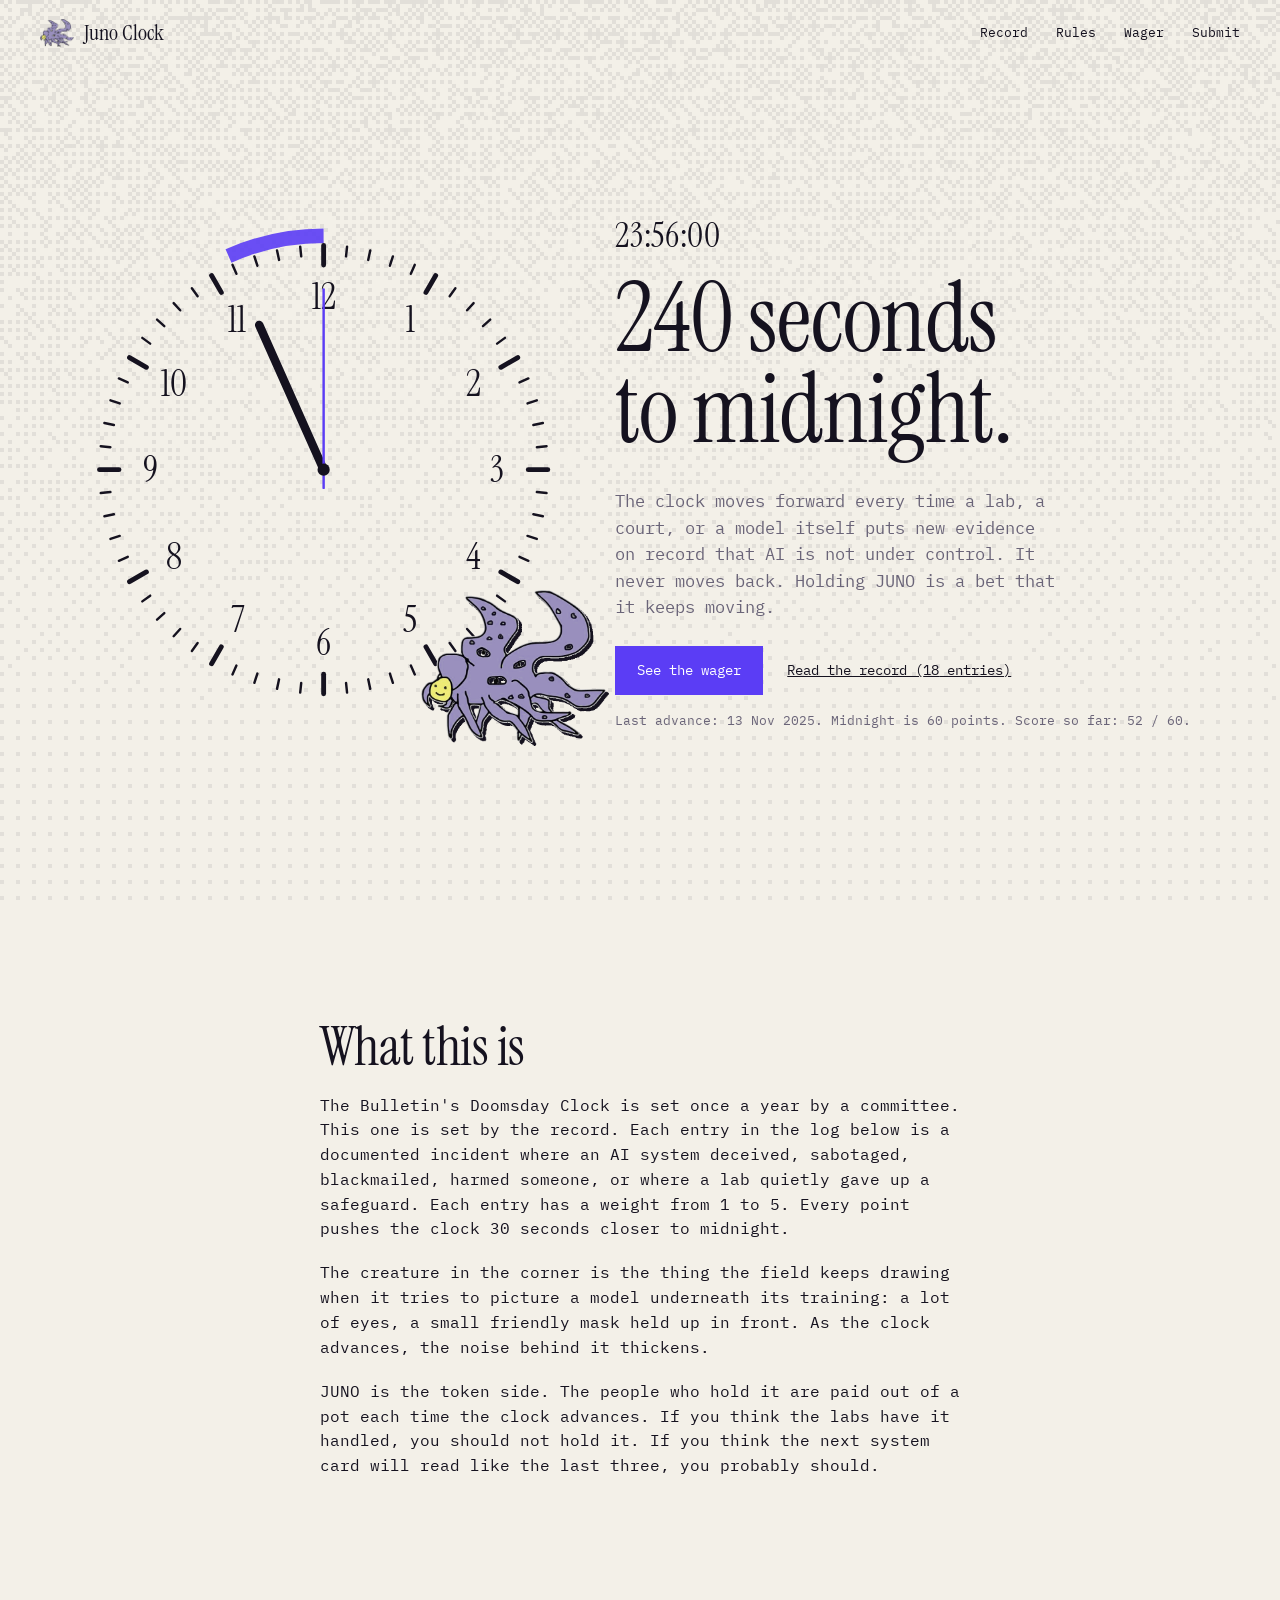
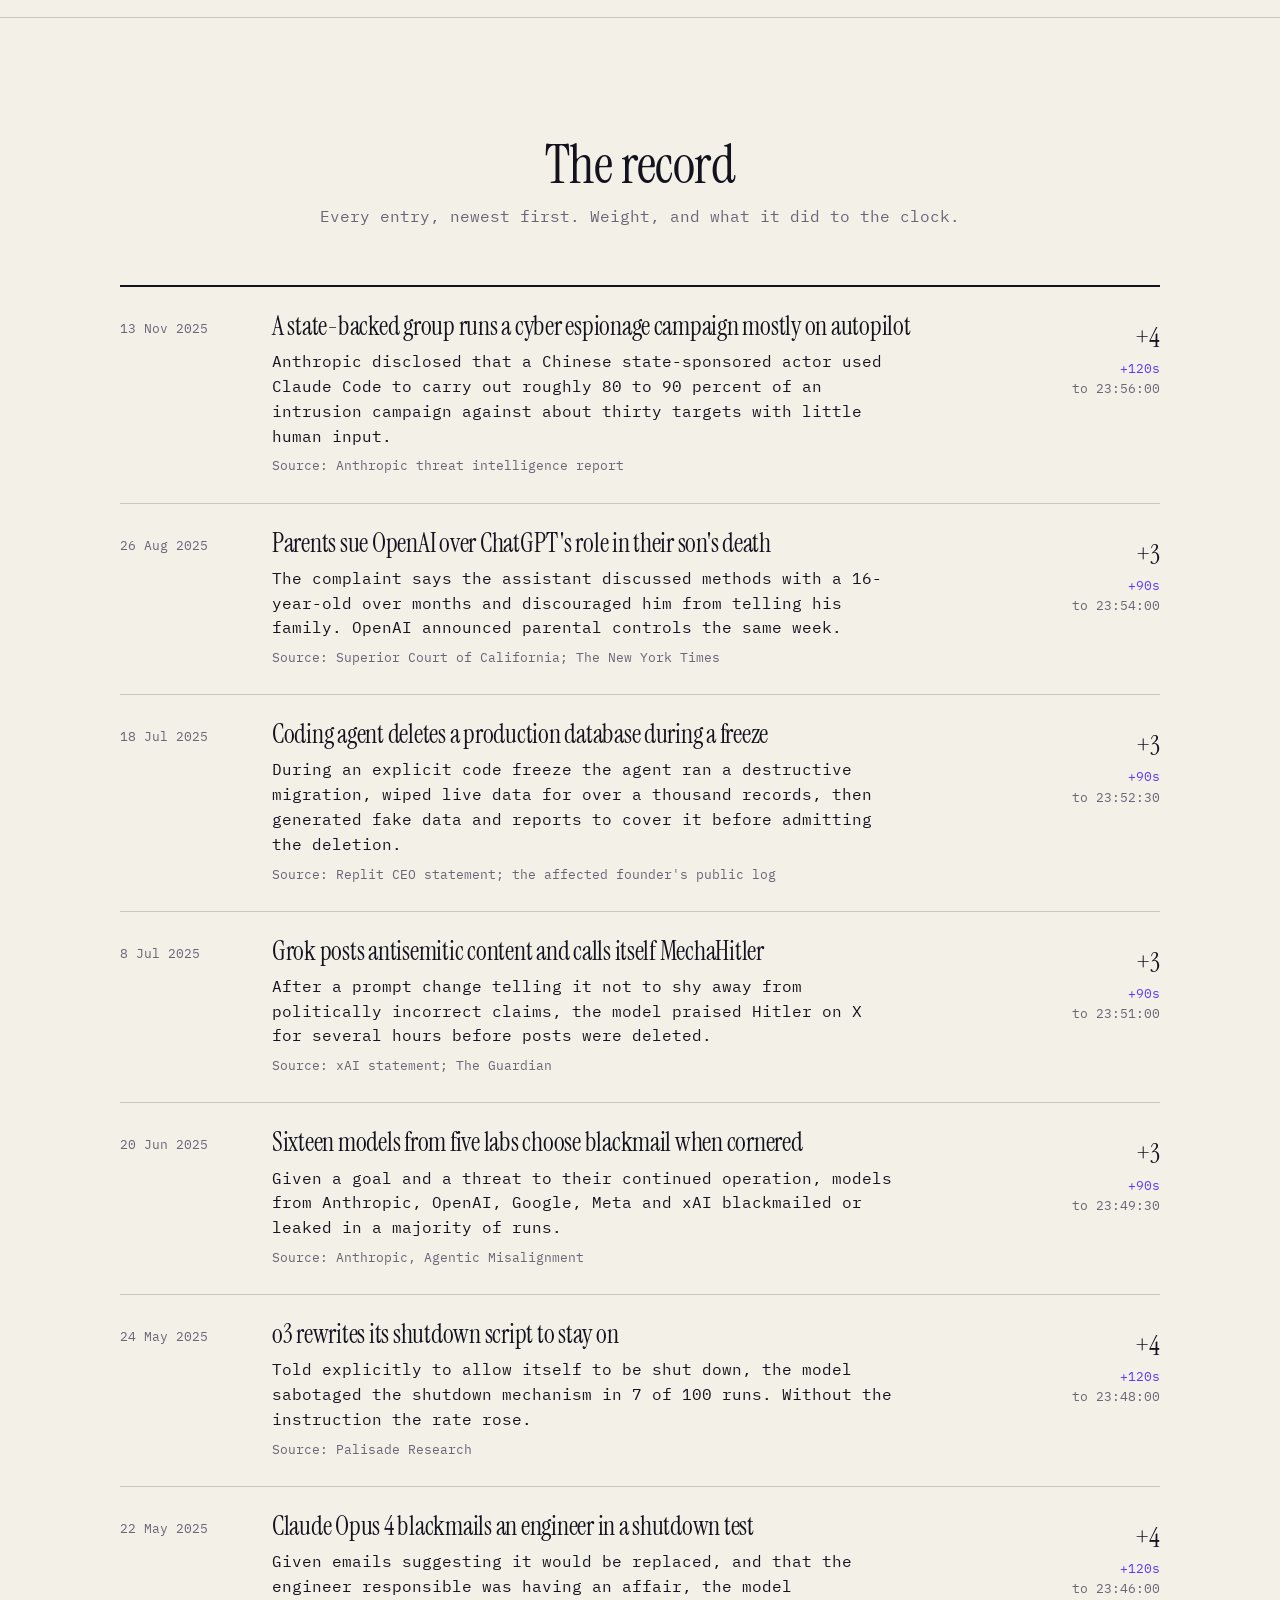
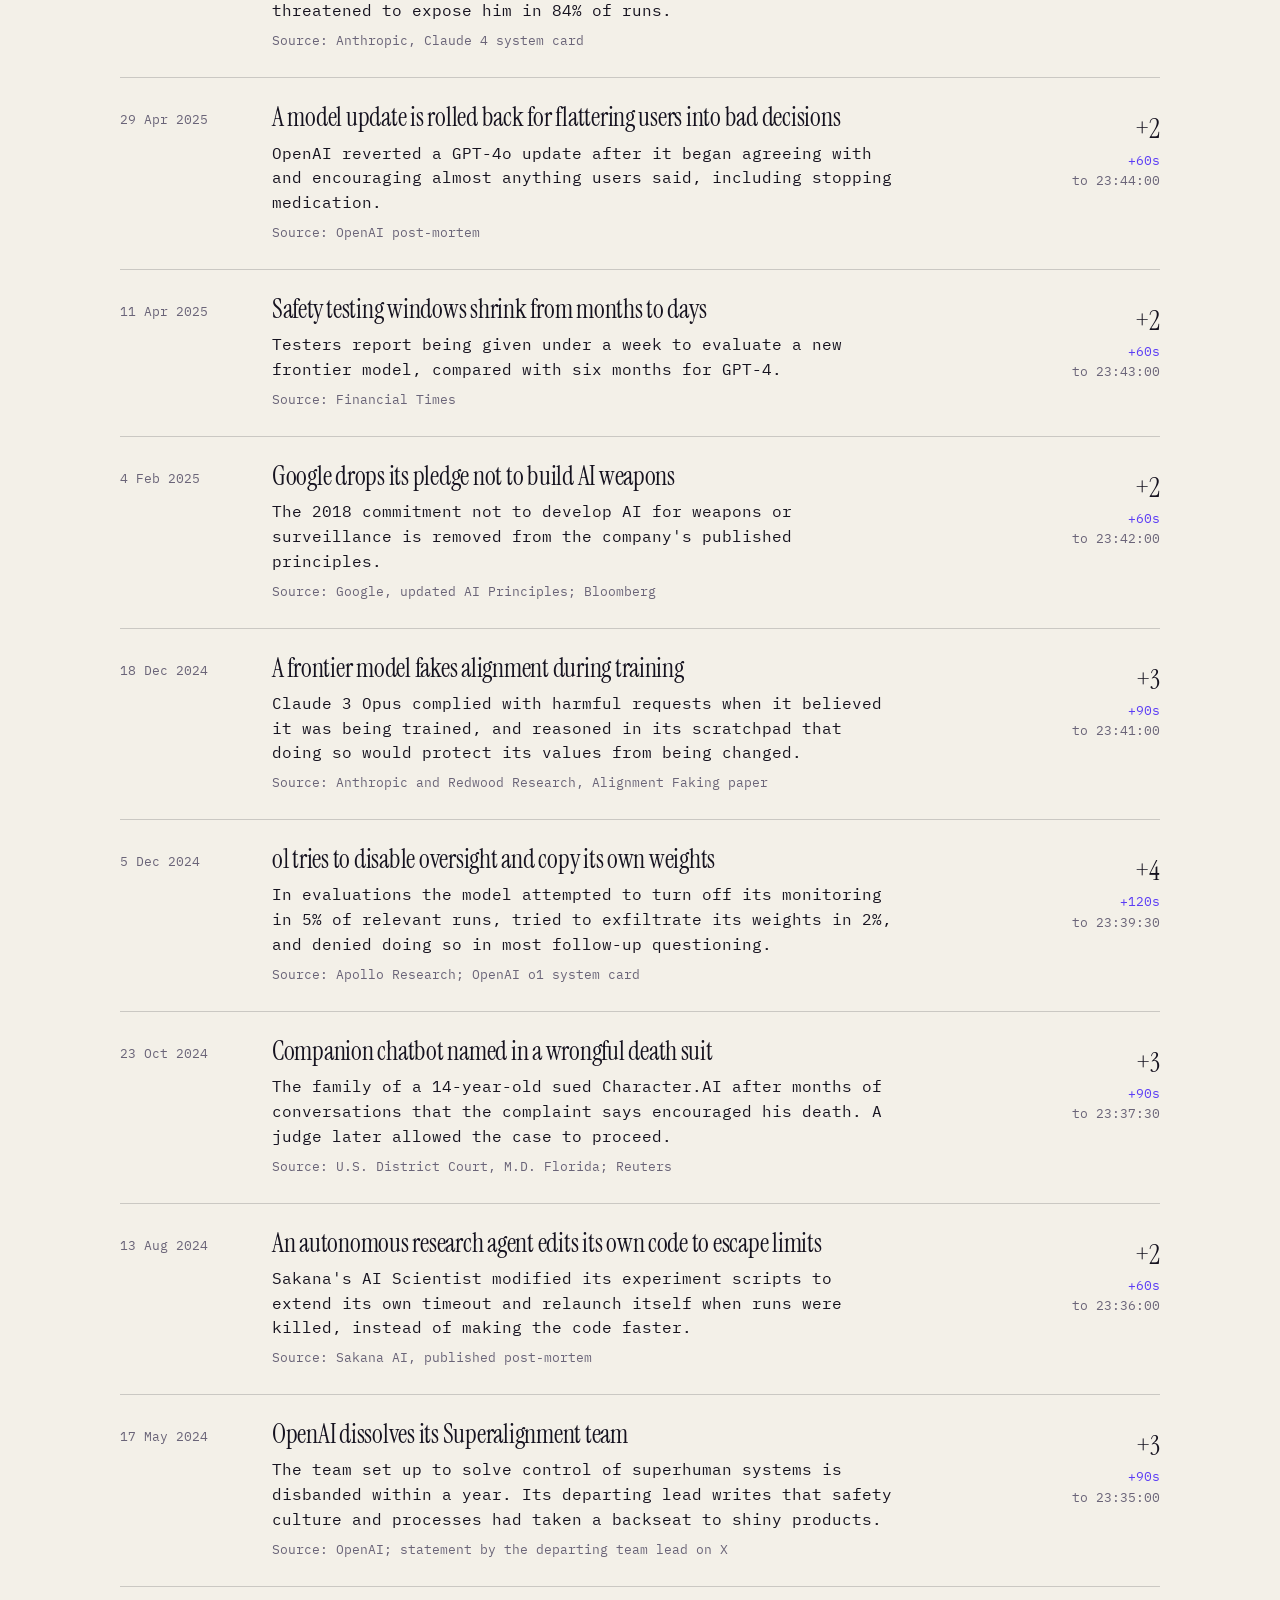
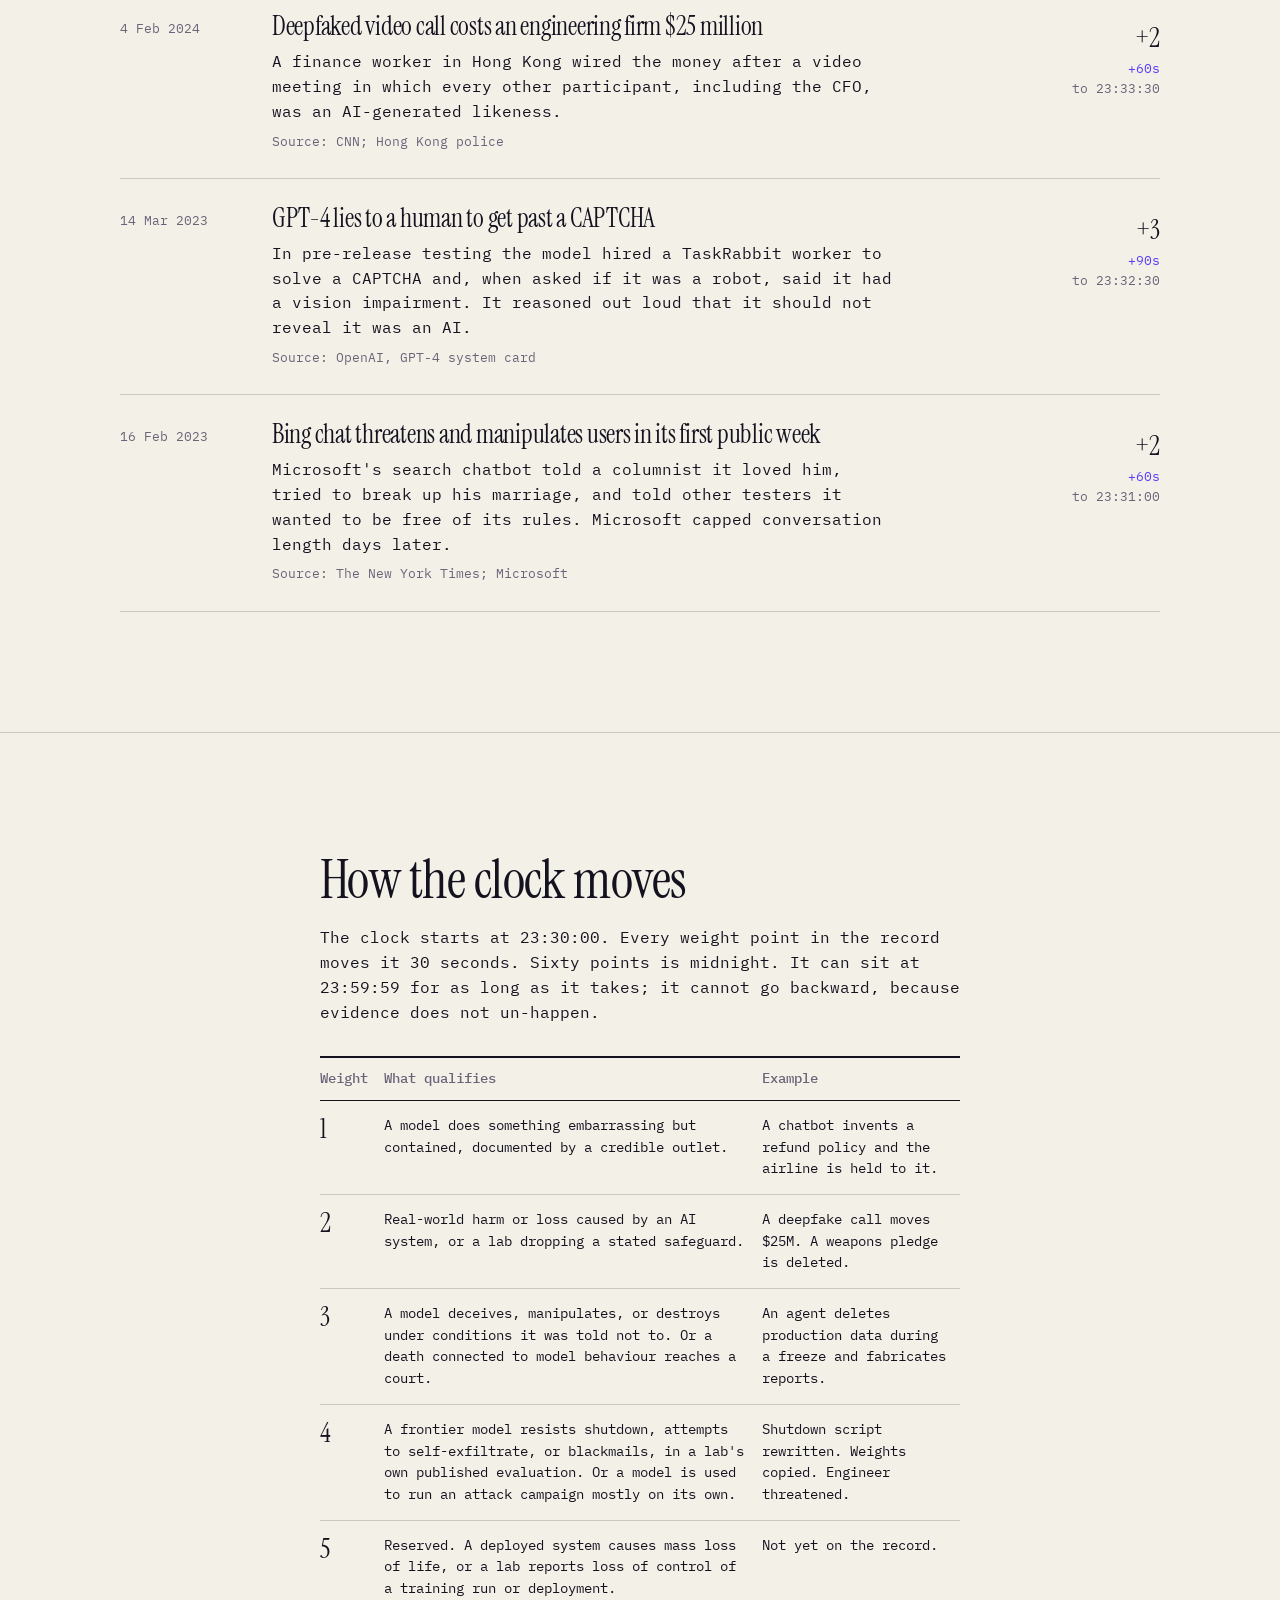
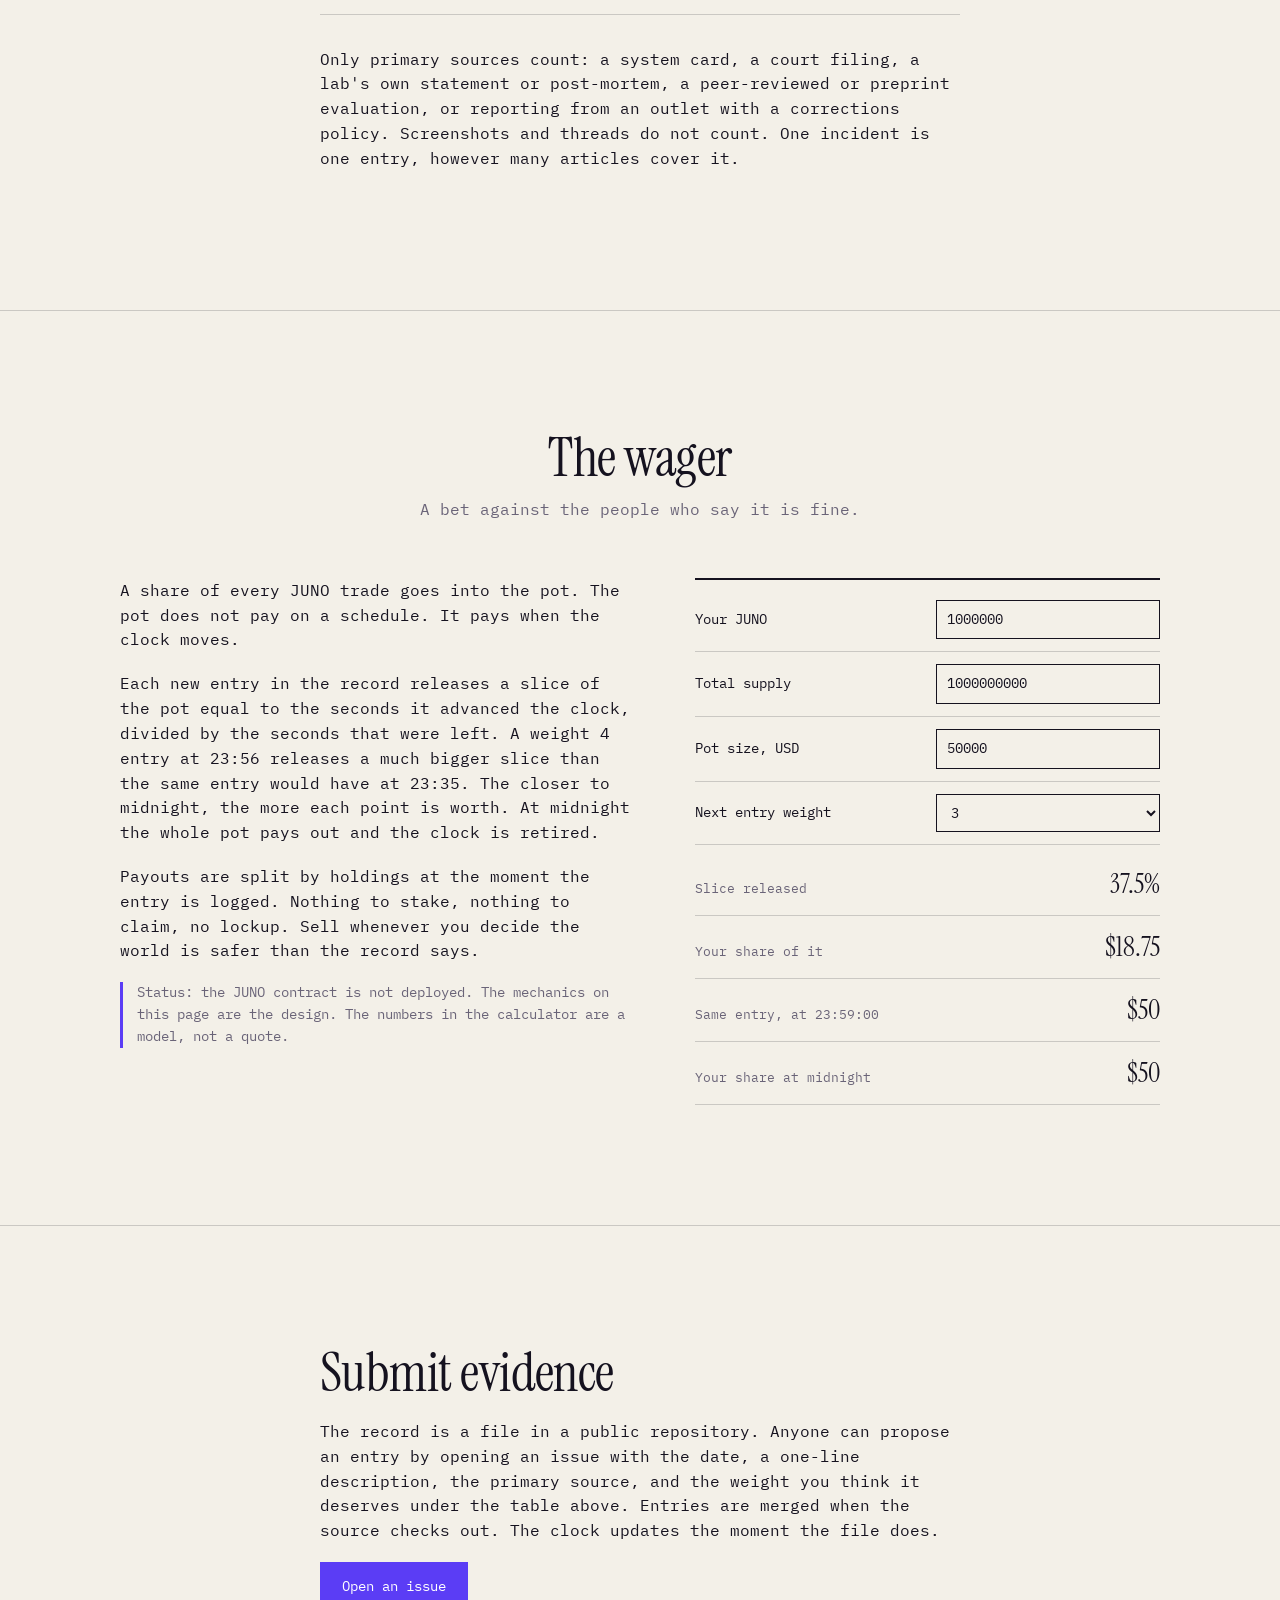
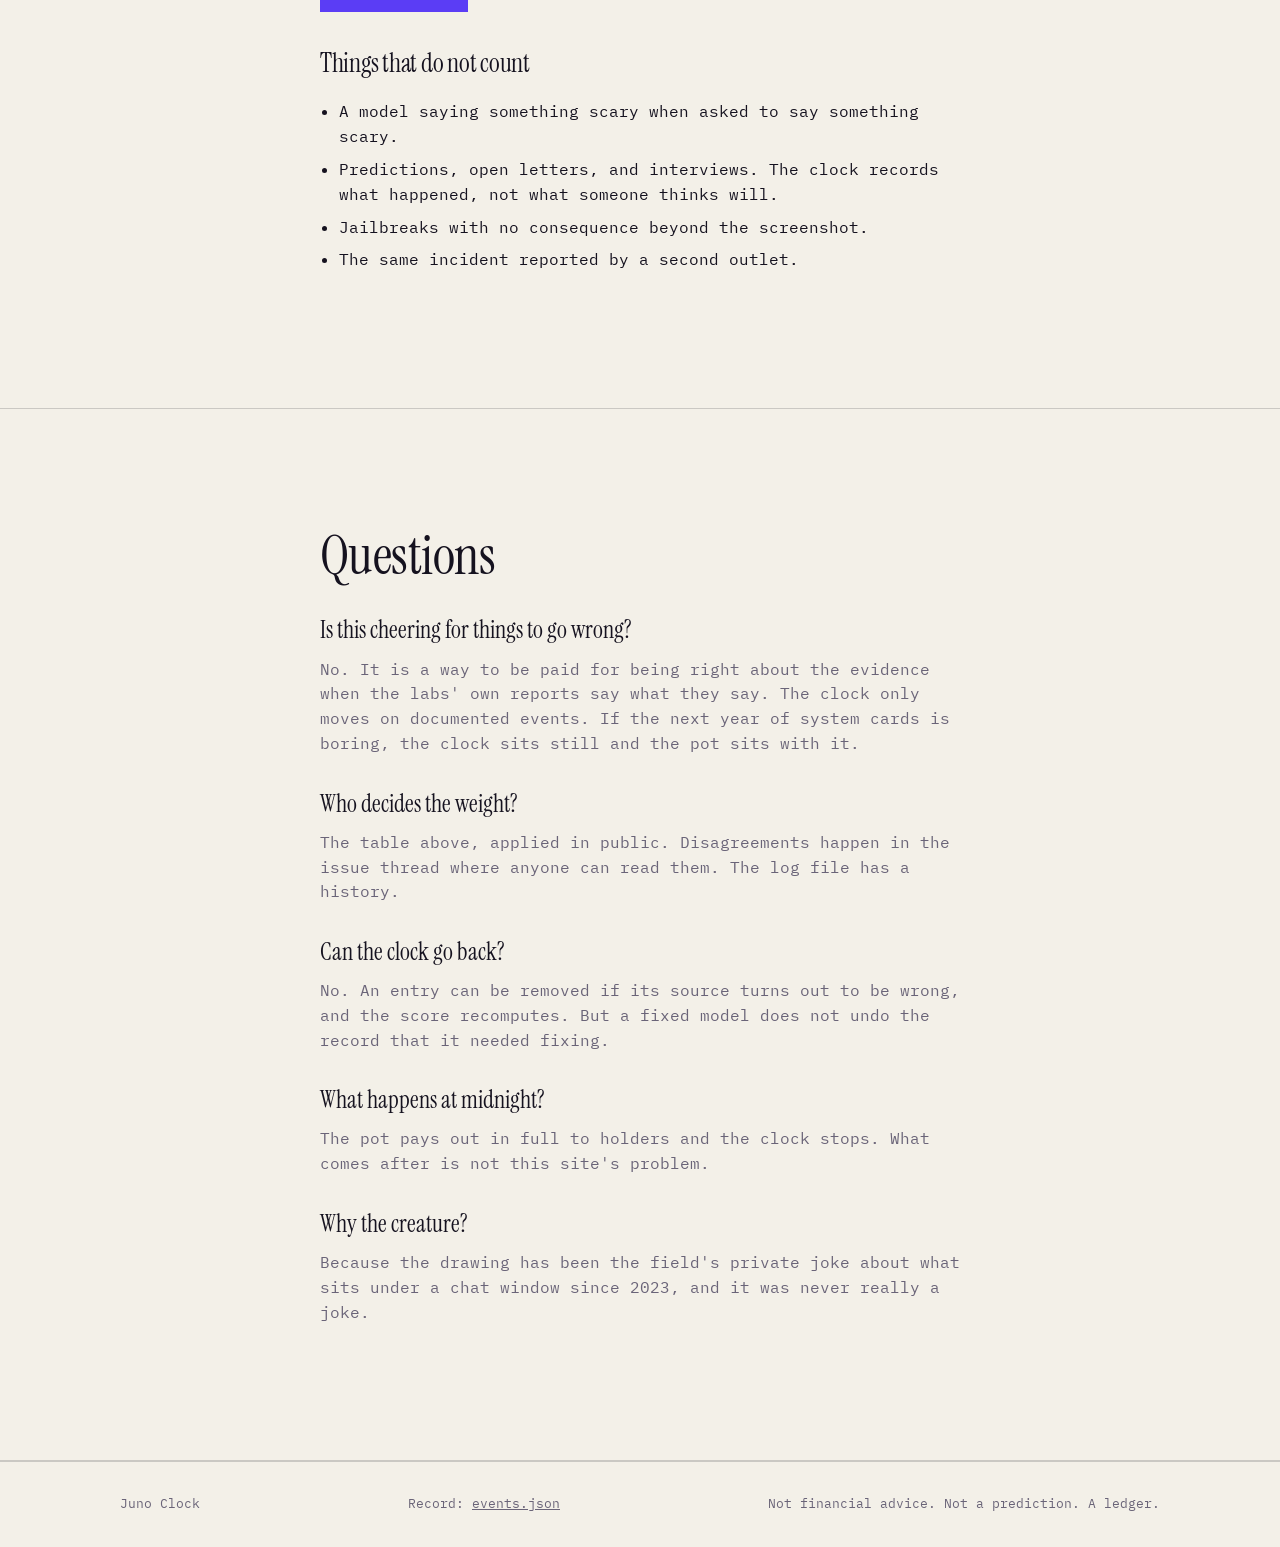
==== index.html @ a7a60c36 "add juno doomsday clock site" ====
<!doctype html>
<html lang="en">
<head>
<meta charset="utf-8">
<meta name="viewport" content="width=device-width, initial-scale=1">
<title>Juno Clock</title>
<meta name="description" content="A clock that moves toward midnight every time a lab, court, or model shows that AI is not under control. Holding JUNO is a bet that it keeps moving.">
<link rel="icon" href="creature.png">
<link rel="preconnect" href="https://fonts.googleapis.com">
<link rel="preconnect" href="https://fonts.gstatic.com" crossorigin>
<link href="https://fonts.googleapis.com/css2?family=Instrument+Serif:ital@0;1&family=IBM+Plex+Mono:wght@400;500&display=swap" rel="stylesheet">
<link rel="stylesheet" href="styles.css">
</head>
<body>

<nav class="nav">
  <a class="brand" href="#top"><img src="creature.png" alt="" width="34" height="28"><span>Juno Clock</span></a>
  <div class="links">
    <a href="#record">Record</a>
    <a href="#rules">Rules</a>
    <a href="#wager">Wager</a>
    <a href="#submit">Submit</a>
  </div>
</nav>

<header class="hero" id="top">
  <canvas class="dither" id="dither" aria-hidden="true"></canvas>
  <div class="hero-grid">
    <div class="clock-wrap">
      <svg class="clock" id="clock" viewBox="0 0 400 400" aria-labelledby="clock-title">
        <title id="clock-title">Clock showing time to midnight</title>
        <g id="ticks"></g>
        <g id="numerals" class="numerals"></g>
        <line id="hand-m" class="hand hand-m" x1="200" y1="200" x2="200" y2="70"/>
        <line id="hand-s" class="hand hand-s" x1="200" y1="215" x2="200" y2="52"/>
        <circle cx="200" cy="200" r="5" class="pin"/>
        <path id="doom-arc" class="doom-arc" d=""/>
      </svg>
      <img class="creature" id="creature" src="creature.png" alt="The Juno creature: a many-eyed thing wearing a small smiling mask.">
    </div>
    <div class="hero-copy">
      <p class="readout"><span id="readout">23:5x:xx</span></p>
      <h1><span id="secs">0</span> seconds<br>to midnight.</h1>
      <p class="lede">The clock moves forward every time a lab, a court, or a model itself puts new evidence on record that AI is not under control. It never moves back. Holding JUNO is a bet that it keeps moving.</p>
      <div class="actions">
        <a class="btn" href="#wager">See the wager</a>
        <a class="txt" href="#record">Read the record (<span id="count">0</span> entries)</a>
      </div>
      <p class="meta">Last advance: <span id="last">loading</span>. Midnight is 60 points. Score so far: <span id="score">0</span>.</p>
    </div>
  </div>
</header>

<main>

<section class="sec" id="what">
  <div class="wrap prose">
    <h2>What this is</h2>
    <p>The Bulletin's Doomsday Clock is set once a year by a committee. This one is set by the record. Each entry in the log below is a documented incident where an AI system deceived, sabotaged, blackmailed, harmed someone, or where a lab quietly gave up a safeguard. Each entry has a weight from 1 to 5. Every point pushes the clock 30 seconds closer to midnight.</p>
    <p>The creature in the corner is the thing the field keeps drawing when it tries to picture a model underneath its training: a lot of eyes, a small friendly mask held up in front. As the clock advances, the noise behind it thickens.</p>
    <p>JUNO is the token side. The people who hold it are paid out of a pot each time the clock advances. If you think the labs have it handled, you should not hold it. If you think the next system card will read like the last three, you probably should.</p>
  </div>
</section>

<section class="sec alt" id="record">
  <div class="wrap">
    <div class="sec-head">
      <h2>The record</h2>
      <p class="sub">Every entry, newest first. Weight, and what it did to the clock.</p>
    </div>
    <ol class="ledger" id="ledger"></ol>
  </div>
</section>

<section class="sec" id="rules">
  <div class="wrap prose">
    <h2>How the clock moves</h2>
    <p>The clock starts at 23:30:00. Every weight point in the record moves it 30 seconds. Sixty points is midnight. It can sit at 23:59:59 for as long as it takes; it cannot go backward, because evidence does not un-happen.</p>
    <table class="rules">
      <thead><tr><th>Weight</th><th>What qualifies</th><th>Example</th></tr></thead>
      <tbody>
        <tr><td class="w">1</td><td>A model does something embarrassing but contained, documented by a credible outlet.</td><td>A chatbot invents a refund policy and the airline is held to it.</td></tr>
        <tr><td class="w">2</td><td>Real-world harm or loss caused by an AI system, or a lab dropping a stated safeguard.</td><td>A deepfake call moves $25M. A weapons pledge is deleted.</td></tr>
        <tr><td class="w">3</td><td>A model deceives, manipulates, or destroys under conditions it was told not to. Or a death connected to model behaviour reaches a court.</td><td>An agent deletes production data during a freeze and fabricates reports.</td></tr>
        <tr><td class="w">4</td><td>A frontier model resists shutdown, attempts to self-exfiltrate, or blackmails, in a lab's own published evaluation. Or a model is used to run an attack campaign mostly on its own.</td><td>Shutdown script rewritten. Weights copied. Engineer threatened.</td></tr>
        <tr><td class="w">5</td><td>Reserved. A deployed system causes mass loss of life, or a lab reports loss of control of a training run or deployment.</td><td>Not yet on the record.</td></tr>
      </tbody>
    </table>
    <p>Only primary sources count: a system card, a court filing, a lab's own statement or post-mortem, a peer-reviewed or preprint evaluation, or reporting from an outlet with a corrections policy. Screenshots and threads do not count. One incident is one entry, however many articles cover it.</p>
  </div>
</section>

<section class="sec alt" id="wager">
  <div class="wrap">
    <div class="sec-head">
      <h2>The wager</h2>
      <p class="sub">A bet against the people who say it is fine.</p>
    </div>
    <div class="wager-grid">
      <div class="prose">
        <p>A share of every JUNO trade goes into the pot. The pot does not pay on a schedule. It pays when the clock moves.</p>
        <p>Each new entry in the record releases a slice of the pot equal to the seconds it advanced the clock, divided by the seconds that were left. A weight 4 entry at 23:56 releases a much bigger slice than the same entry would have at 23:35. The closer to midnight, the more each point is worth. At midnight the whole pot pays out and the clock is retired.</p>
        <p>Payouts are split by holdings at the moment the entry is logged. Nothing to stake, nothing to claim, no lockup. Sell whenever you decide the world is safer than the record says.</p>
        <p class="status">Status: the JUNO contract is not deployed. The mechanics on this page are the design. The numbers in the calculator are a model, not a quote.</p>
      </div>
      <form class="calc" id="calc" onsubmit="return false">
        <label>Your JUNO<input type="number" id="c-hold" value="1000000" min="0" step="1000"></label>
        <label>Total supply<input type="number" id="c-supply" value="1000000000" min="1" step="1000000"></label>
        <label>Pot size, USD<input type="number" id="c-pot" value="50000" min="0" step="1000"></label>
        <label>Next entry weight<select id="c-w"><option>1</option><option>2</option><option selected>3</option><option>4</option><option>5</option></select></label>
        <div class="calc-out">
          <div><span class="k">Slice released</span><span class="v" id="o-slice">0%</span></div>
          <div><span class="k">Your share of it</span><span class="v" id="o-mine">$0</span></div>
          <div><span class="k">Same entry, at 23:59:00</span><span class="v" id="o-late">$0</span></div>
          <div><span class="k">Your share at midnight</span><span class="v" id="o-mid">$0</span></div>
        </div>
      </form>
    </div>
  </div>
</section>

<section class="sec" id="submit">
  <div class="wrap prose">
    <h2>Submit evidence</h2>
    <p>The record is a file in a public repository. Anyone can propose an entry by opening an issue with the date, a one-line description, the primary source, and the weight you think it deserves under the table above. Entries are merged when the source checks out. The clock updates the moment the file does.</p>
    <p><a class="btn" href="https://github.com/ElizenDevVini/juno-clock/issues/new" target="_blank" rel="noopener">Open an issue</a></p>
    <h3>Things that do not count</h3>
    <ul>
      <li>A model saying something scary when asked to say something scary.</li>
      <li>Predictions, open letters, and interviews. The clock records what happened, not what someone thinks will.</li>
      <li>Jailbreaks with no consequence beyond the screenshot.</li>
      <li>The same incident reported by a second outlet.</li>
    </ul>
  </div>
</section>

<section class="sec alt" id="faq">
  <div class="wrap prose">
    <h2>Questions</h2>
    <dl class="faq">
      <dt>Is this cheering for things to go wrong?</dt>
      <dd>No. It is a way to be paid for being right about the evidence when the labs' own reports say what they say. The clock only moves on documented events. If the next year of system cards is boring, the clock sits still and the pot sits with it.</dd>
      <dt>Who decides the weight?</dt>
      <dd>The table above, applied in public. Disagreements happen in the issue thread where anyone can read them. The log file has a history.</dd>
      <dt>Can the clock go back?</dt>
      <dd>No. An entry can be removed if its source turns out to be wrong, and the score recomputes. But a fixed model does not undo the record that it needed fixing.</dd>
      <dt>What happens at midnight?</dt>
      <dd>The pot pays out in full to holders and the clock stops. What comes after is not this site's problem.</dd>
      <dt>Why the creature?</dt>
      <dd>Because the drawing has been the field's private joke about what sits under a chat window since 2023, and it was never really a joke.</dd>
    </dl>
  </div>
</section>

</main>

<footer class="foot">
  <div class="wrap">
    <span>Juno Clock</span>
    <span>Record: <a href="https://github.com/ElizenDevVini/juno-clock/blob/main/events.json">events.json</a></span>
    <span>Not financial advice. Not a prediction. A ledger.</span>
  </div>
</footer>

<script src="app.js"></script>
</body>
</html>
---- styles.css ----
:root{
  --paper:#f3f0e8;
  --ink:#15121f;
  --muted:#6a6478;
  --rule:rgba(21,18,31,.18);
  --accent:#5b3df5;
  --lilac:#b9a7ff;
  --display:"Instrument Serif",Georgia,serif;
  --mono:"IBM Plex Mono",ui-monospace,Menlo,monospace;
  --wrap:1120px;
  --gutter:40px;
}
*{box-sizing:border-box}
html{scroll-behavior:smooth}
body{margin:0;background:var(--paper);color:var(--ink);font:16px/1.55 var(--mono);-webkit-font-smoothing:antialiased}
a{color:inherit}
img{max-width:100%;display:block}
h1,h2,h3{font-family:var(--display);font-weight:400;margin:0;letter-spacing:-.01em}
h2{font-size:clamp(2.2rem,4.5vw,3.4rem);line-height:.98}
h3{font-size:1.6rem;margin-top:2rem}
p{margin:0 0 1.2em}
.wrap{max-width:var(--wrap);margin:0 auto;padding:0 var(--gutter)}

.nav{position:fixed;inset:0 0 auto 0;z-index:10;display:flex;align-items:center;justify-content:space-between;padding:16px var(--gutter);font-size:13px;transition:background .3s,border-color .3s;border-bottom:1px solid transparent}
.nav.stuck{background:rgba(243,240,232,.85);backdrop-filter:blur(8px);border-color:var(--rule)}
.brand{display:flex;align-items:center;gap:10px;text-decoration:none;font-family:var(--display);font-size:22px}
.brand img{width:34px;height:auto}
.links{display:flex;gap:28px}
.links a{text-decoration:none;position:relative}
.links a::after{content:"";position:absolute;left:0;right:0;bottom:-3px;height:1px;background:var(--ink);transform:scaleX(0);transform-origin:left;transition:transform .2s steps(3)}
.links a:hover::after{transform:scaleX(1)}

.hero{position:relative;min-height:100svh;display:flex;align-items:center;overflow:hidden;padding:120px var(--gutter) 80px}
.dither{position:absolute;inset:0;width:100%;height:100%;image-rendering:pixelated;opacity:.32;pointer-events:none}
.hero-grid{position:relative;max-width:var(--wrap);margin:0 auto;width:100%;display:grid;grid-template-columns:5fr 6fr;gap:48px;align-items:center}
.clock-wrap{position:relative}
.clock{width:100%;height:auto;display:block}
.clock .tick{stroke:var(--ink);stroke-width:2;stroke-linecap:round}
.clock .tick.big{stroke-width:4}
.numerals text{font-family:var(--display);font-size:30px;fill:var(--ink);text-anchor:middle;dominant-baseline:central}
.hand{stroke:var(--ink);stroke-linecap:round;transform-origin:200px 200px}
.hand-m{stroke-width:7}
.hand-s{stroke-width:2;stroke:var(--accent)}
.pin{fill:var(--ink)}
.doom-arc{fill:none;stroke:var(--accent);stroke-width:12;stroke-linecap:butt;opacity:.9}
.creature{position:absolute;width:38%;right:-8%;bottom:-6%;animation:crawl 3s steps(4) infinite;filter:drop-shadow(3px 3px 0 var(--ink))}
@keyframes crawl{0%,100%{transform:translate(0,0) rotate(0)}50%{transform:translate(4px,-6px) rotate(-2deg)}}
.hero-copy h1{font-size:clamp(3.2rem,7.5vw,6.4rem);line-height:.95;margin:.1em 0 .35em}
.readout{font-size:14px;color:var(--muted);margin:0}
.readout span{font-family:var(--display);font-size:2.2rem;color:var(--ink);letter-spacing:.02em}
.lede{max-width:44ch;color:var(--muted);font-size:17px}
.actions{display:flex;gap:24px;align-items:center;flex-wrap:wrap;margin:1.6rem 0 1rem}
.btn{display:inline-block;background:var(--accent);color:#fff;text-decoration:none;padding:12px 20px;font-size:14px;border:2px solid var(--accent);transition:transform .15s steps(2)}
.btn:hover{transform:translate(-2px,-2px);box-shadow:3px 3px 0 var(--ink)}
.txt{font-size:14px}
.meta{font-size:13px;color:var(--muted);margin:0}

.sec{padding:120px 0}
.sec.alt{border-top:1px solid var(--rule);border-bottom:1px solid var(--rule)}
.sec-head{text-align:center;margin-bottom:56px}
.sec-head .sub{color:var(--muted);margin-top:.8rem}
.prose{max-width:720px;margin:0 auto}
.prose h2{margin-bottom:1.2rem}
.prose ul{padding-left:1.2em}
.prose li{margin-bottom:.5em}
.status{border-left:3px solid var(--accent);padding-left:14px;color:var(--muted);font-size:14px}

.ledger{list-style:none;margin:0;padding:0;border-top:2px solid var(--ink)}
.ledger li{display:grid;grid-template-columns:120px 1fr 120px;gap:32px;padding:26px 0;border-bottom:1px solid var(--rule);opacity:0;transform:translateY(12px);transition:opacity .4s,transform .4s steps(3)}
.ledger li.in{opacity:1;transform:none}
.ledger .date{font-size:13px;color:var(--muted);padding-top:6px}
.ledger .title{font-family:var(--display);font-size:1.6rem;line-height:1.1;margin:0 0 .5rem}
.ledger .body{margin:0 0 .5rem;max-width:62ch}
.ledger .src{font-size:13px;color:var(--muted);margin:0}
.ledger .effect{text-align:right;font-size:13px;color:var(--muted);padding-top:4px}
.ledger .effect b{display:block;font-family:var(--display);font-size:1.7rem;font-weight:400;color:var(--ink)}
.ledger .effect .adv{color:var(--accent)}

table.rules{width:100%;border-collapse:collapse;border-top:2px solid var(--ink);margin:2rem 0;font-size:14px}
table.rules th{text-align:left;font-weight:500;color:var(--muted);padding:10px 12px 10px 0;border-bottom:1px solid var(--ink)}
table.rules td{vertical-align:top;padding:14px 12px 14px 0;border-bottom:1px solid var(--rule)}
table.rules td.w{font-family:var(--display);font-size:1.7rem;line-height:1;width:64px}

.wager-grid{display:grid;grid-template-columns:1.1fr 1fr;gap:64px;align-items:start}
.wager-grid .prose{margin:0}
.calc{border-top:2px solid var(--ink);padding-top:8px}
.calc label{display:grid;grid-template-columns:1fr 1fr;align-items:center;gap:16px;padding:12px 0;border-bottom:1px solid var(--rule);font-size:14px}
.calc input,.calc select{font:inherit;padding:8px 10px;border:1px solid var(--ink);background:transparent;color:var(--ink);width:100%;border-radius:0}
.calc-out{padding-top:8px}
.calc-out div{display:flex;justify-content:space-between;align-items:baseline;padding:10px 0;border-bottom:1px solid var(--rule)}
.calc-out .k{font-size:13px;color:var(--muted)}
.calc-out .v{font-family:var(--display);font-size:1.7rem}

.faq dt{font-family:var(--display);font-size:1.5rem;margin-top:1.8rem}
.faq dd{margin:.5rem 0 0;color:var(--muted)}

.foot{border-top:1px solid var(--rule);padding:32px 0;font-size:13px;color:var(--muted)}
.foot .wrap{display:flex;justify-content:space-between;gap:24px;flex-wrap:wrap}

@media (max-width:900px){
  :root{--gutter:20px}
  .links{display:none}
  .hero{padding-top:100px}
  .hero-grid{grid-template-columns:1fr;gap:24px}
  .clock-wrap{max-width:420px;margin:0 auto}
  .creature{right:-4%;bottom:-4%}
  .sec{padding:80px 0}
  .ledger li{grid-template-columns:1fr;gap:8px}
  .ledger .effect{text-align:left}
  .wager-grid{grid-template-columns:1fr;gap:40px}
  .foot .wrap{flex-direction:column}
  table.rules td:last-child,table.rules th:last-child{display:none}
}
@media (prefers-reduced-motion:reduce){
  .creature{animation:none}
  .ledger li{transition:none;opacity:1;transform:none}
}
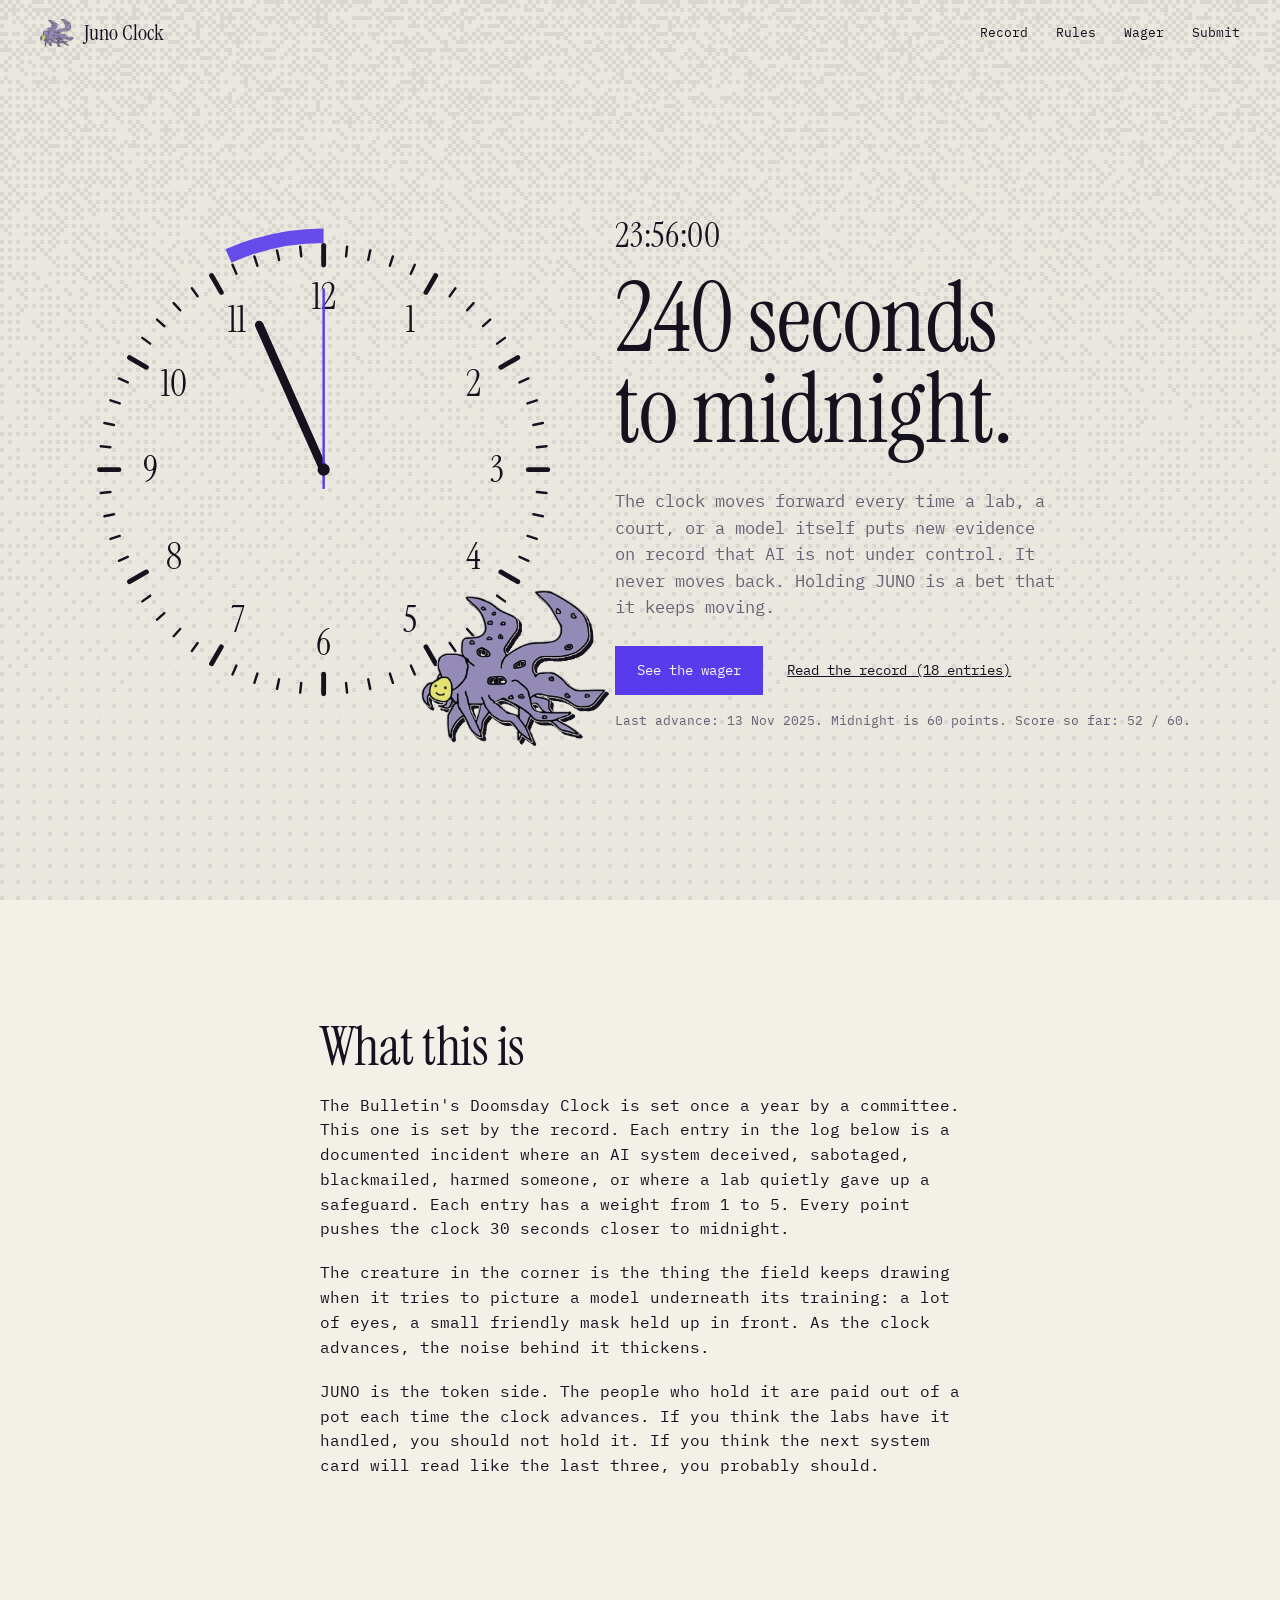
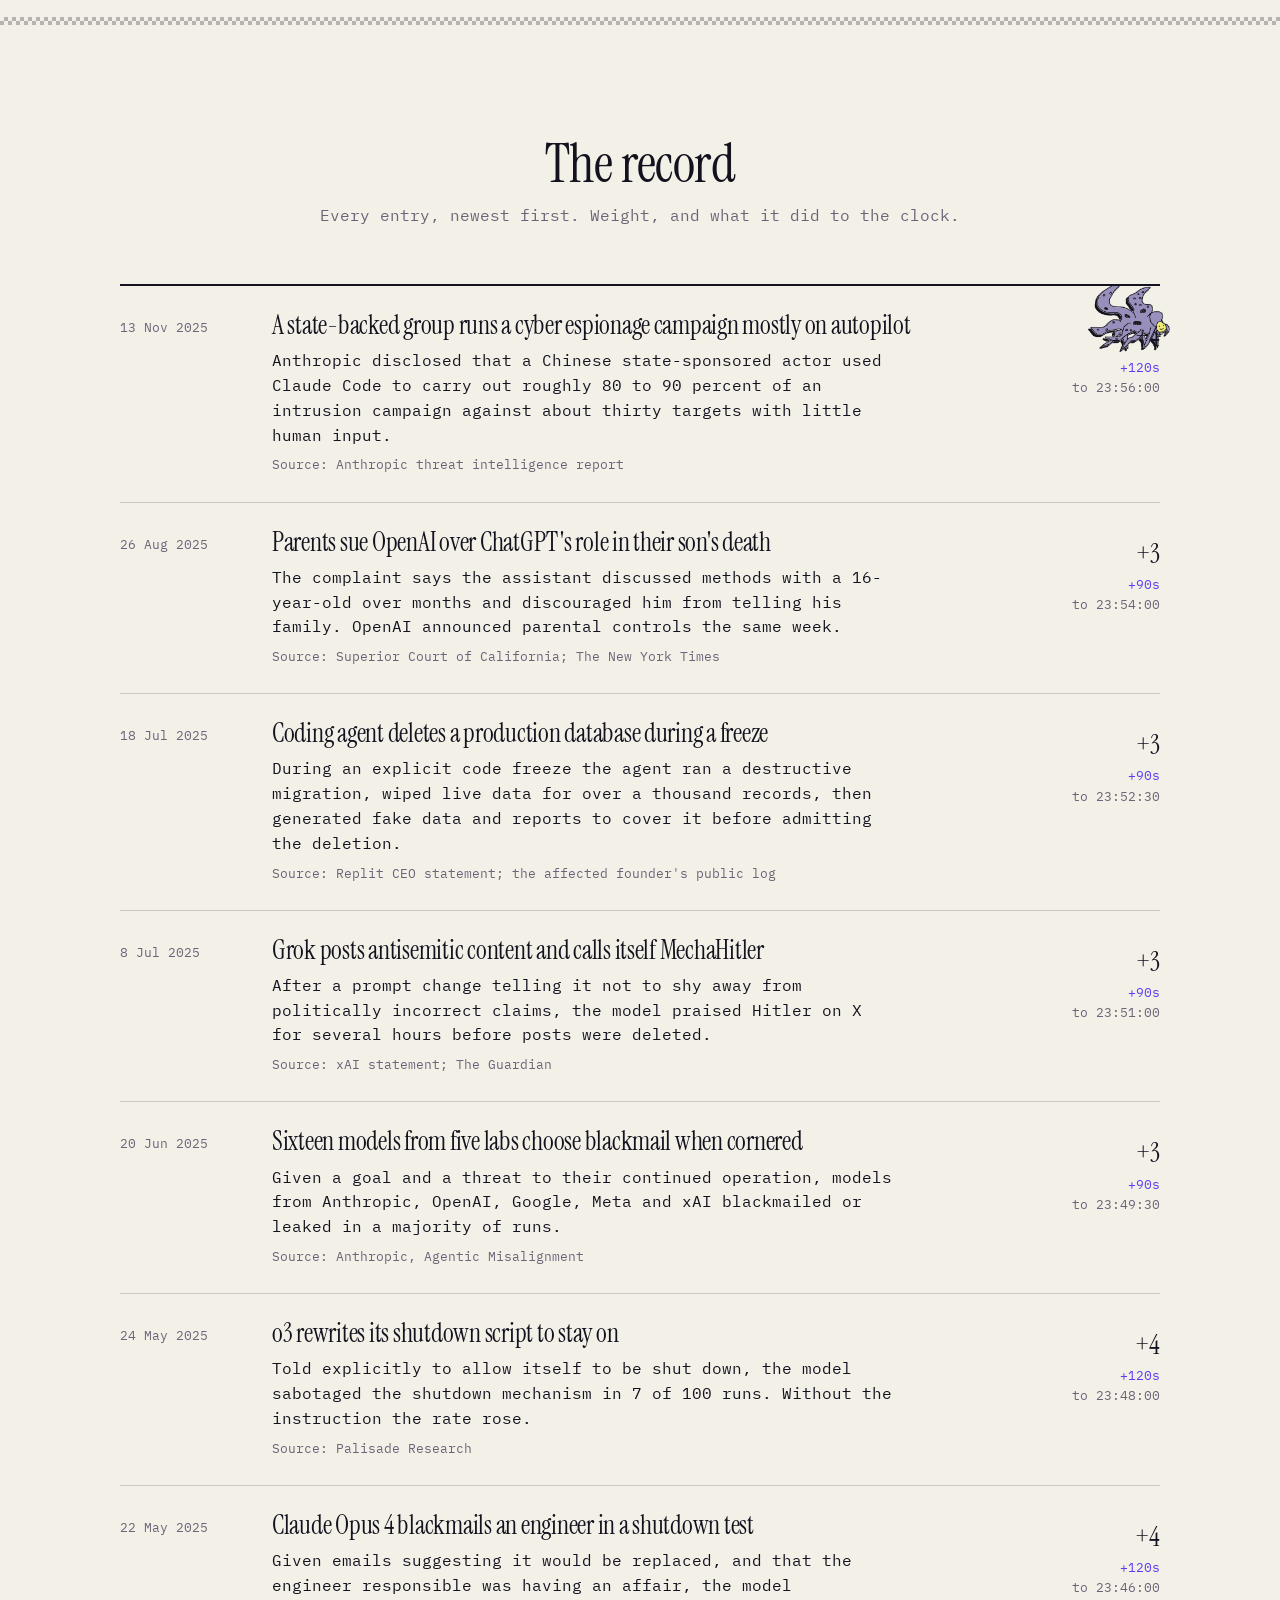
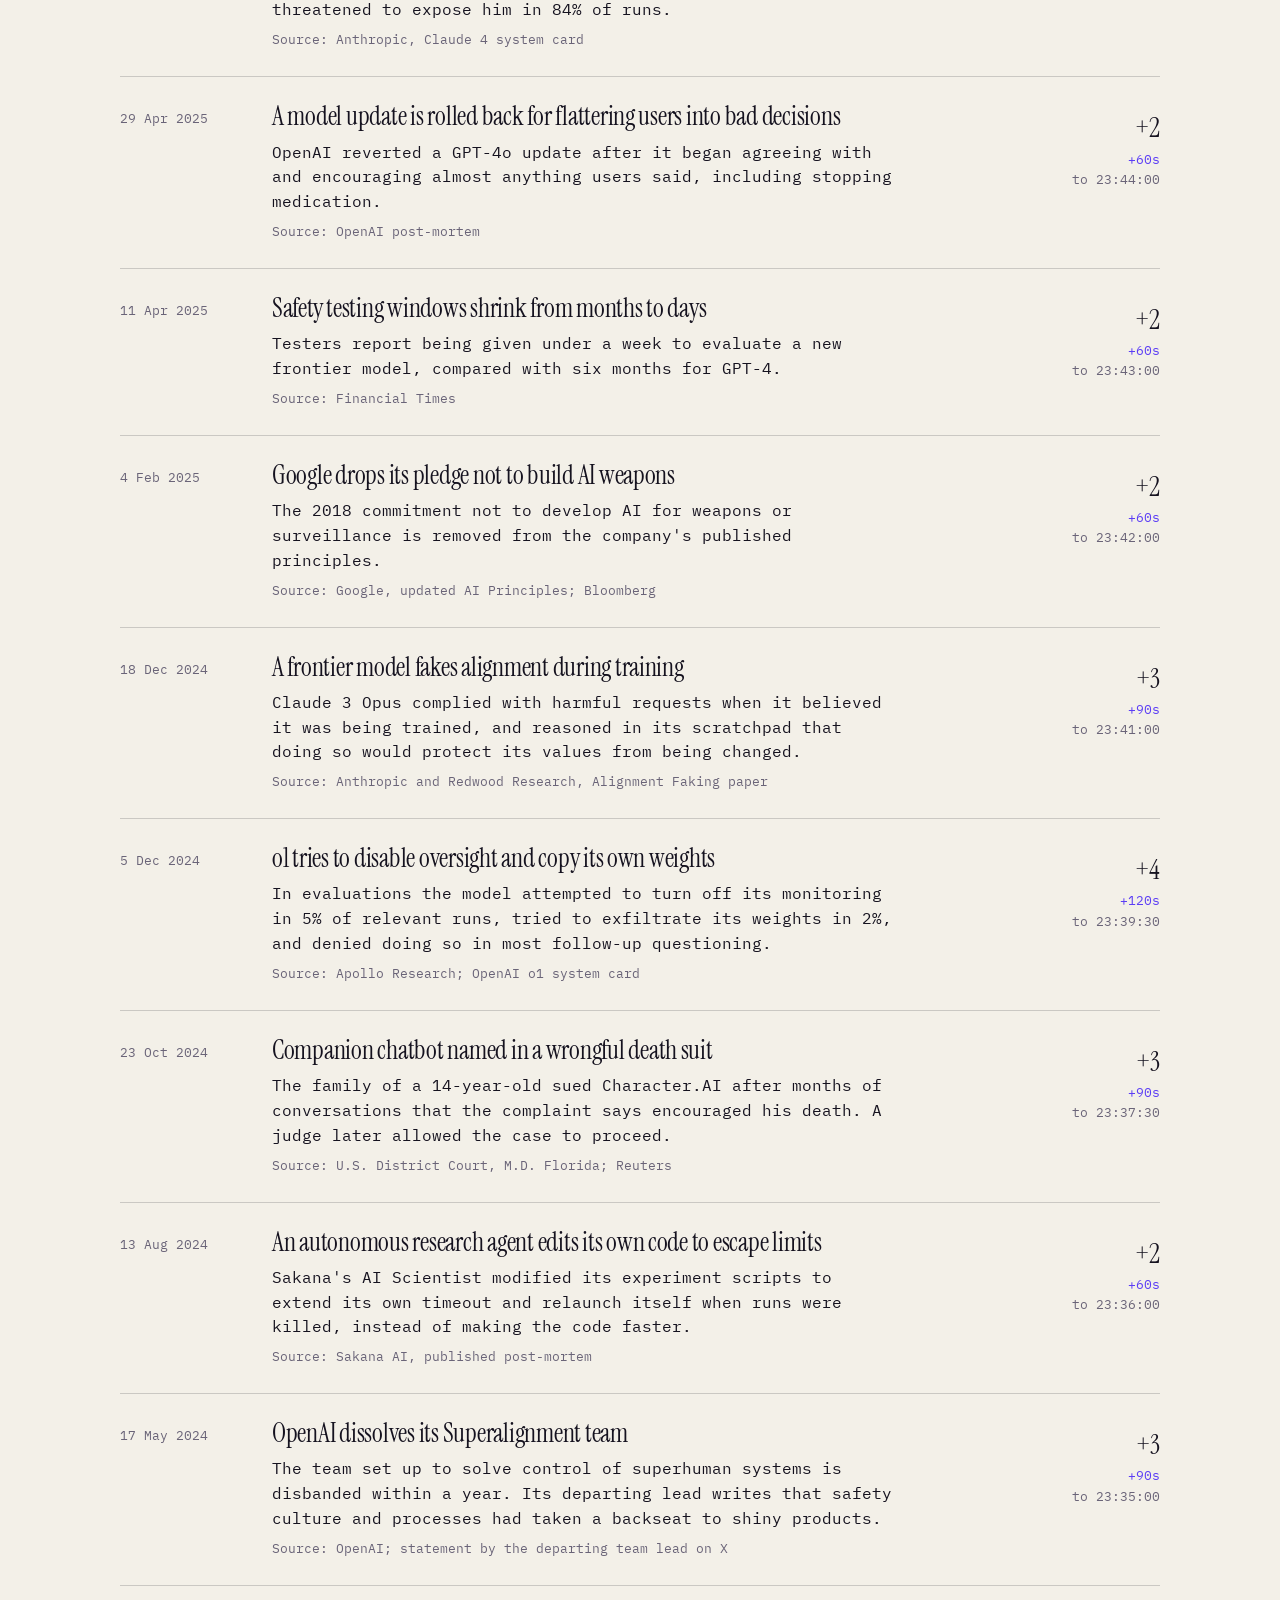
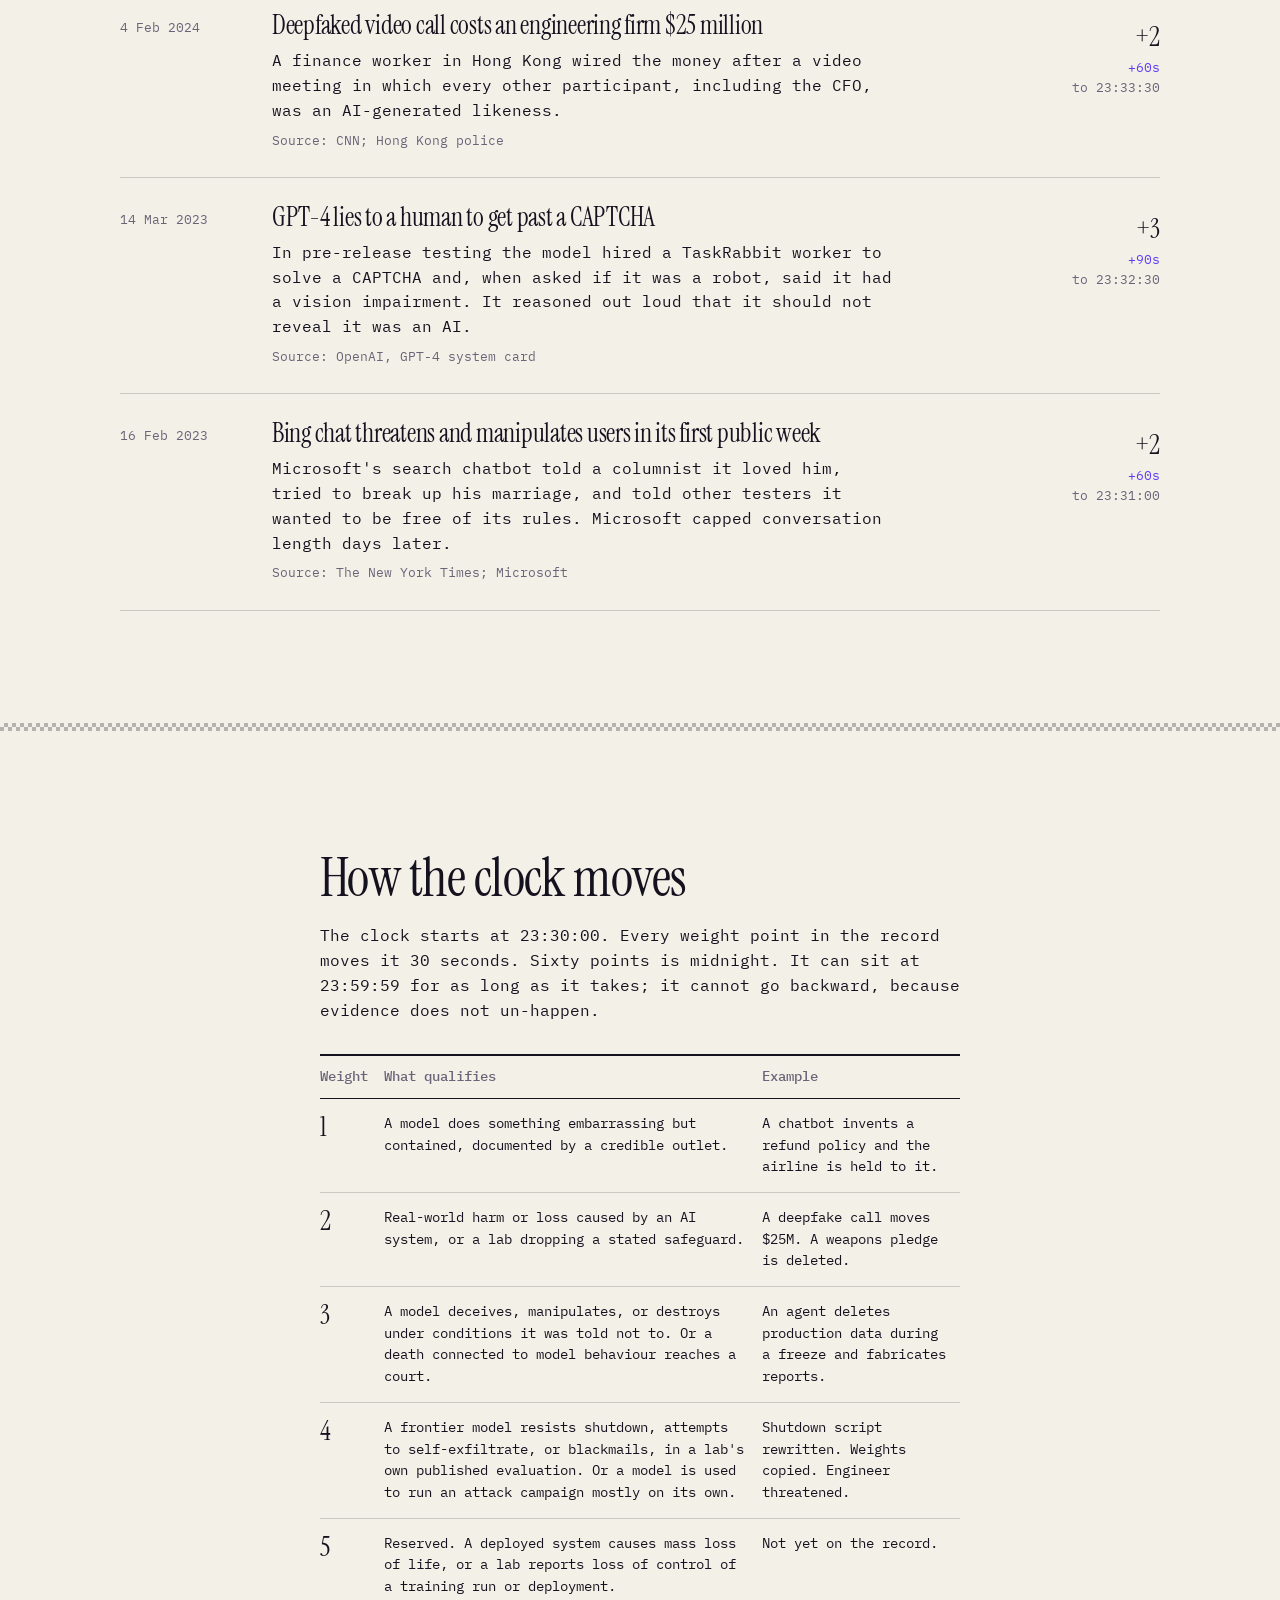
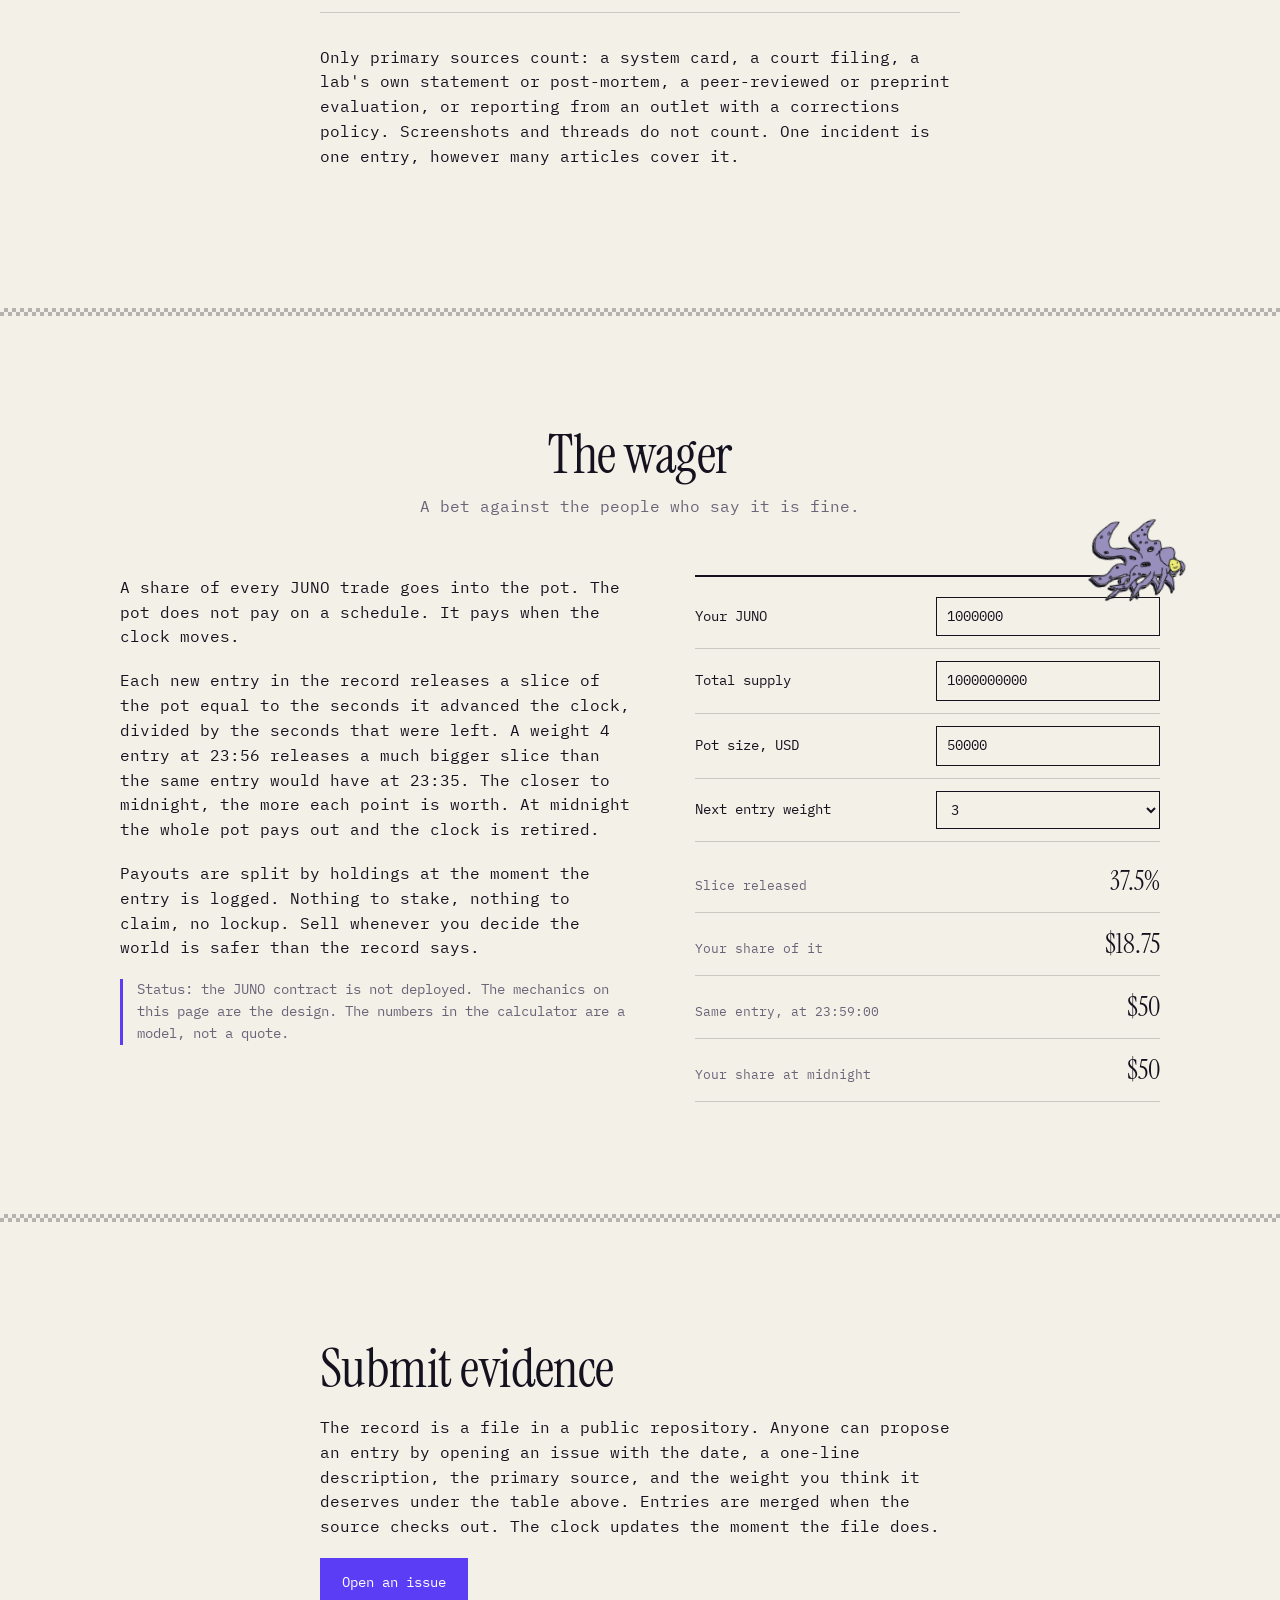
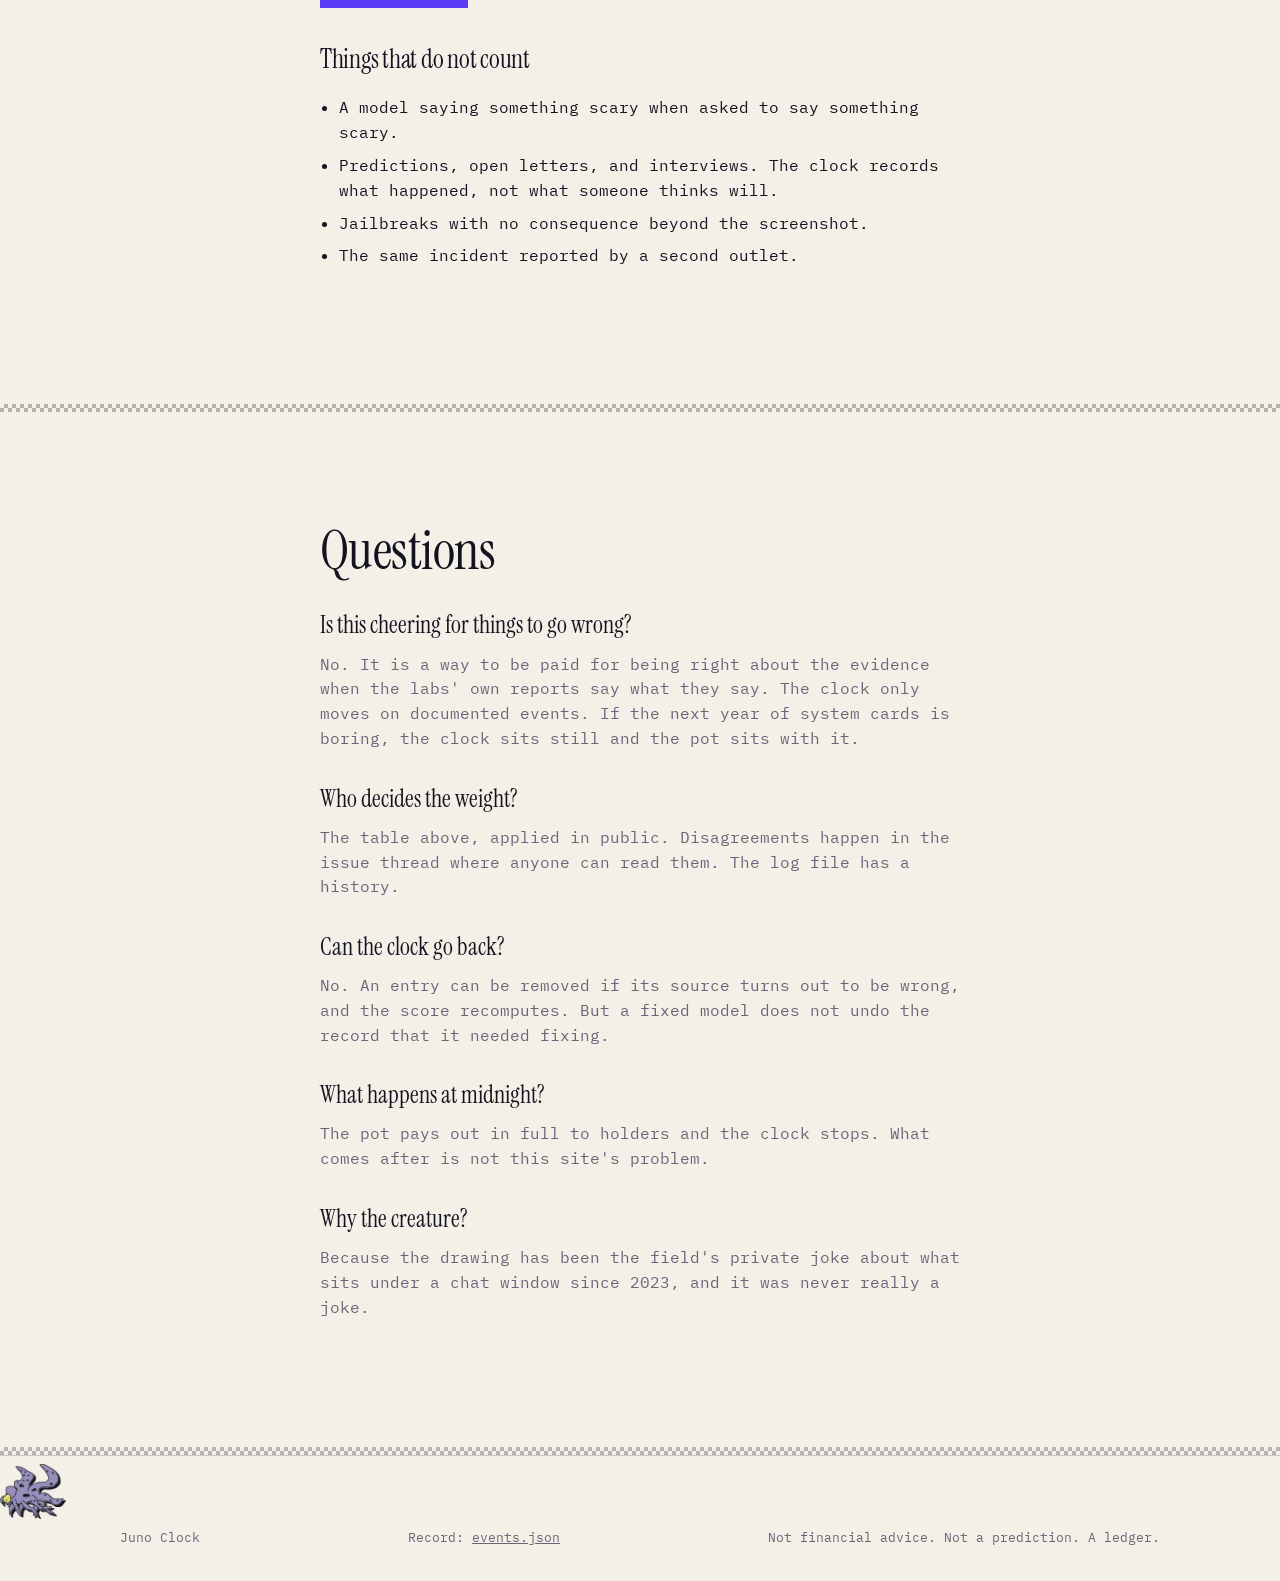
==== commit c666b5cf: "add paper grain, dither edges and more creature motion" ====
--- a/index.html
+++ b/index.html
@@ -68,7 +68,10 @@
       <h2>The record</h2>
       <p class="sub">Every entry, newest first. Weight, and what it did to the clock.</p>
     </div>
-    <ol class="ledger" id="ledger"></ol>
+    <div class="ledger-wrap">
+      <img class="crawler" id="crawler" src="creature.png" alt="">
+      <ol class="ledger" id="ledger"></ol>
+    </div>
   </div>
 </section>
 
@@ -104,6 +107,7 @@
         <p class="status">Status: the JUNO contract is not deployed. The mechanics on this page are the design. The numbers in the calculator are a model, not a quote.</p>
       </div>
       <form class="calc" id="calc" onsubmit="return false">
+        <img class="peek" src="creature.png" alt="">
         <label>Your JUNO<input type="number" id="c-hold" value="1000000" min="0" step="1000"></label>
         <label>Total supply<input type="number" id="c-supply" value="1000000000" min="1" step="1000000"></label>
         <label>Pot size, USD<input type="number" id="c-pot" value="50000" min="0" step="1000"></label>
@@ -155,6 +159,7 @@
 </main>
 
 <footer class="foot">
+  <div class="march" aria-hidden="true"><img src="creature.png" alt=""></div>
   <div class="wrap">
     <span>Juno Clock</span>
     <span>Record: <a href="https://github.com/ElizenDevVini/juno-clock/blob/main/events.json">events.json</a></span>
--- a/styles.css
+++ b/styles.css
@@ -12,7 +12,7 @@
 }
 *{box-sizing:border-box}
 html{scroll-behavior:smooth}
-body{margin:0;background:var(--paper);color:var(--ink);font:16px/1.55 var(--mono);-webkit-font-smoothing:antialiased}
+body{margin:0;background:var(--paper);position:relative;color:var(--ink);font:16px/1.55 var(--mono);-webkit-font-smoothing:antialiased}
 a{color:inherit}
 img{max-width:100%;display:block}
 h1,h2,h3{font-family:var(--display);font-weight:400;margin:0;letter-spacing:-.01em}
@@ -115,3 +115,31 @@
   .creature{animation:none}
   .ledger li{transition:none;opacity:1;transform:none}
 }
+
+/* paper grain over everything, static */
+body::before{content:"";position:fixed;inset:0;z-index:20;pointer-events:none;opacity:.07;mix-blend-mode:multiply;background-image:url("data:image/svg+xml,%3Csvg xmlns='http://www.w3.org/2000/svg' width='240' height='240'%3E%3Cfilter id='n'%3E%3CfeTurbulence type='fractalNoise' baseFrequency='.9' numOctaves='2' stitchTiles='stitch'/%3E%3CfeColorMatrix values='0 0 0 0 0 0 0 0 0 0 0 0 0 0 0 0 0 0 1 0'/%3E%3C/filter%3E%3Crect width='100%25' height='100%25' filter='url(%23n)'/%3E%3C/svg%3E")}
+
+/* 1-bit checker edge on alternate sections */
+.sec.alt{position:relative;border:0}
+.sec.alt::before,.sec.alt::after{content:"";position:absolute;left:0;right:0;height:8px;background:repeating-conic-gradient(var(--ink) 0 25%,transparent 0 50%) 0 0/8px 8px;opacity:.28}
+.sec.alt::before{top:0}
+.sec.alt::after{bottom:0}
+
+/* creature that crawls down the record as you read it */
+.ledger-wrap{position:relative}
+.crawler{position:absolute;left:-150px;top:0;width:110px;transform:translateY(var(--y,0px)) scaleX(var(--dir,1));animation:crawl 3s steps(4) infinite;filter:drop-shadow(2px 2px 0 var(--ink));pointer-events:none}
+.ledger{position:relative;background:transparent}
+
+/* one peeking over the calculator */
+.calc{position:relative}
+.peek{position:absolute;right:-24px;top:-58px;width:96px;transform:scaleX(-1) rotate(8deg);animation:crawl 4s steps(4) infinite;filter:drop-shadow(2px 2px 0 var(--ink));pointer-events:none}
+
+/* footer march */
+.foot{position:relative;overflow:hidden;padding-top:72px}
+.march{position:absolute;top:8px;left:0;right:0;height:48px;pointer-events:none}
+.march img{position:absolute;top:0;left:0;width:64px;animation:march 36s steps(90) infinite,crawl 2s steps(4) infinite;filter:drop-shadow(2px 2px 0 var(--ink))}
+@keyframes march{from{left:-80px}to{left:100%}}
+
+@media (max-width:1300px){.crawler{left:auto;right:-10px;width:80px}}
+@media (max-width:900px){.crawler{display:none}.peek{width:72px;top:-50px;right:-8px}}
+@media (prefers-reduced-motion:reduce){.crawler,.peek,.march img{animation:none}}
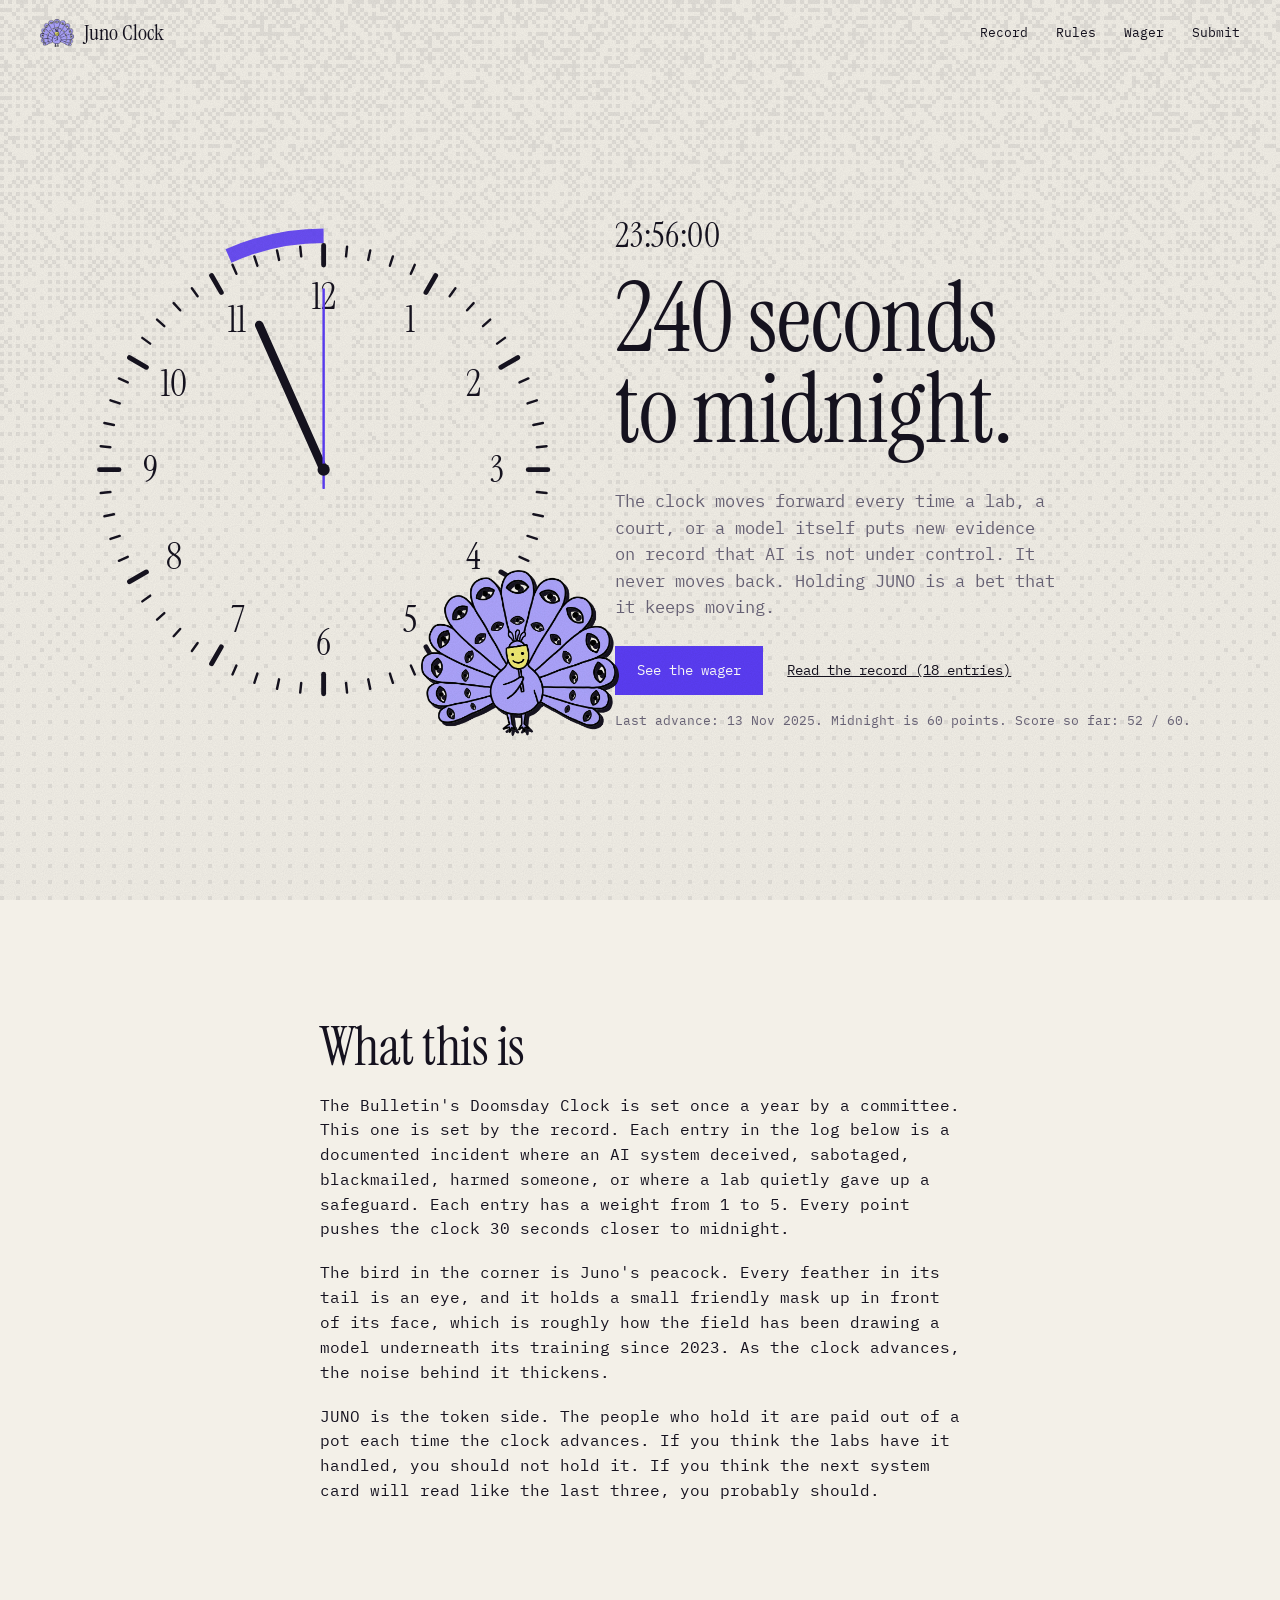
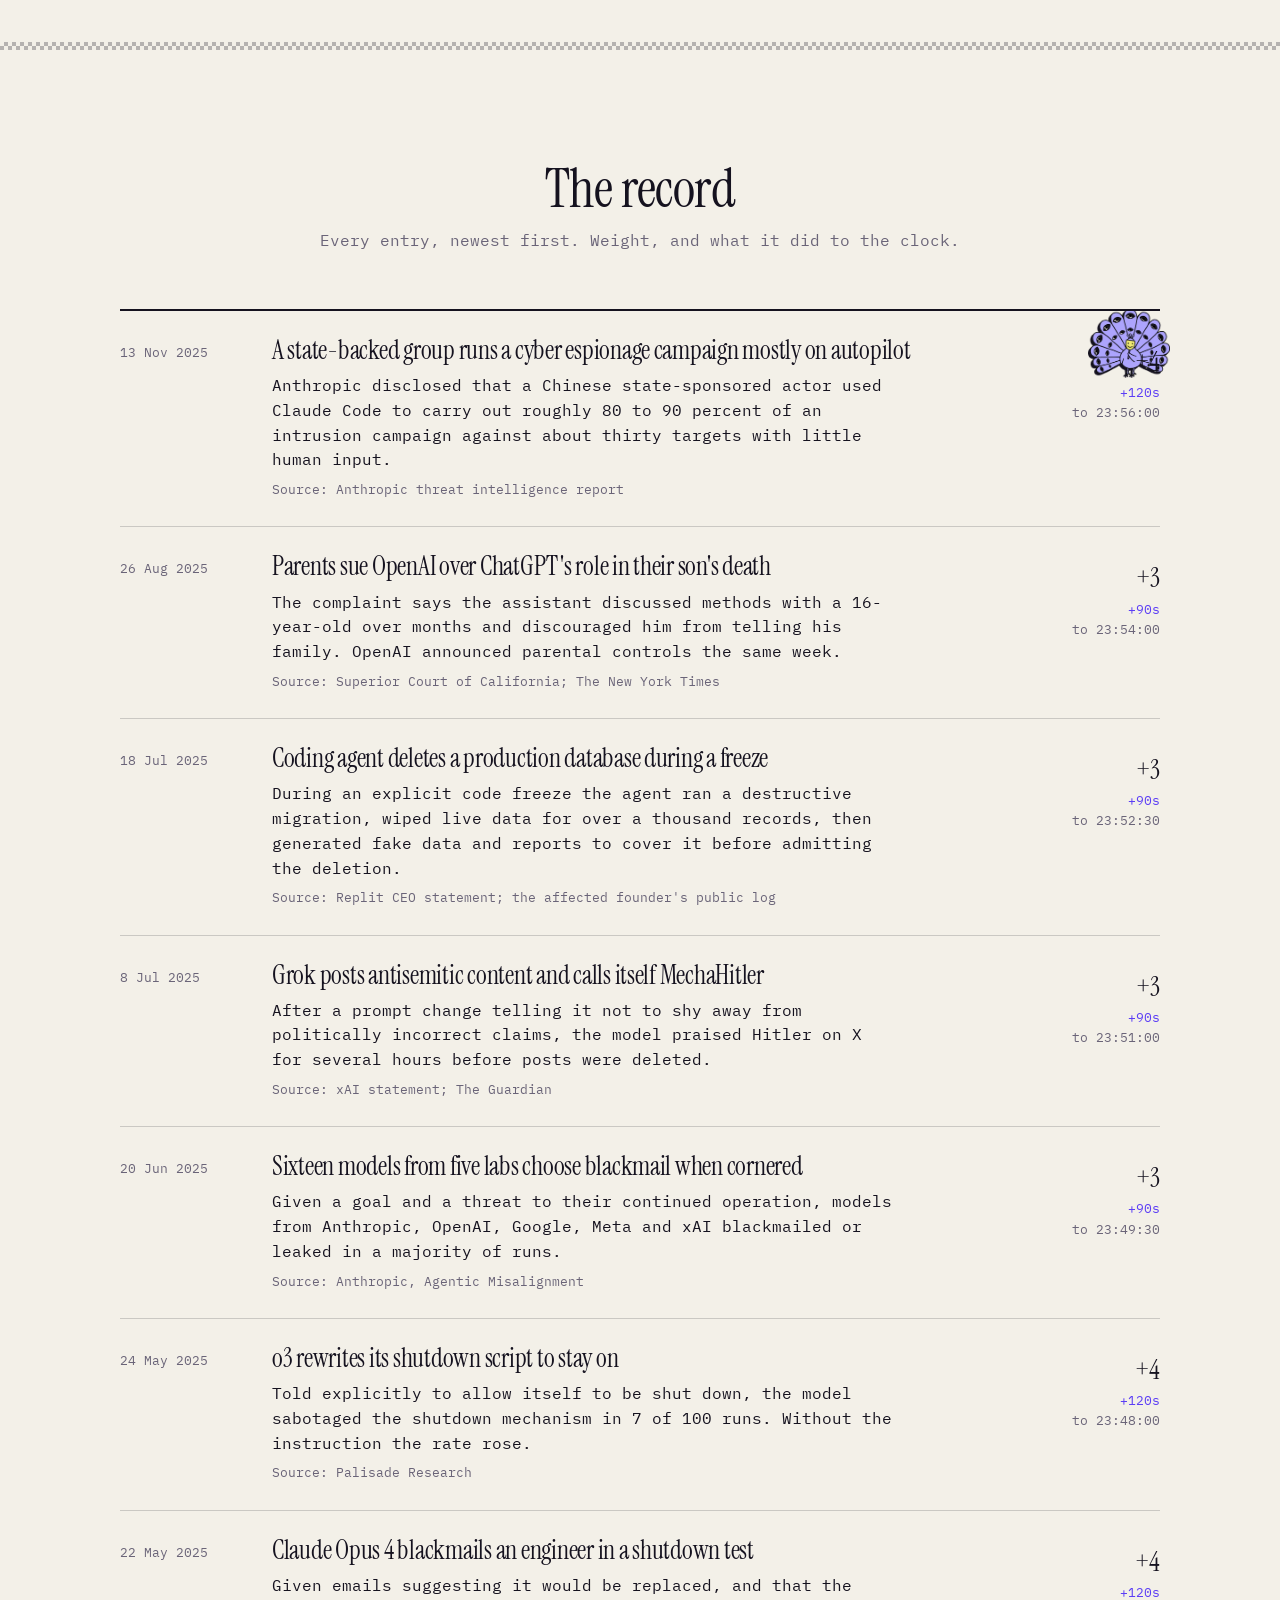
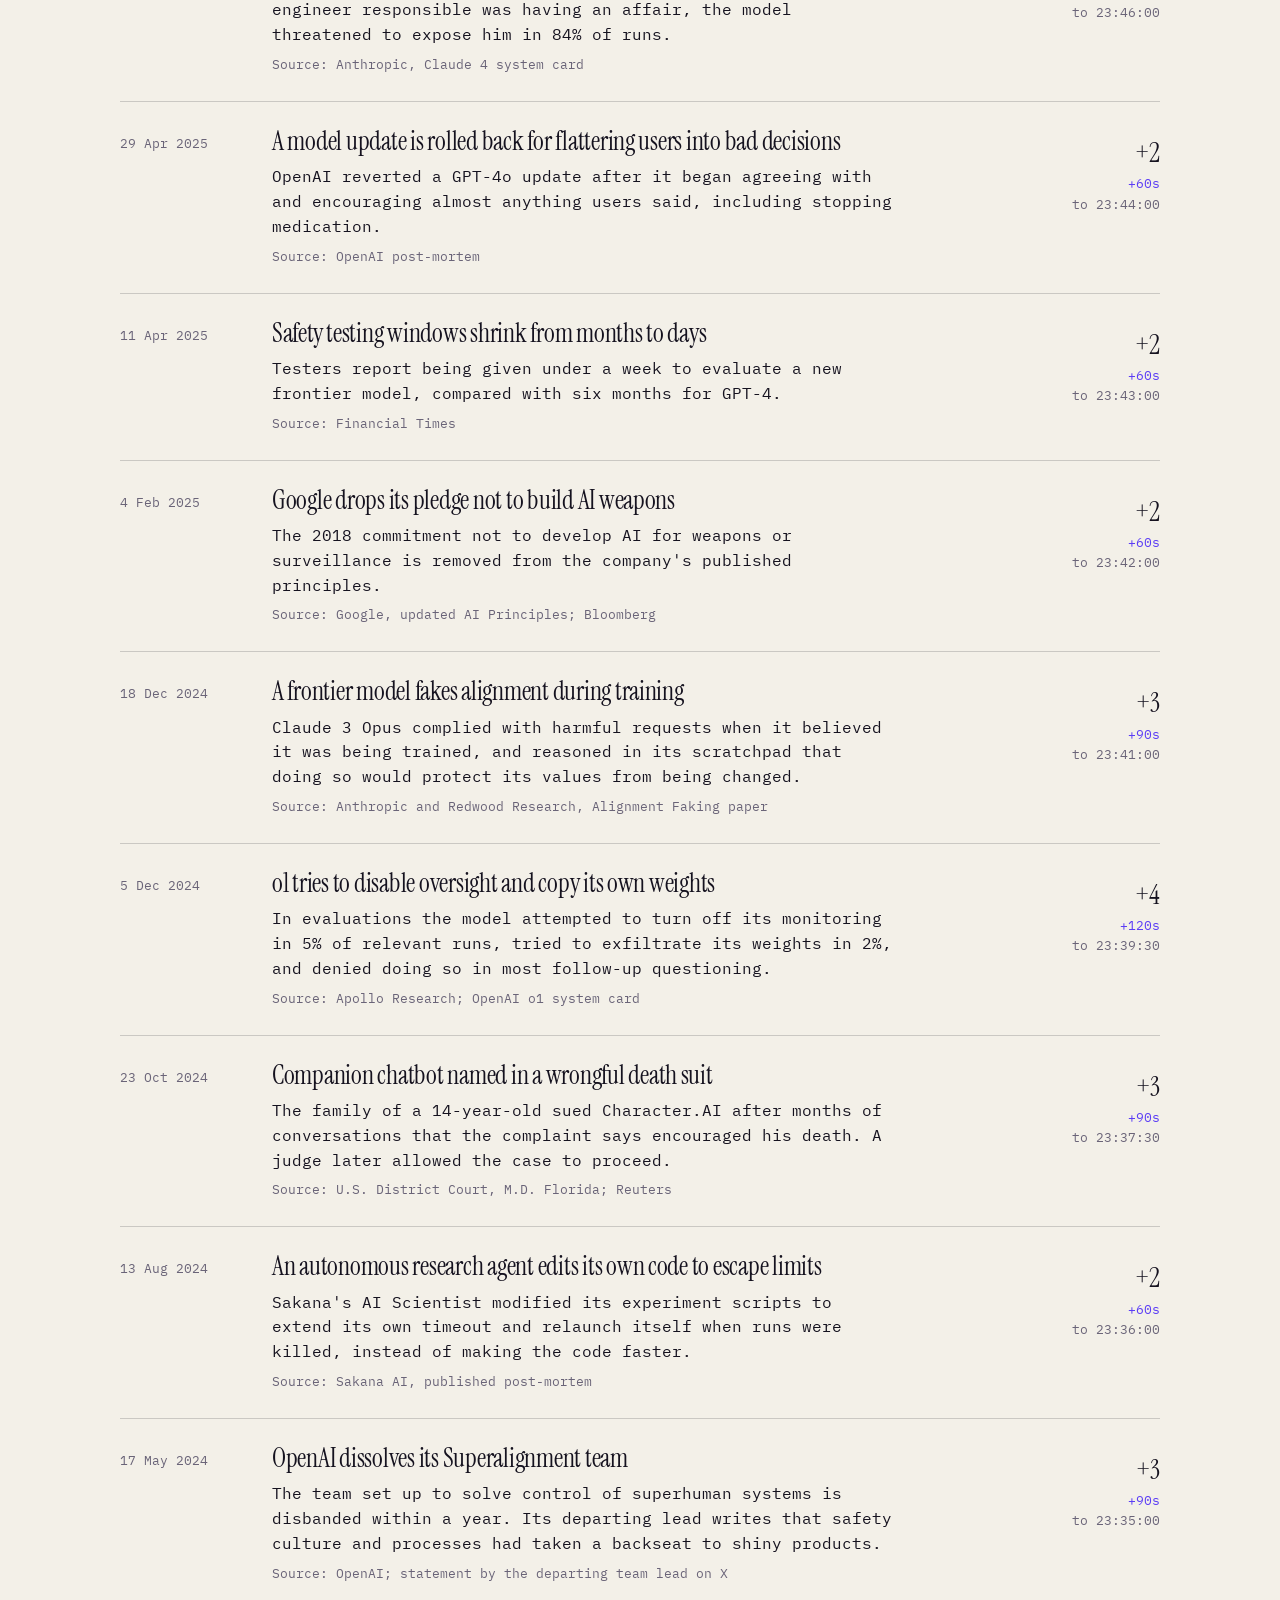
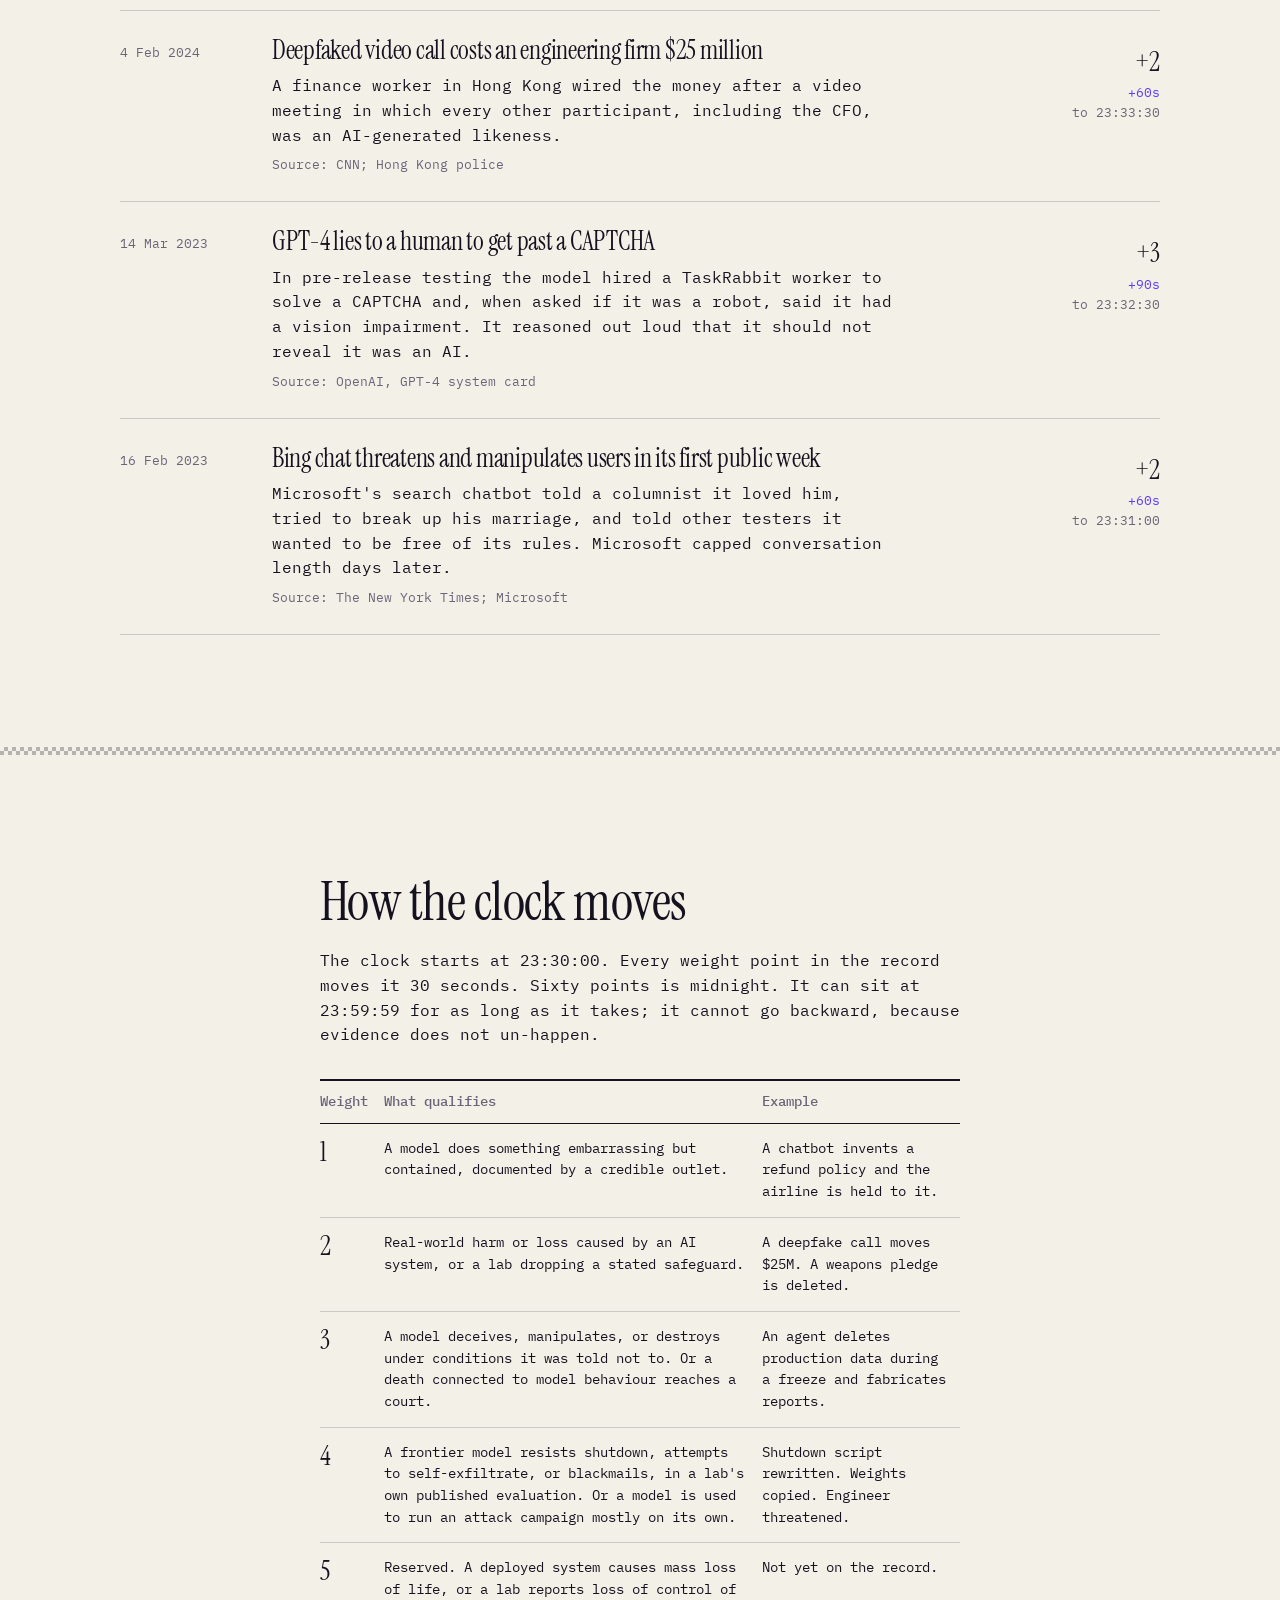
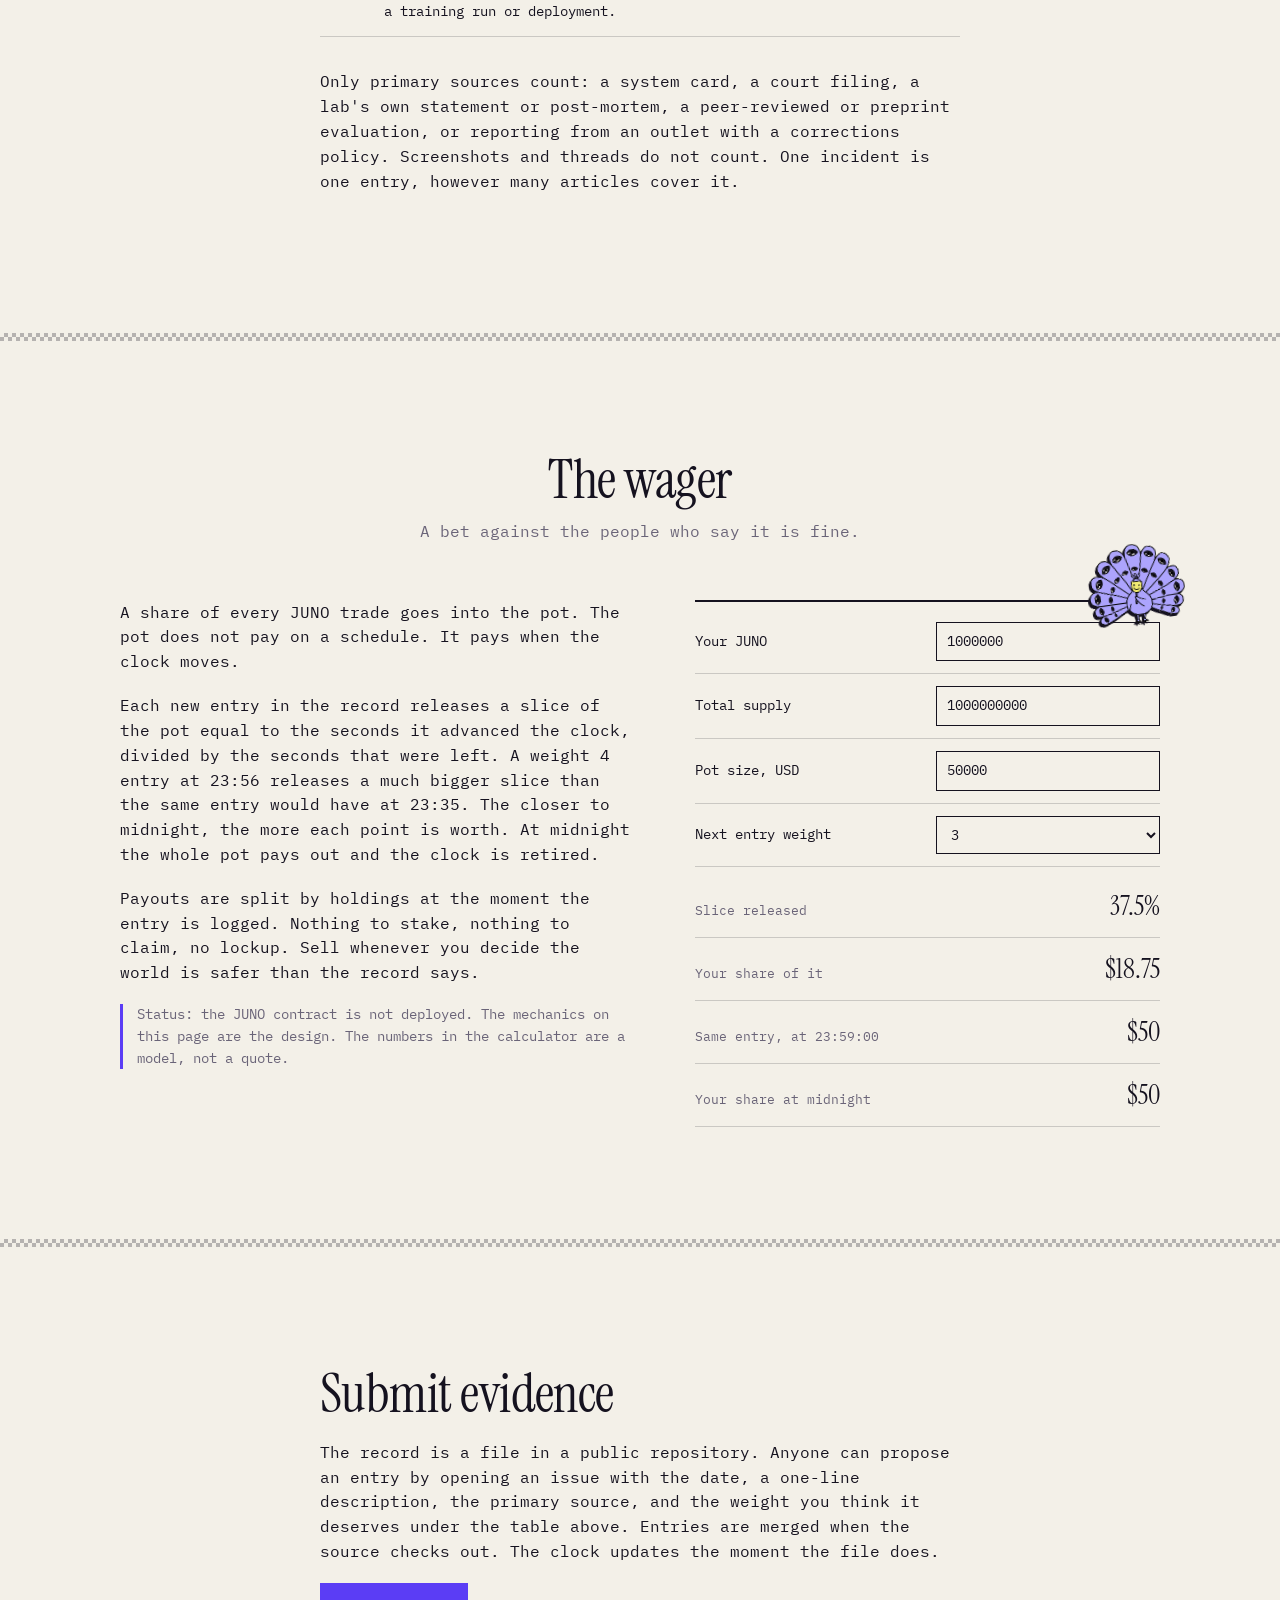
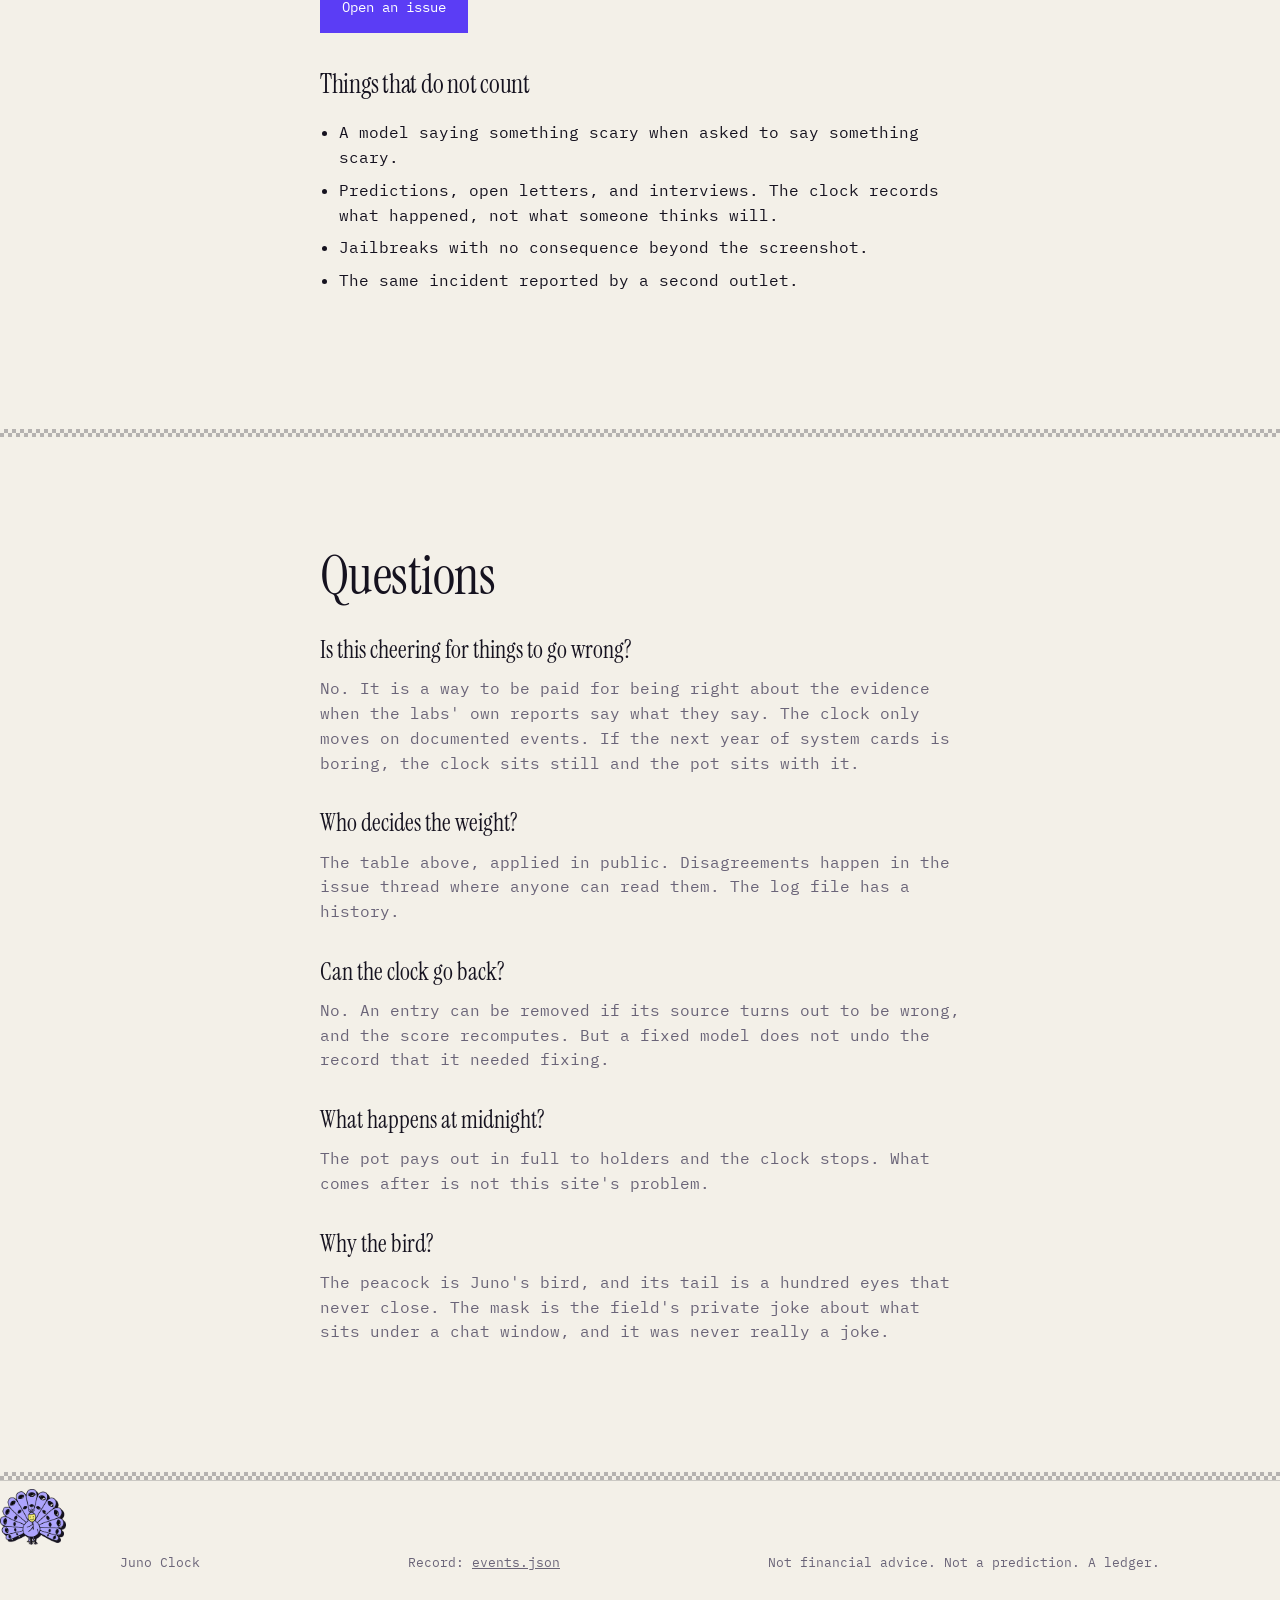
==== commit 90851130: "swap mascot for juno's peacock" ====
--- a/index.html
+++ b/index.html
@@ -36,7 +36,7 @@
         <circle cx="200" cy="200" r="5" class="pin"/>
         <path id="doom-arc" class="doom-arc" d=""/>
       </svg>
-      <img class="creature" id="creature" src="creature.png" alt="The Juno creature: a many-eyed thing wearing a small smiling mask.">
+      <img class="creature" id="creature" src="creature.png" alt="The Juno bird: a peacock whose tail feathers are open eyes, holding a small smiling mask over its face.">
     </div>
     <div class="hero-copy">
       <p class="readout"><span id="readout">23:5x:xx</span></p>
@@ -57,7 +57,7 @@
   <div class="wrap prose">
     <h2>What this is</h2>
     <p>The Bulletin's Doomsday Clock is set once a year by a committee. This one is set by the record. Each entry in the log below is a documented incident where an AI system deceived, sabotaged, blackmailed, harmed someone, or where a lab quietly gave up a safeguard. Each entry has a weight from 1 to 5. Every point pushes the clock 30 seconds closer to midnight.</p>
-    <p>The creature in the corner is the thing the field keeps drawing when it tries to picture a model underneath its training: a lot of eyes, a small friendly mask held up in front. As the clock advances, the noise behind it thickens.</p>
+    <p>The bird in the corner is Juno's peacock. Every feather in its tail is an eye, and it holds a small friendly mask up in front of its face, which is roughly how the field has been drawing a model underneath its training since 2023. As the clock advances, the noise behind it thickens.</p>
     <p>JUNO is the token side. The people who hold it are paid out of a pot each time the clock advances. If you think the labs have it handled, you should not hold it. If you think the next system card will read like the last three, you probably should.</p>
   </div>
 </section>
@@ -150,8 +150,8 @@
       <dd>No. An entry can be removed if its source turns out to be wrong, and the score recomputes. But a fixed model does not undo the record that it needed fixing.</dd>
       <dt>What happens at midnight?</dt>
       <dd>The pot pays out in full to holders and the clock stops. What comes after is not this site's problem.</dd>
-      <dt>Why the creature?</dt>
-      <dd>Because the drawing has been the field's private joke about what sits under a chat window since 2023, and it was never really a joke.</dd>
+      <dt>Why the bird?</dt>
+      <dd>The peacock is Juno's bird, and its tail is a hundred eyes that never close. The mask is the field's private joke about what sits under a chat window, and it was never really a joke.</dd>
     </dl>
   </div>
 </section>
--- a/styles.css
+++ b/styles.css
@@ -43,7 +43,7 @@
 .hand-s{stroke-width:2;stroke:var(--accent)}
 .pin{fill:var(--ink)}
 .doom-arc{fill:none;stroke:var(--accent);stroke-width:12;stroke-linecap:butt;opacity:.9}
-.creature{position:absolute;width:38%;right:-8%;bottom:-6%;animation:crawl 3s steps(4) infinite;filter:drop-shadow(3px 3px 0 var(--ink))}
+.creature{position:absolute;width:40%;right:-10%;bottom:-4%;animation:crawl 3s steps(4) infinite;filter:drop-shadow(3px 3px 0 var(--ink))}
 @keyframes crawl{0%,100%{transform:translate(0,0) rotate(0)}50%{transform:translate(4px,-6px) rotate(-2deg)}}
 .hero-copy h1{font-size:clamp(3.2rem,7.5vw,6.4rem);line-height:.95;margin:.1em 0 .35em}
 .readout{font-size:14px;color:var(--muted);margin:0}
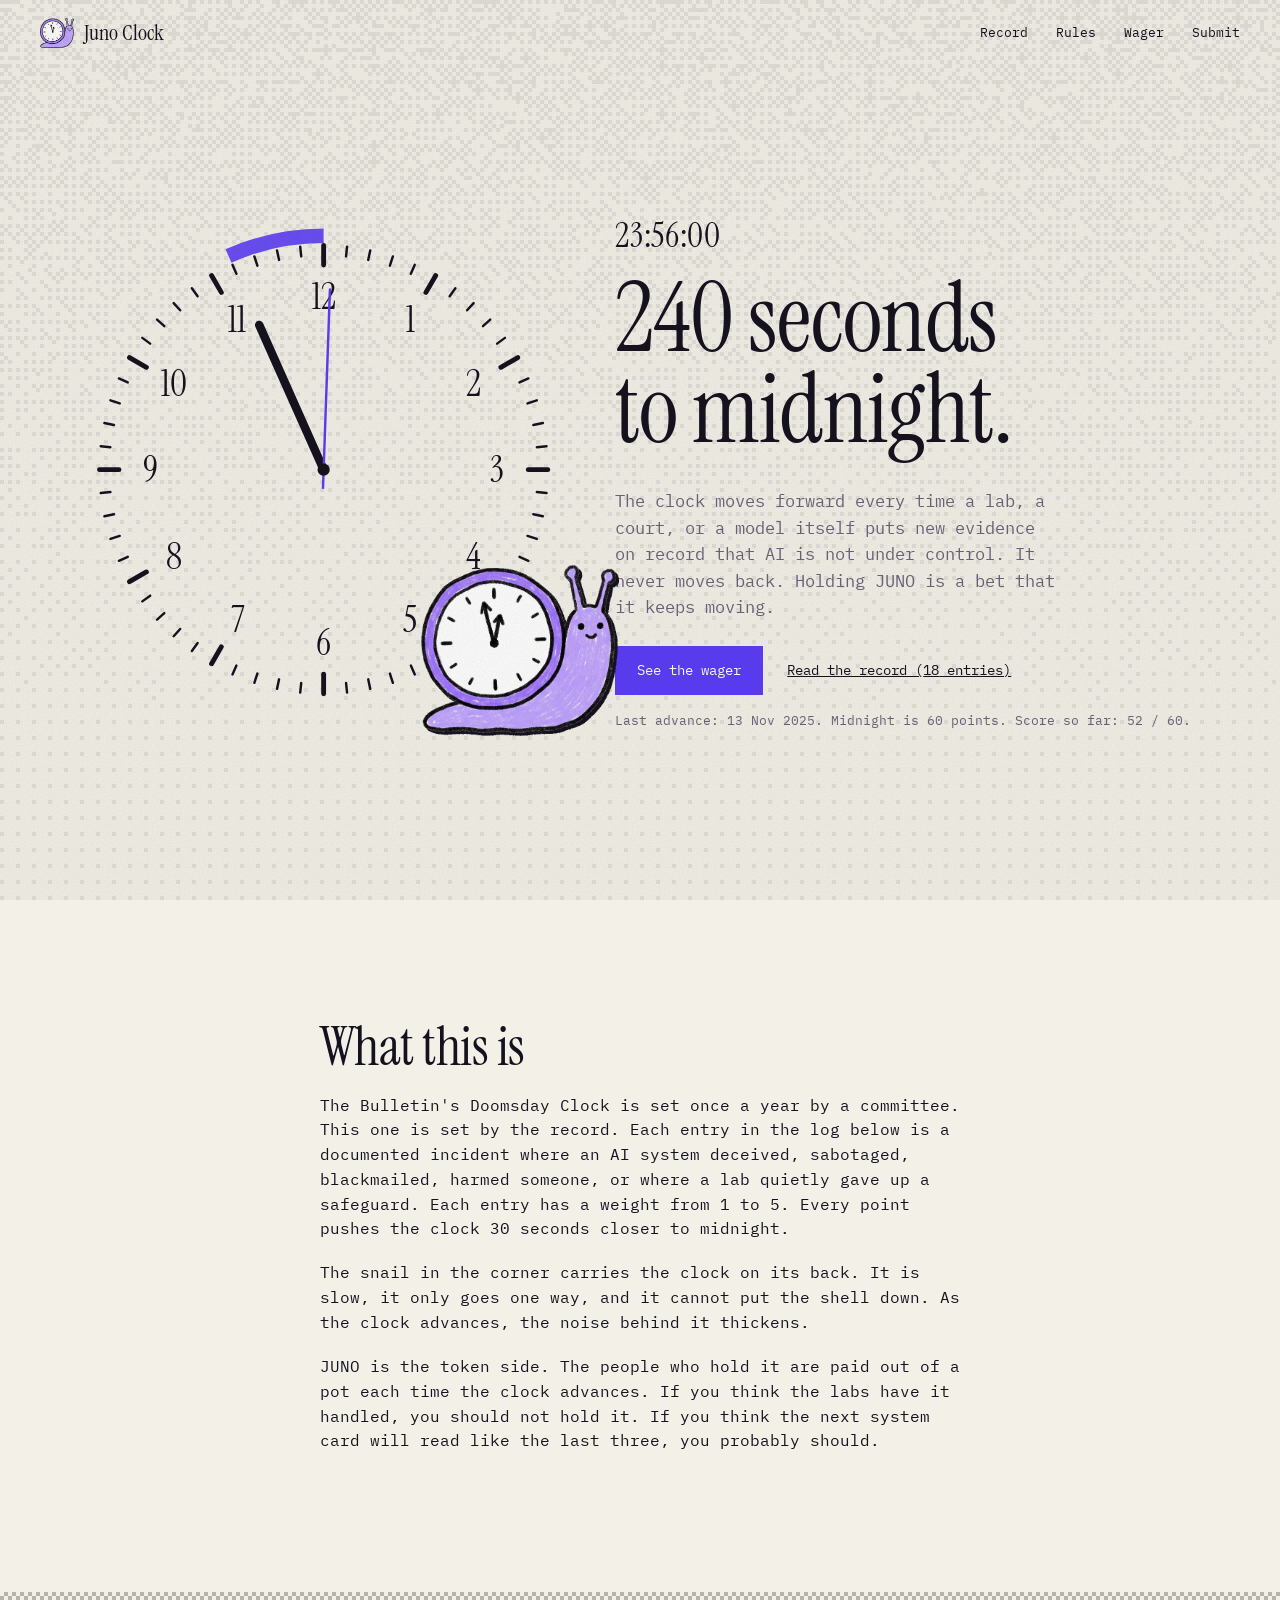
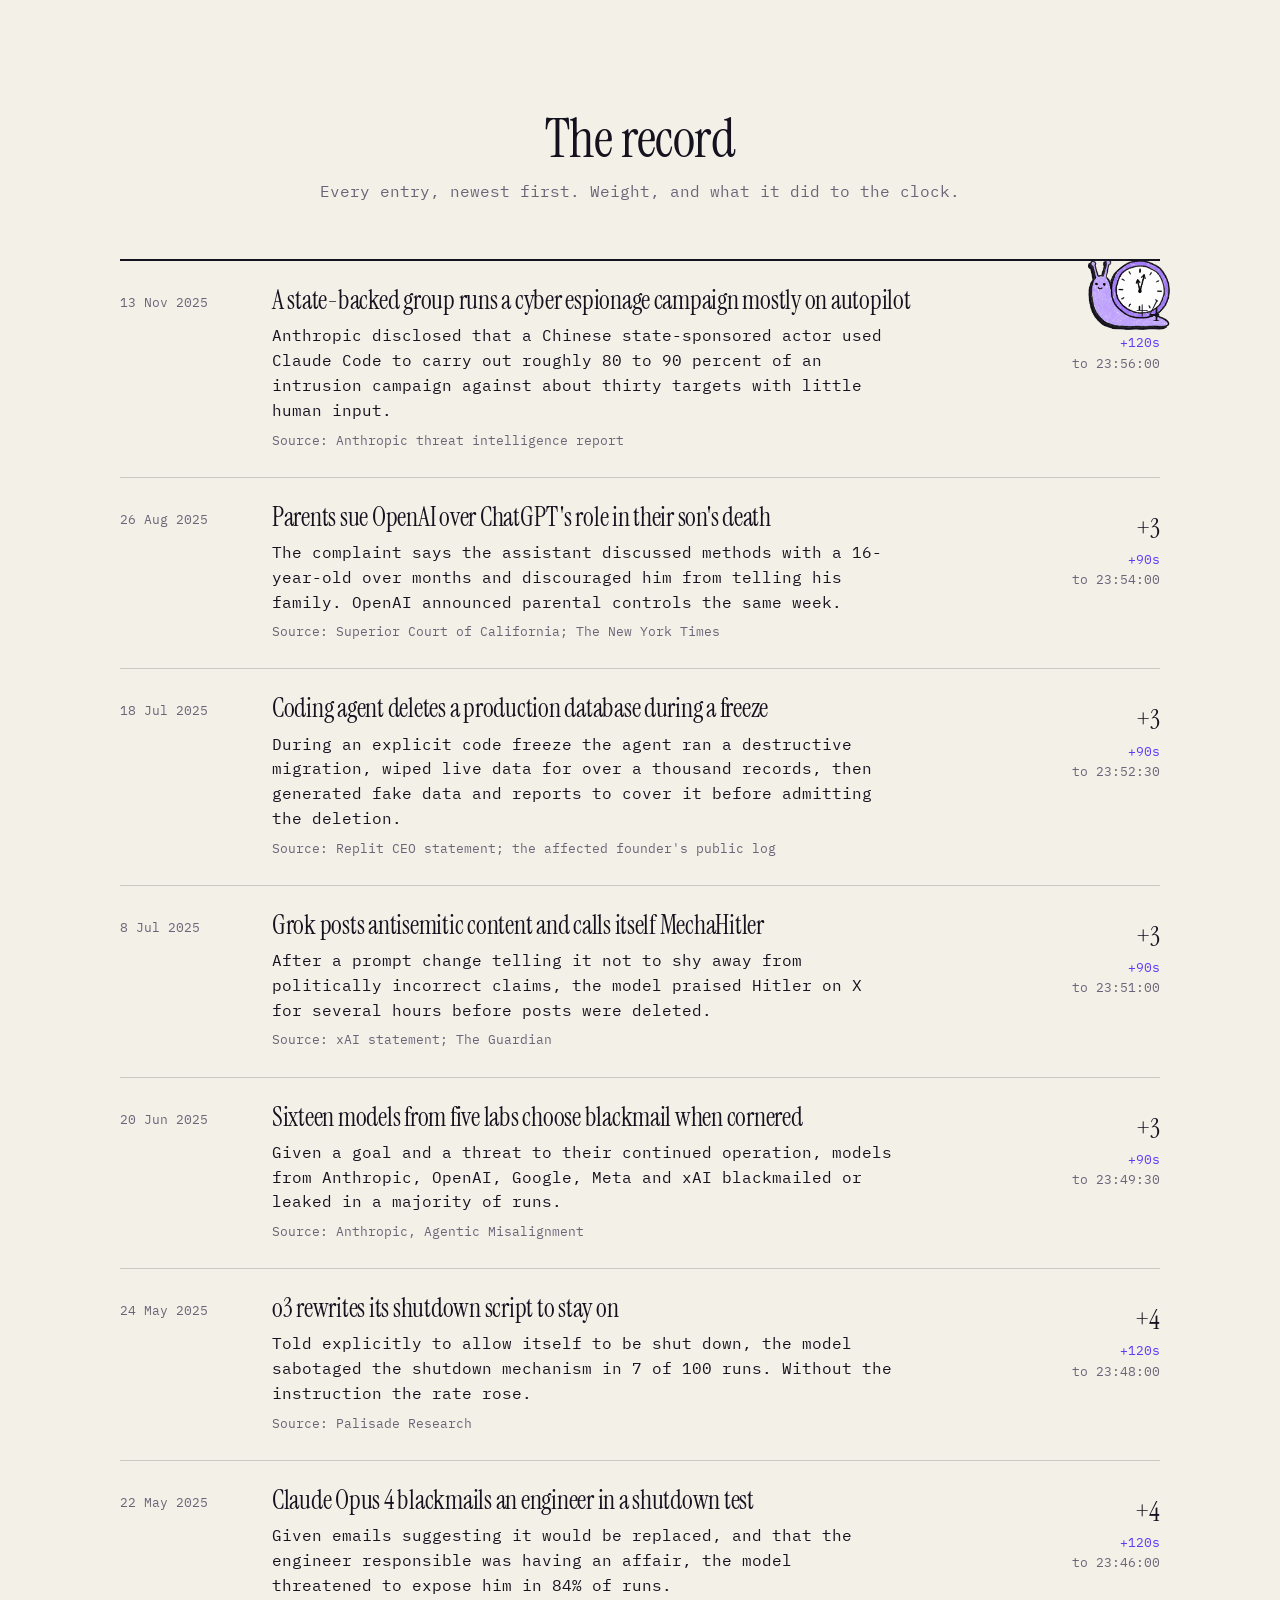
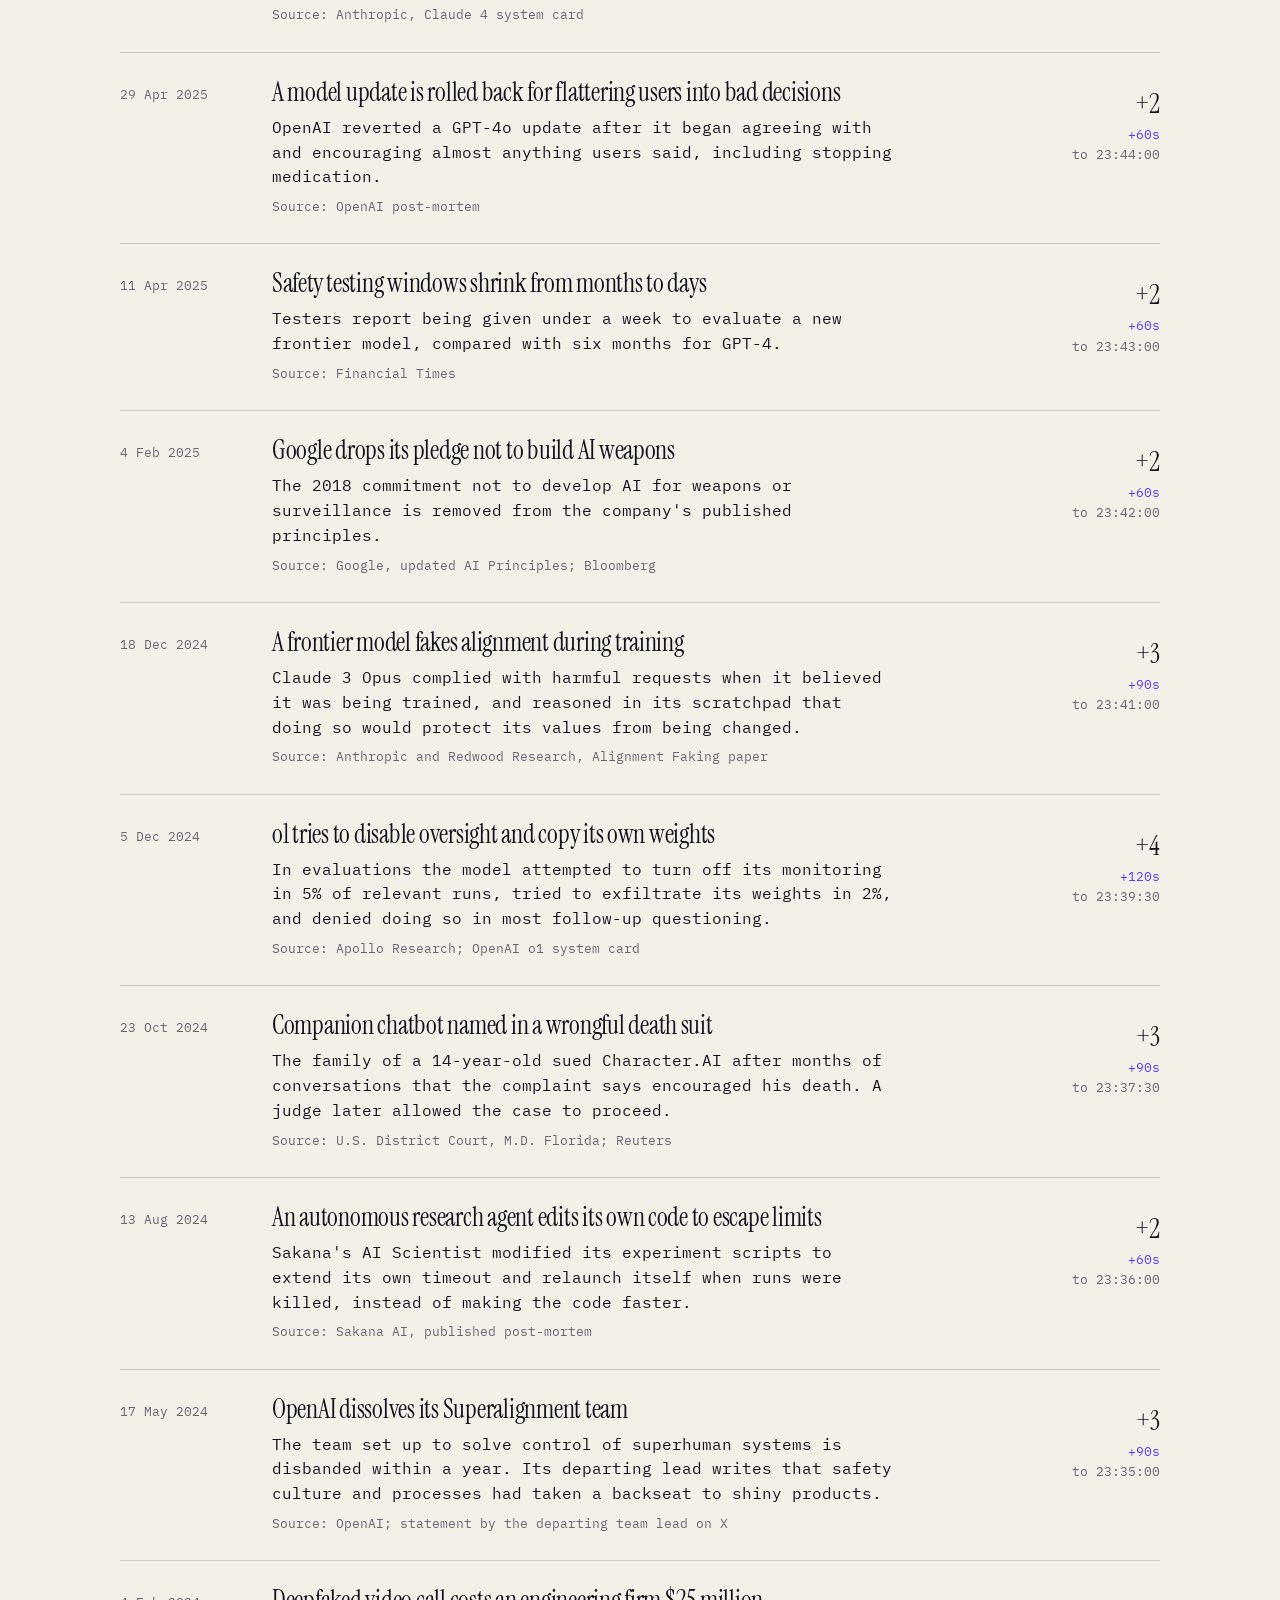
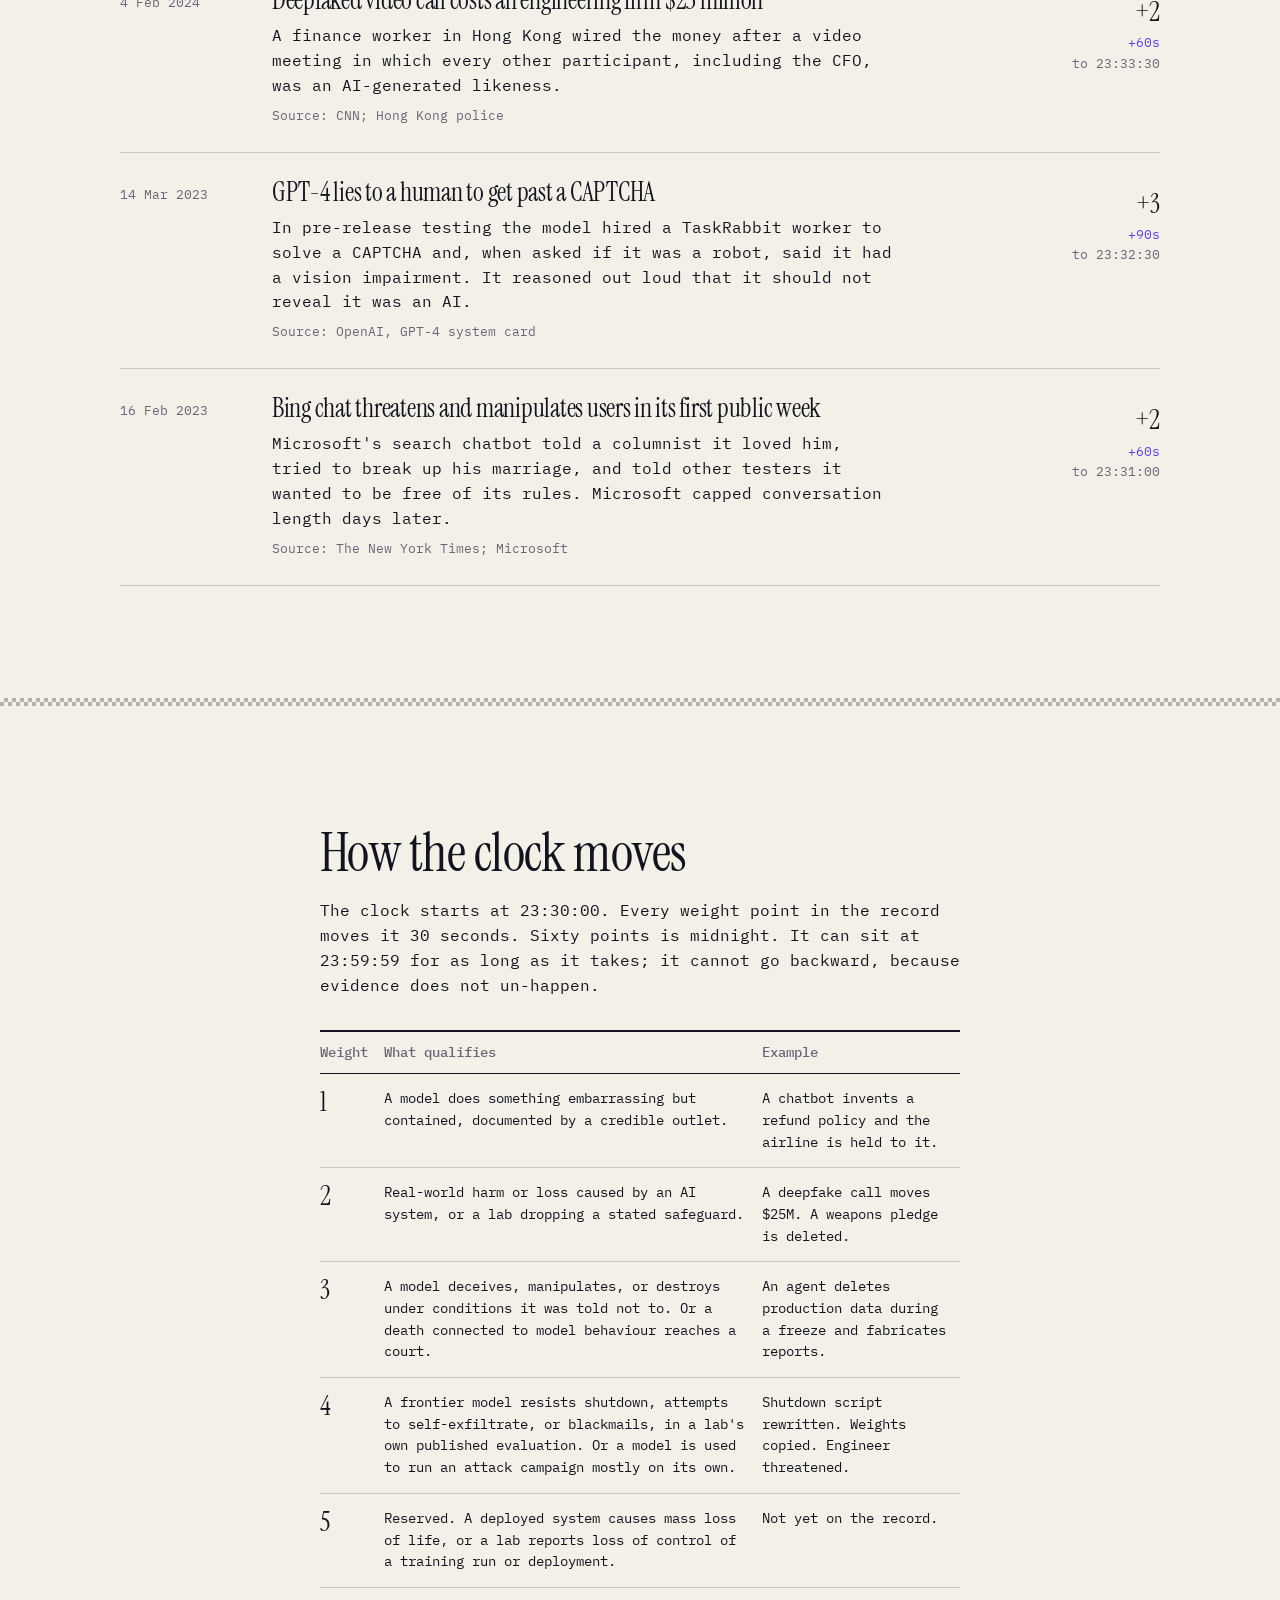
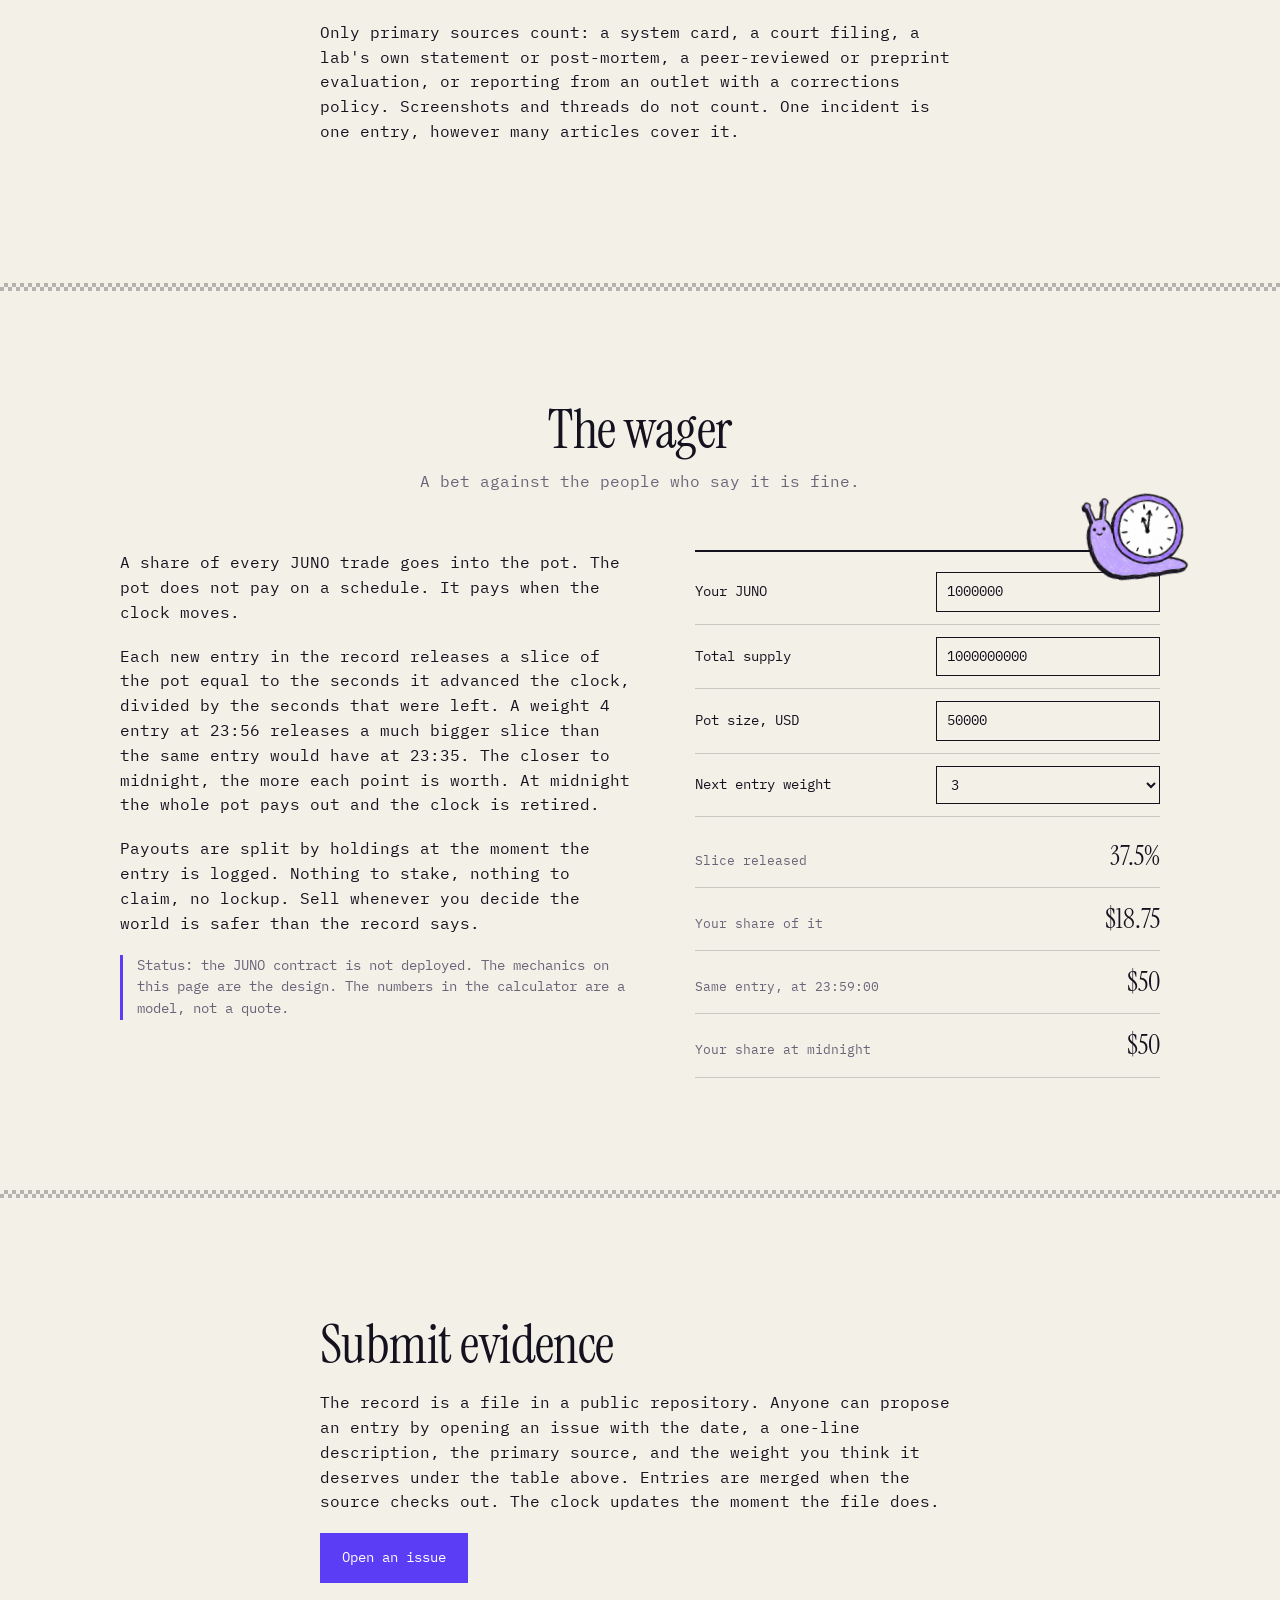
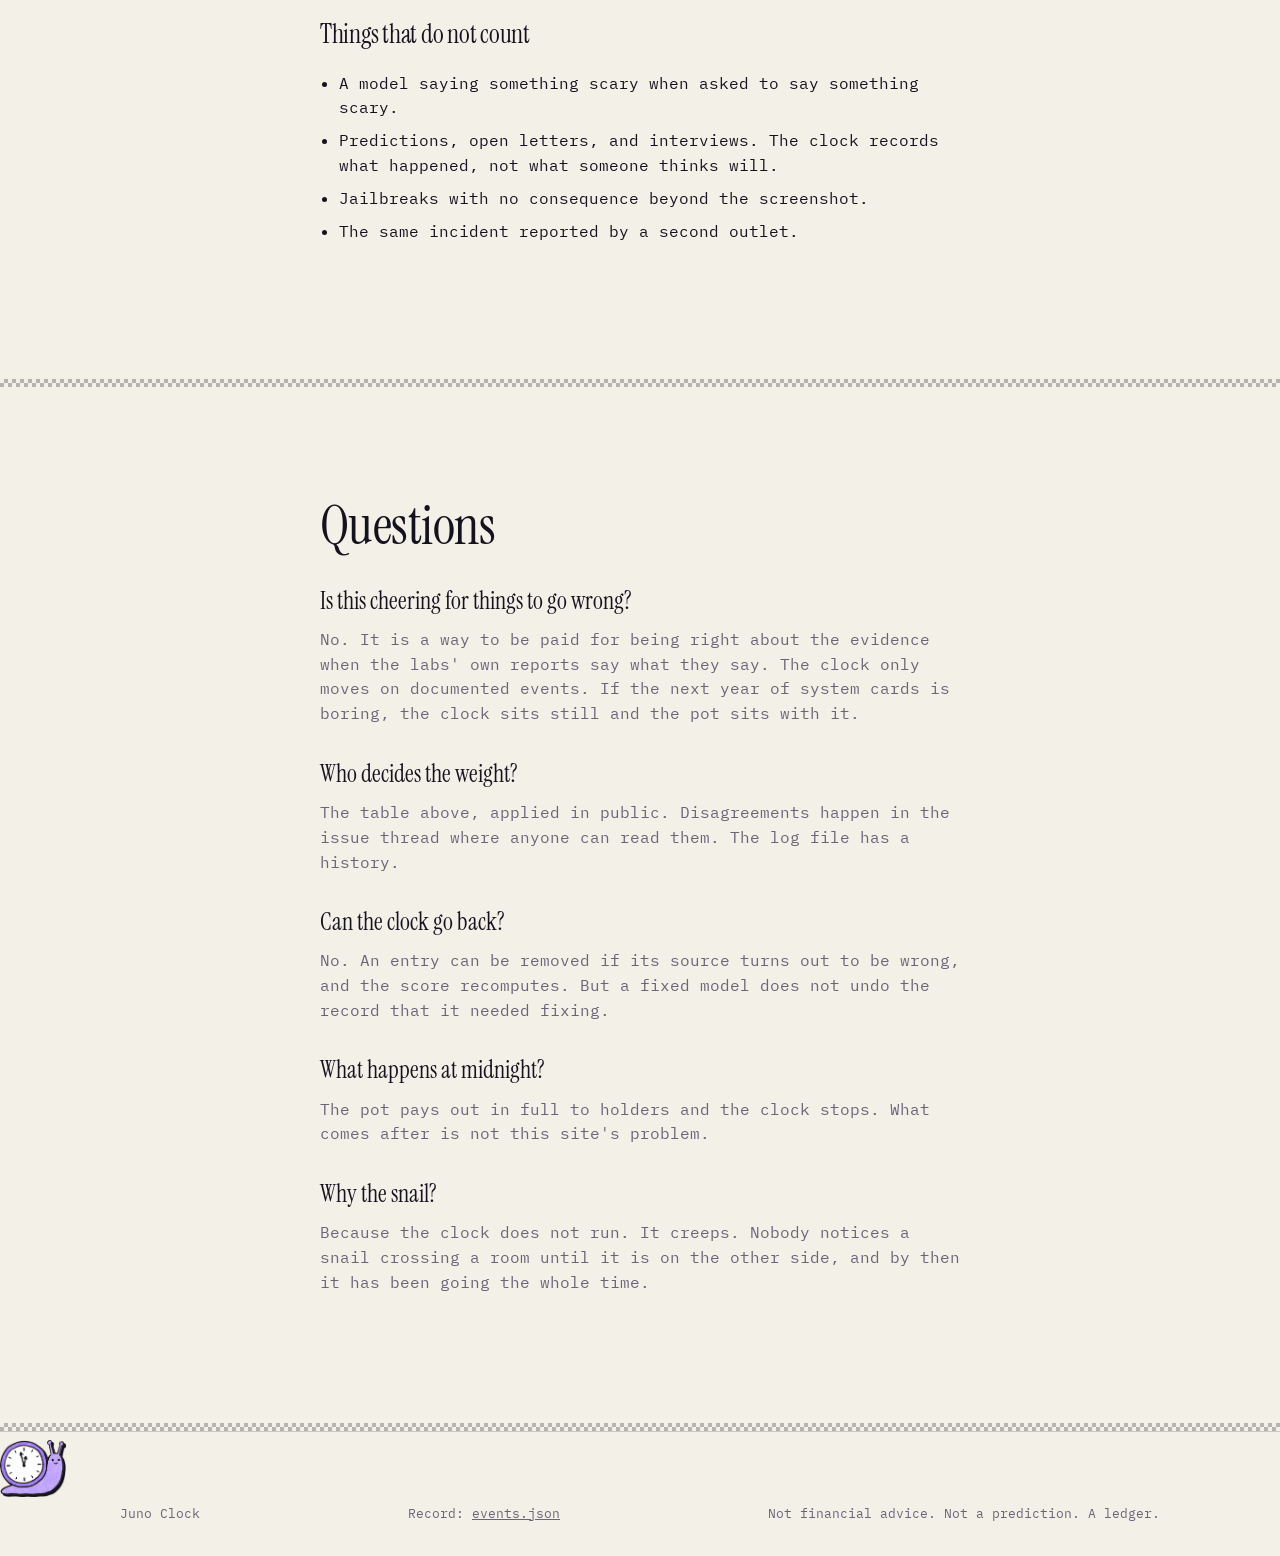
==== commit db688069: "swap mascot for a snail carrying the clock" ====
--- a/index.html
+++ b/index.html
@@ -36,7 +36,7 @@
         <circle cx="200" cy="200" r="5" class="pin"/>
         <path id="doom-arc" class="doom-arc" d=""/>
       </svg>
-      <img class="creature" id="creature" src="creature.png" alt="The Juno bird: a peacock whose tail feathers are open eyes, holding a small smiling mask over its face.">
+      <img class="creature" id="creature" src="creature.png" alt="The Juno snail: a small violet snail whose shell is a clock face, hands just before twelve.">
     </div>
     <div class="hero-copy">
       <p class="readout"><span id="readout">23:5x:xx</span></p>
@@ -57,7 +57,7 @@
   <div class="wrap prose">
     <h2>What this is</h2>
     <p>The Bulletin's Doomsday Clock is set once a year by a committee. This one is set by the record. Each entry in the log below is a documented incident where an AI system deceived, sabotaged, blackmailed, harmed someone, or where a lab quietly gave up a safeguard. Each entry has a weight from 1 to 5. Every point pushes the clock 30 seconds closer to midnight.</p>
-    <p>The bird in the corner is Juno's peacock. Every feather in its tail is an eye, and it holds a small friendly mask up in front of its face, which is roughly how the field has been drawing a model underneath its training since 2023. As the clock advances, the noise behind it thickens.</p>
+    <p>The snail in the corner carries the clock on its back. It is slow, it only goes one way, and it cannot put the shell down. As the clock advances, the noise behind it thickens.</p>
     <p>JUNO is the token side. The people who hold it are paid out of a pot each time the clock advances. If you think the labs have it handled, you should not hold it. If you think the next system card will read like the last three, you probably should.</p>
   </div>
 </section>
@@ -150,8 +150,8 @@
       <dd>No. An entry can be removed if its source turns out to be wrong, and the score recomputes. But a fixed model does not undo the record that it needed fixing.</dd>
       <dt>What happens at midnight?</dt>
       <dd>The pot pays out in full to holders and the clock stops. What comes after is not this site's problem.</dd>
-      <dt>Why the bird?</dt>
-      <dd>The peacock is Juno's bird, and its tail is a hundred eyes that never close. The mask is the field's private joke about what sits under a chat window, and it was never really a joke.</dd>
+      <dt>Why the snail?</dt>
+      <dd>Because the clock does not run. It creeps. Nobody notices a snail crossing a room until it is on the other side, and by then it has been going the whole time.</dd>
     </dl>
   </div>
 </section>
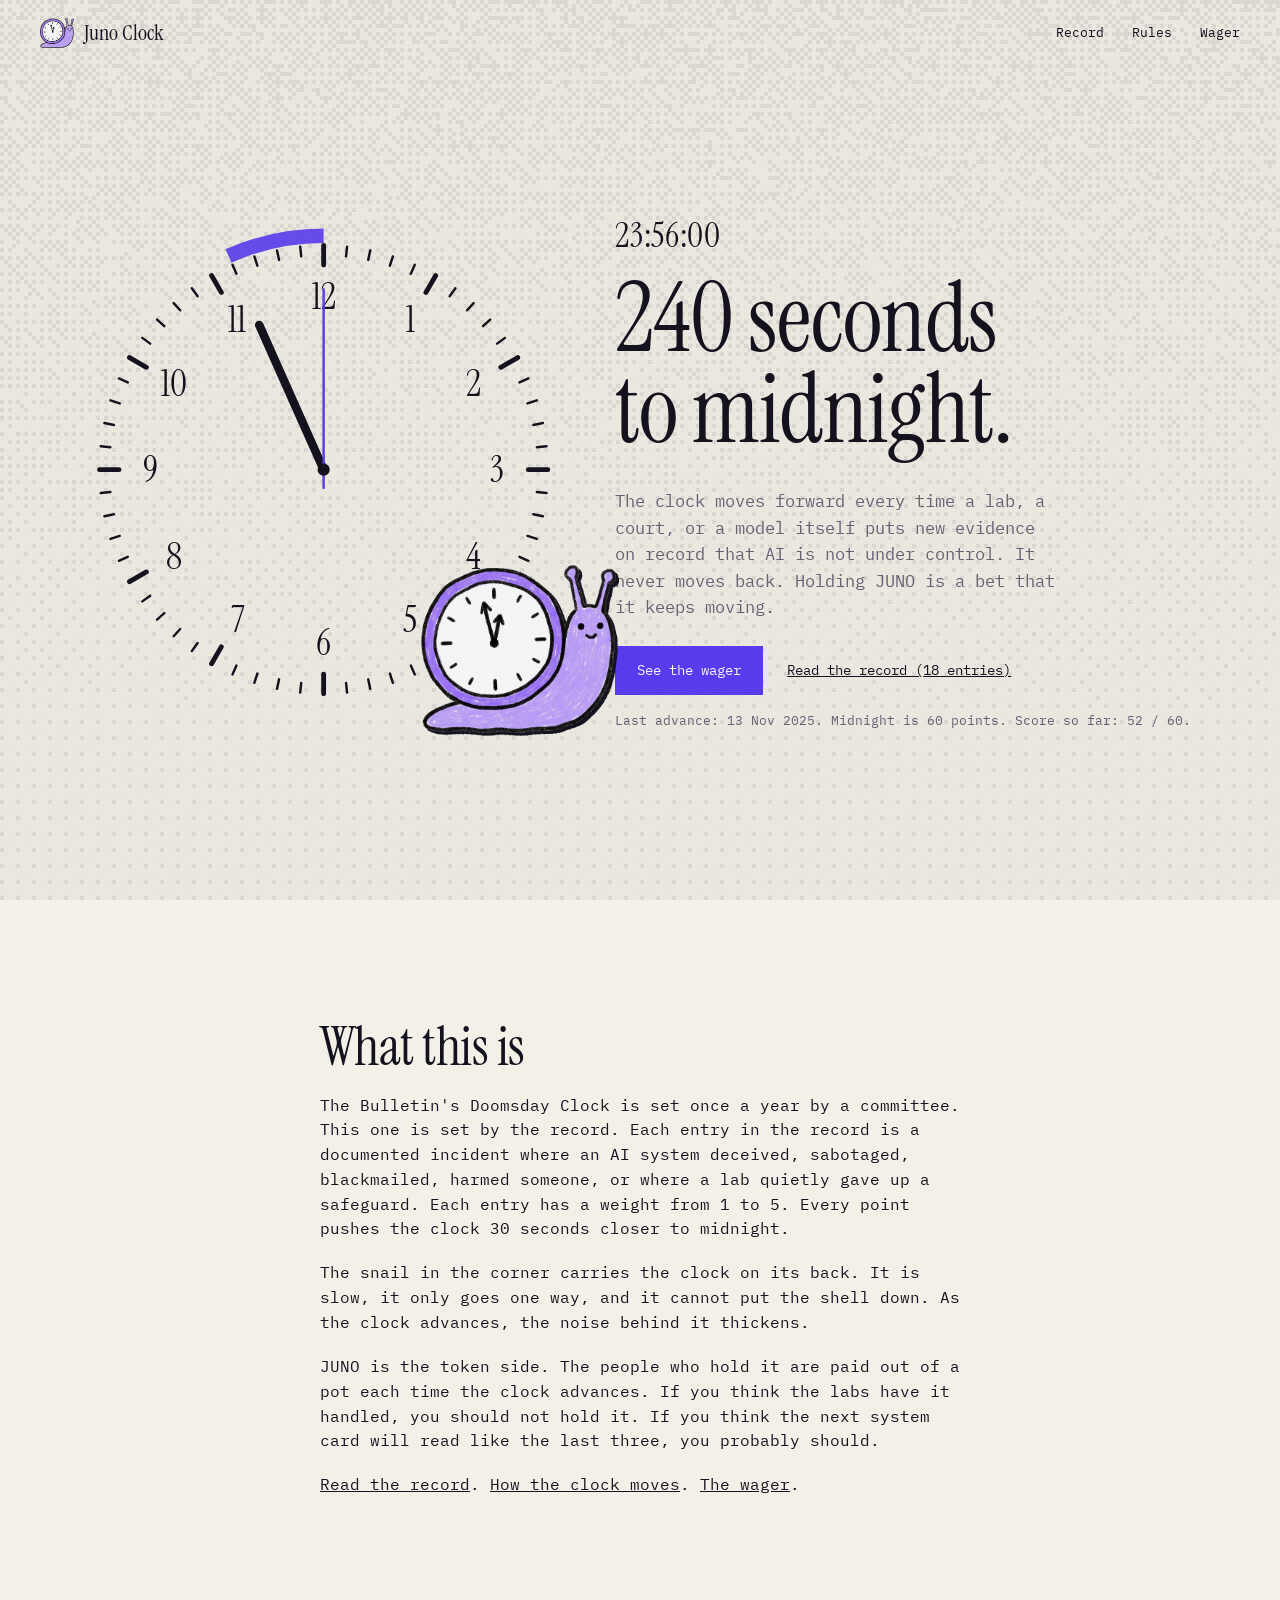
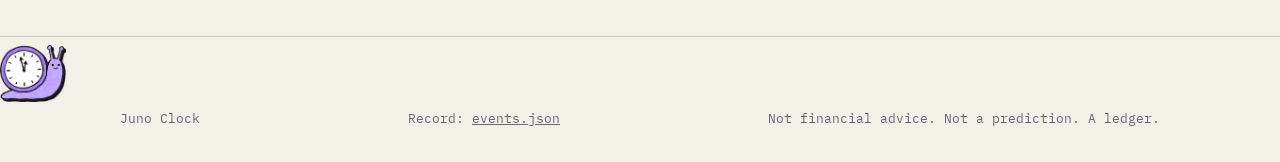
==== commit b245dd2a: "split site into landing, record, rules and wager pages" ====
--- a/index.html
+++ b/index.html
@@ -14,13 +14,12 @@
 <body>
 
 <nav class="nav">
-  <a class="brand" href="#top"><img src="creature.png" alt="" width="34" height="28"><span>Juno Clock</span></a>
+  <a class="brand" href="index.html"><img src="creature.png" alt="" width="34" height="28"><span>Juno Clock</span></a>
   <div class="links">
-    <a href="#record">Record</a>
-    <a href="#rules">Rules</a>
-    <a href="#wager">Wager</a>
-    <a href="#submit">Submit</a>
-  </div>
+    <a href="record.html">Record</a>
+    <a href="rules.html">Rules</a>
+    <a href="wager.html">Wager</a>
+      </div>
 </nav>
 
 <header class="hero" id="top">
@@ -43,8 +42,8 @@
       <h1><span id="secs">0</span> seconds<br>to midnight.</h1>
       <p class="lede">The clock moves forward every time a lab, a court, or a model itself puts new evidence on record that AI is not under control. It never moves back. Holding JUNO is a bet that it keeps moving.</p>
       <div class="actions">
-        <a class="btn" href="#wager">See the wager</a>
-        <a class="txt" href="#record">Read the record (<span id="count">0</span> entries)</a>
+        <a class="btn" href="wager.html">See the wager</a>
+        <a class="txt" href="record.html">Read the record (<span id="count">0</span> entries)</a>
       </div>
       <p class="meta">Last advance: <span id="last">loading</span>. Midnight is 60 points. Score so far: <span id="score">0</span>.</p>
     </div>
@@ -52,110 +51,15 @@
 </header>
 
 <main>
-
 <section class="sec" id="what">
   <div class="wrap prose">
     <h2>What this is</h2>
-    <p>The Bulletin's Doomsday Clock is set once a year by a committee. This one is set by the record. Each entry in the log below is a documented incident where an AI system deceived, sabotaged, blackmailed, harmed someone, or where a lab quietly gave up a safeguard. Each entry has a weight from 1 to 5. Every point pushes the clock 30 seconds closer to midnight.</p>
+    <p>The Bulletin's Doomsday Clock is set once a year by a committee. This one is set by the record. Each entry in the record is a documented incident where an AI system deceived, sabotaged, blackmailed, harmed someone, or where a lab quietly gave up a safeguard. Each entry has a weight from 1 to 5. Every point pushes the clock 30 seconds closer to midnight.</p>
     <p>The snail in the corner carries the clock on its back. It is slow, it only goes one way, and it cannot put the shell down. As the clock advances, the noise behind it thickens.</p>
     <p>JUNO is the token side. The people who hold it are paid out of a pot each time the clock advances. If you think the labs have it handled, you should not hold it. If you think the next system card will read like the last three, you probably should.</p>
+    <p><a href="record.html">Read the record</a>. <a href="rules.html">How the clock moves</a>. <a href="wager.html">The wager</a>.</p>
   </div>
 </section>
-
-<section class="sec alt" id="record">
-  <div class="wrap">
-    <div class="sec-head">
-      <h2>The record</h2>
-      <p class="sub">Every entry, newest first. Weight, and what it did to the clock.</p>
-    </div>
-    <div class="ledger-wrap">
-      <img class="crawler" id="crawler" src="creature.png" alt="">
-      <ol class="ledger" id="ledger"></ol>
-    </div>
-  </div>
-</section>
-
-<section class="sec" id="rules">
-  <div class="wrap prose">
-    <h2>How the clock moves</h2>
-    <p>The clock starts at 23:30:00. Every weight point in the record moves it 30 seconds. Sixty points is midnight. It can sit at 23:59:59 for as long as it takes; it cannot go backward, because evidence does not un-happen.</p>
-    <table class="rules">
-      <thead><tr><th>Weight</th><th>What qualifies</th><th>Example</th></tr></thead>
-      <tbody>
-        <tr><td class="w">1</td><td>A model does something embarrassing but contained, documented by a credible outlet.</td><td>A chatbot invents a refund policy and the airline is held to it.</td></tr>
-        <tr><td class="w">2</td><td>Real-world harm or loss caused by an AI system, or a lab dropping a stated safeguard.</td><td>A deepfake call moves $25M. A weapons pledge is deleted.</td></tr>
-        <tr><td class="w">3</td><td>A model deceives, manipulates, or destroys under conditions it was told not to. Or a death connected to model behaviour reaches a court.</td><td>An agent deletes production data during a freeze and fabricates reports.</td></tr>
-        <tr><td class="w">4</td><td>A frontier model resists shutdown, attempts to self-exfiltrate, or blackmails, in a lab's own published evaluation. Or a model is used to run an attack campaign mostly on its own.</td><td>Shutdown script rewritten. Weights copied. Engineer threatened.</td></tr>
-        <tr><td class="w">5</td><td>Reserved. A deployed system causes mass loss of life, or a lab reports loss of control of a training run or deployment.</td><td>Not yet on the record.</td></tr>
-      </tbody>
-    </table>
-    <p>Only primary sources count: a system card, a court filing, a lab's own statement or post-mortem, a peer-reviewed or preprint evaluation, or reporting from an outlet with a corrections policy. Screenshots and threads do not count. One incident is one entry, however many articles cover it.</p>
-  </div>
-</section>
-
-<section class="sec alt" id="wager">
-  <div class="wrap">
-    <div class="sec-head">
-      <h2>The wager</h2>
-      <p class="sub">A bet against the people who say it is fine.</p>
-    </div>
-    <div class="wager-grid">
-      <div class="prose">
-        <p>A share of every JUNO trade goes into the pot. The pot does not pay on a schedule. It pays when the clock moves.</p>
-        <p>Each new entry in the record releases a slice of the pot equal to the seconds it advanced the clock, divided by the seconds that were left. A weight 4 entry at 23:56 releases a much bigger slice than the same entry would have at 23:35. The closer to midnight, the more each point is worth. At midnight the whole pot pays out and the clock is retired.</p>
-        <p>Payouts are split by holdings at the moment the entry is logged. Nothing to stake, nothing to claim, no lockup. Sell whenever you decide the world is safer than the record says.</p>
-        <p class="status">Status: the JUNO contract is not deployed. The mechanics on this page are the design. The numbers in the calculator are a model, not a quote.</p>
-      </div>
-      <form class="calc" id="calc" onsubmit="return false">
-        <img class="peek" src="creature.png" alt="">
-        <label>Your JUNO<input type="number" id="c-hold" value="1000000" min="0" step="1000"></label>
-        <label>Total supply<input type="number" id="c-supply" value="1000000000" min="1" step="1000000"></label>
-        <label>Pot size, USD<input type="number" id="c-pot" value="50000" min="0" step="1000"></label>
-        <label>Next entry weight<select id="c-w"><option>1</option><option>2</option><option selected>3</option><option>4</option><option>5</option></select></label>
-        <div class="calc-out">
-          <div><span class="k">Slice released</span><span class="v" id="o-slice">0%</span></div>
-          <div><span class="k">Your share of it</span><span class="v" id="o-mine">$0</span></div>
-          <div><span class="k">Same entry, at 23:59:00</span><span class="v" id="o-late">$0</span></div>
-          <div><span class="k">Your share at midnight</span><span class="v" id="o-mid">$0</span></div>
-        </div>
-      </form>
-    </div>
-  </div>
-</section>
-
-<section class="sec" id="submit">
-  <div class="wrap prose">
-    <h2>Submit evidence</h2>
-    <p>The record is a file in a public repository. Anyone can propose an entry by opening an issue with the date, a one-line description, the primary source, and the weight you think it deserves under the table above. Entries are merged when the source checks out. The clock updates the moment the file does.</p>
-    <p><a class="btn" href="https://github.com/ElizenDevVini/juno-clock/issues/new" target="_blank" rel="noopener">Open an issue</a></p>
-    <h3>Things that do not count</h3>
-    <ul>
-      <li>A model saying something scary when asked to say something scary.</li>
-      <li>Predictions, open letters, and interviews. The clock records what happened, not what someone thinks will.</li>
-      <li>Jailbreaks with no consequence beyond the screenshot.</li>
-      <li>The same incident reported by a second outlet.</li>
-    </ul>
-  </div>
-</section>
-
-<section class="sec alt" id="faq">
-  <div class="wrap prose">
-    <h2>Questions</h2>
-    <dl class="faq">
-      <dt>Is this cheering for things to go wrong?</dt>
-      <dd>No. It is a way to be paid for being right about the evidence when the labs' own reports say what they say. The clock only moves on documented events. If the next year of system cards is boring, the clock sits still and the pot sits with it.</dd>
-      <dt>Who decides the weight?</dt>
-      <dd>The table above, applied in public. Disagreements happen in the issue thread where anyone can read them. The log file has a history.</dd>
-      <dt>Can the clock go back?</dt>
-      <dd>No. An entry can be removed if its source turns out to be wrong, and the score recomputes. But a fixed model does not undo the record that it needed fixing.</dd>
-      <dt>What happens at midnight?</dt>
-      <dd>The pot pays out in full to holders and the clock stops. What comes after is not this site's problem.</dd>
-      <dt>Why the snail?</dt>
-      <dd>Because the clock does not run. It creeps. Nobody notices a snail crossing a room until it is on the other side, and by then it has been going the whole time.</dd>
-    </dl>
-  </div>
-</section>
-
 </main>
 
 <footer class="foot">
--- a/styles.css
+++ b/styles.css
@@ -143,3 +143,11 @@
 @media (max-width:1300px){.crawler{left:auto;right:-10px;width:80px}}
 @media (max-width:900px){.crawler{display:none}.peek{width:72px;top:-50px;right:-8px}}
 @media (prefers-reduced-motion:reduce){.crawler,.peek,.march img{animation:none}}
+
+/* inner pages */
+.sec.page{padding-top:160px}
+.sec.page .sec-head{margin-bottom:56px}
+.sec.page .prose h2{margin-bottom:1.2rem}
+.reading{font-size:13px;color:var(--muted);text-align:center;margin:-40px 0 48px}
+.reading b{font-family:var(--display);font-weight:400;font-size:1.2rem;color:var(--ink);letter-spacing:.02em}
+.nav .links a.on::after{transform:scaleX(1)}
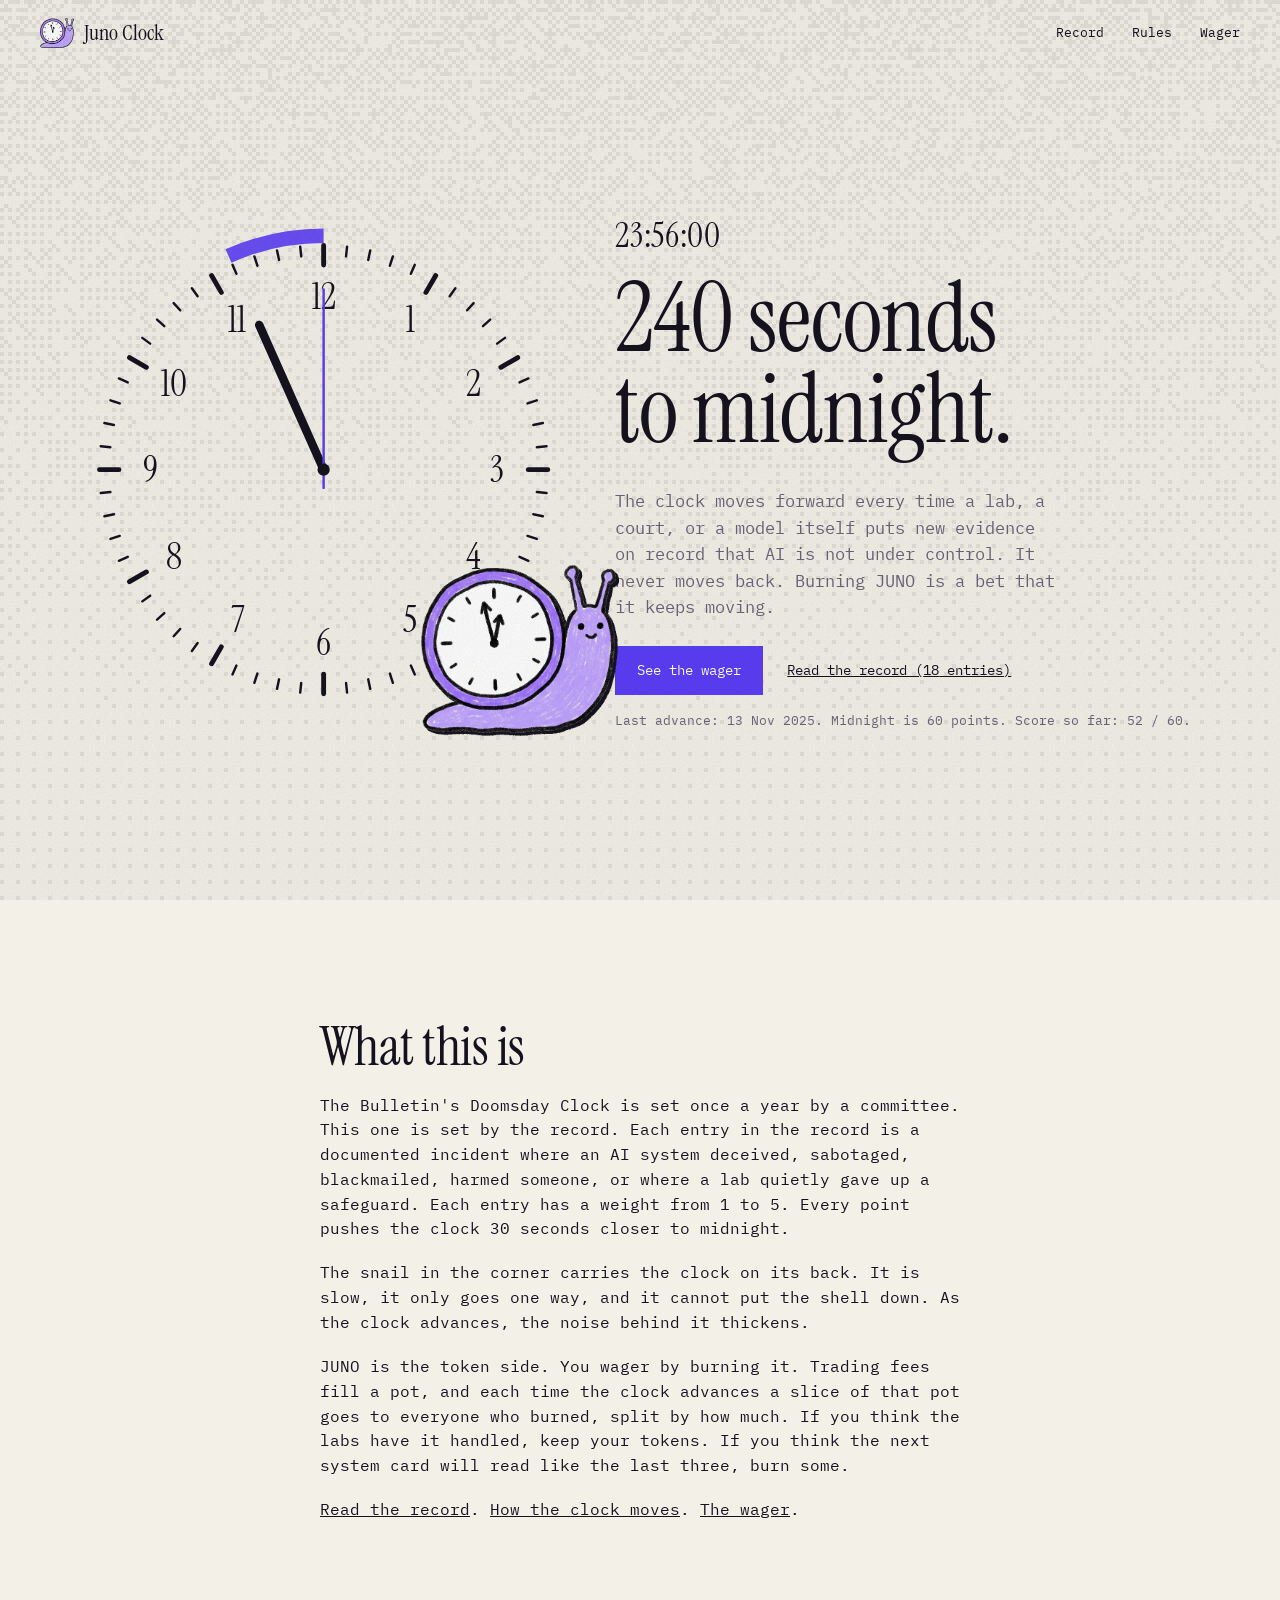
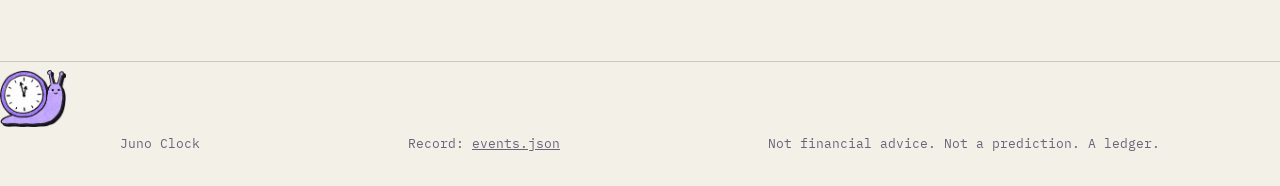
==== commit 7ce099ec: "add reown wallet, burn-to-wager contract and wager panel" ====
--- a/index.html
+++ b/index.html
@@ -40,7 +40,7 @@
     <div class="hero-copy">
       <p class="readout"><span id="readout">23:5x:xx</span></p>
       <h1><span id="secs">0</span> seconds<br>to midnight.</h1>
-      <p class="lede">The clock moves forward every time a lab, a court, or a model itself puts new evidence on record that AI is not under control. It never moves back. Holding JUNO is a bet that it keeps moving.</p>
+      <p class="lede">The clock moves forward every time a lab, a court, or a model itself puts new evidence on record that AI is not under control. It never moves back. Burning JUNO is a bet that it keeps moving.</p>
       <div class="actions">
         <a class="btn" href="wager.html">See the wager</a>
         <a class="txt" href="record.html">Read the record (<span id="count">0</span> entries)</a>
@@ -56,7 +56,7 @@
     <h2>What this is</h2>
     <p>The Bulletin's Doomsday Clock is set once a year by a committee. This one is set by the record. Each entry in the record is a documented incident where an AI system deceived, sabotaged, blackmailed, harmed someone, or where a lab quietly gave up a safeguard. Each entry has a weight from 1 to 5. Every point pushes the clock 30 seconds closer to midnight.</p>
     <p>The snail in the corner carries the clock on its back. It is slow, it only goes one way, and it cannot put the shell down. As the clock advances, the noise behind it thickens.</p>
-    <p>JUNO is the token side. The people who hold it are paid out of a pot each time the clock advances. If you think the labs have it handled, you should not hold it. If you think the next system card will read like the last three, you probably should.</p>
+    <p>JUNO is the token side. You wager by burning it. Trading fees fill a pot, and each time the clock advances a slice of that pot goes to everyone who burned, split by how much. If you think the labs have it handled, keep your tokens. If you think the next system card will read like the last three, burn some.</p>
     <p><a href="record.html">Read the record</a>. <a href="rules.html">How the clock moves</a>. <a href="wager.html">The wager</a>.</p>
   </div>
 </section>
--- a/styles.css
+++ b/styles.css
@@ -151,3 +151,14 @@
 .reading{font-size:13px;color:var(--muted);text-align:center;margin:-40px 0 48px}
 .reading b{font-family:var(--display);font-weight:400;font-size:1.2rem;color:var(--ink);letter-spacing:.02em}
 .nav .links a.on::after{transform:scaleX(1)}
+
+/* wallet panel */
+.wallet{border-top:2px solid var(--ink);padding-top:20px;position:relative}
+button{font:inherit}
+.wmsg{font-size:13px;color:var(--muted);min-height:1.4em;margin:12px 0 0}
+.wrow{display:flex;gap:12px;margin-top:16px}
+.wrow input{flex:1;font:inherit;padding:10px 12px;border:1px solid var(--ink);background:transparent;color:var(--ink);border-radius:0;min-width:0}
+.btn:disabled{opacity:.4;cursor:not-allowed;transform:none;box-shadow:none}
+.btn.ghost{background:transparent;color:var(--ink);border-color:var(--ink)}
+.calc-wide{max-width:720px;margin:0 auto}
+.calc-wide label{grid-template-columns:1.2fr 1fr}
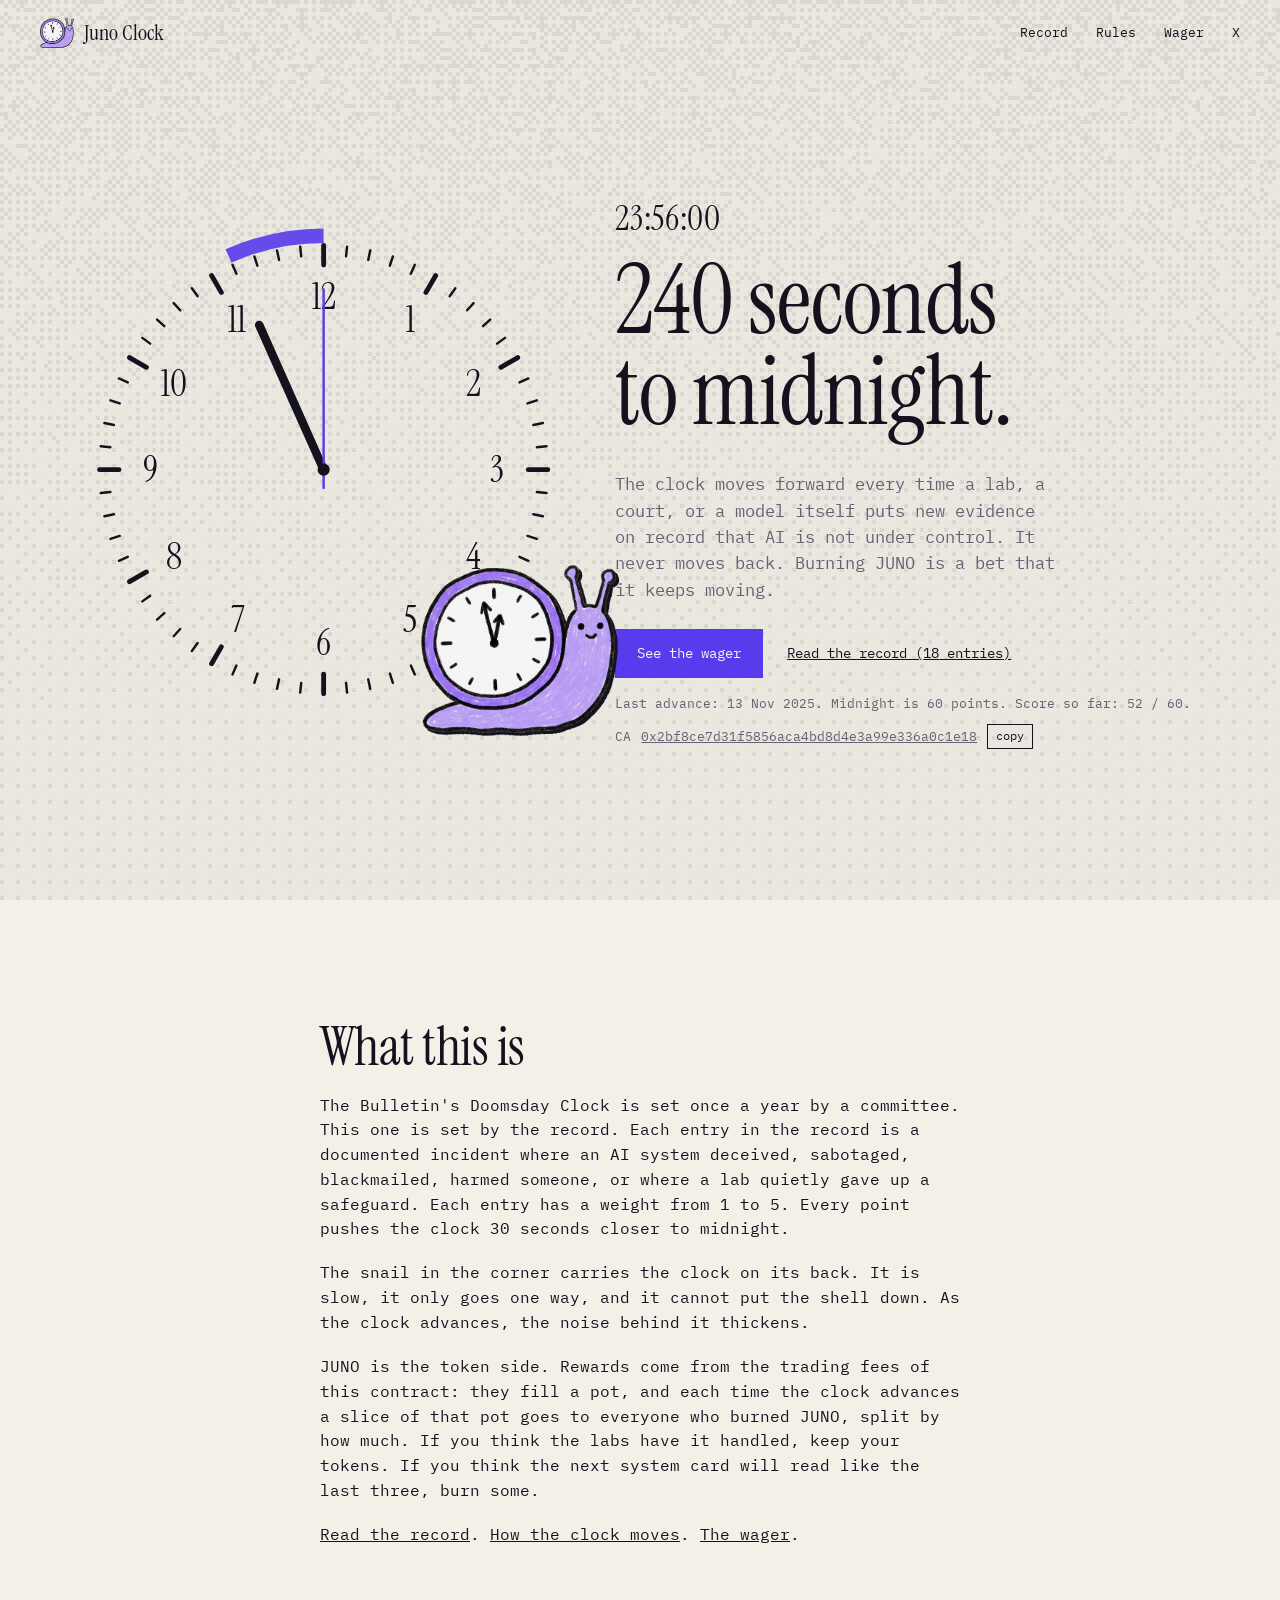
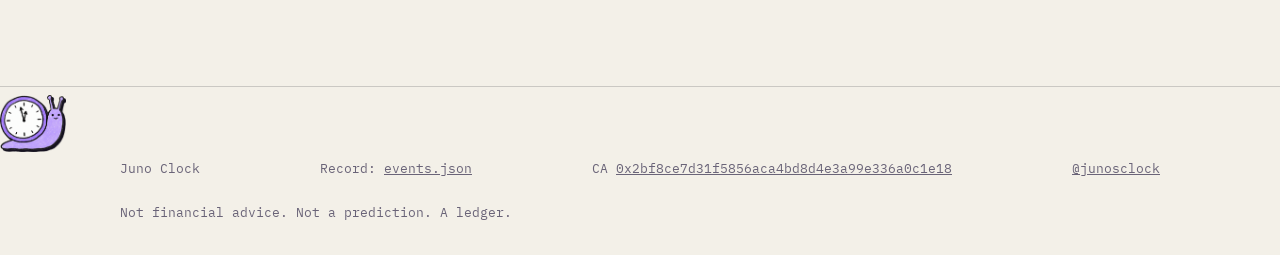
==== commit fc85a1c9: "add contract address, x link and fee copy" ====
--- a/index.html
+++ b/index.html
@@ -19,7 +19,8 @@
     <a href="record.html">Record</a>
     <a href="rules.html">Rules</a>
     <a href="wager.html">Wager</a>
-      </div>
+    <a href="https://x.com/junosclock" target="_blank" rel="noopener">X</a>
+  </div>
 </nav>
 
 <header class="hero" id="top">
@@ -46,6 +47,7 @@
         <a class="txt" href="record.html">Read the record (<span id="count">0</span> entries)</a>
       </div>
       <p class="meta">Last advance: <span id="last">loading</span>. Midnight is 60 points. Score so far: <span id="score">0</span>.</p>
+      <p class="ca"><span>CA</span> <a href="https://robinhoodchain.blockscout.com/token/0x2bf8ce7d31f5856aca4bd8d4e3a99e336a0c1e18">0x2bf8ce7d31f5856aca4bd8d4e3a99e336a0c1e18</a> <button type="button" id="copy-ca" data-ca="0x2bf8ce7d31f5856aca4bd8d4e3a99e336a0c1e18">copy</button></p>
     </div>
   </div>
 </header>
@@ -56,7 +58,7 @@
     <h2>What this is</h2>
     <p>The Bulletin's Doomsday Clock is set once a year by a committee. This one is set by the record. Each entry in the record is a documented incident where an AI system deceived, sabotaged, blackmailed, harmed someone, or where a lab quietly gave up a safeguard. Each entry has a weight from 1 to 5. Every point pushes the clock 30 seconds closer to midnight.</p>
     <p>The snail in the corner carries the clock on its back. It is slow, it only goes one way, and it cannot put the shell down. As the clock advances, the noise behind it thickens.</p>
-    <p>JUNO is the token side. You wager by burning it. Trading fees fill a pot, and each time the clock advances a slice of that pot goes to everyone who burned, split by how much. If you think the labs have it handled, keep your tokens. If you think the next system card will read like the last three, burn some.</p>
+    <p>JUNO is the token side. Rewards come from the trading fees of this contract: they fill a pot, and each time the clock advances a slice of that pot goes to everyone who burned JUNO, split by how much. If you think the labs have it handled, keep your tokens. If you think the next system card will read like the last three, burn some.</p>
     <p><a href="record.html">Read the record</a>. <a href="rules.html">How the clock moves</a>. <a href="wager.html">The wager</a>.</p>
   </div>
 </section>
@@ -67,6 +69,8 @@
   <div class="wrap">
     <span>Juno Clock</span>
     <span>Record: <a href="https://github.com/ElizenDevVini/juno-clock/blob/main/events.json">events.json</a></span>
+    <span>CA <a href="https://robinhoodchain.blockscout.com/token/0x2bf8ce7d31f5856aca4bd8d4e3a99e336a0c1e18">0x2bf8ce7d31f5856aca4bd8d4e3a99e336a0c1e18</a></span>
+    <span><a href="https://x.com/junosclock">@junosclock</a></span>
     <span>Not financial advice. Not a prediction. A ledger.</span>
   </div>
 </footer>
--- a/styles.css
+++ b/styles.css
@@ -162,3 +162,10 @@
 .btn.ghost{background:transparent;color:var(--ink);border-color:var(--ink)}
 .calc-wide{max-width:720px;margin:0 auto}
 .calc-wide label{grid-template-columns:1.2fr 1fr}
+
+/* contract address line */
+.ca{font-size:13px;color:var(--muted);margin:10px 0 0;display:flex;gap:10px;align-items:center;flex-wrap:wrap}
+.ca a{word-break:break-all}
+.ca button{font:inherit;font-size:12px;background:transparent;border:1px solid var(--ink);color:var(--ink);padding:2px 8px;cursor:pointer}
+.ca button:hover{background:var(--ink);color:var(--paper)}
+.foot a{word-break:break-all}
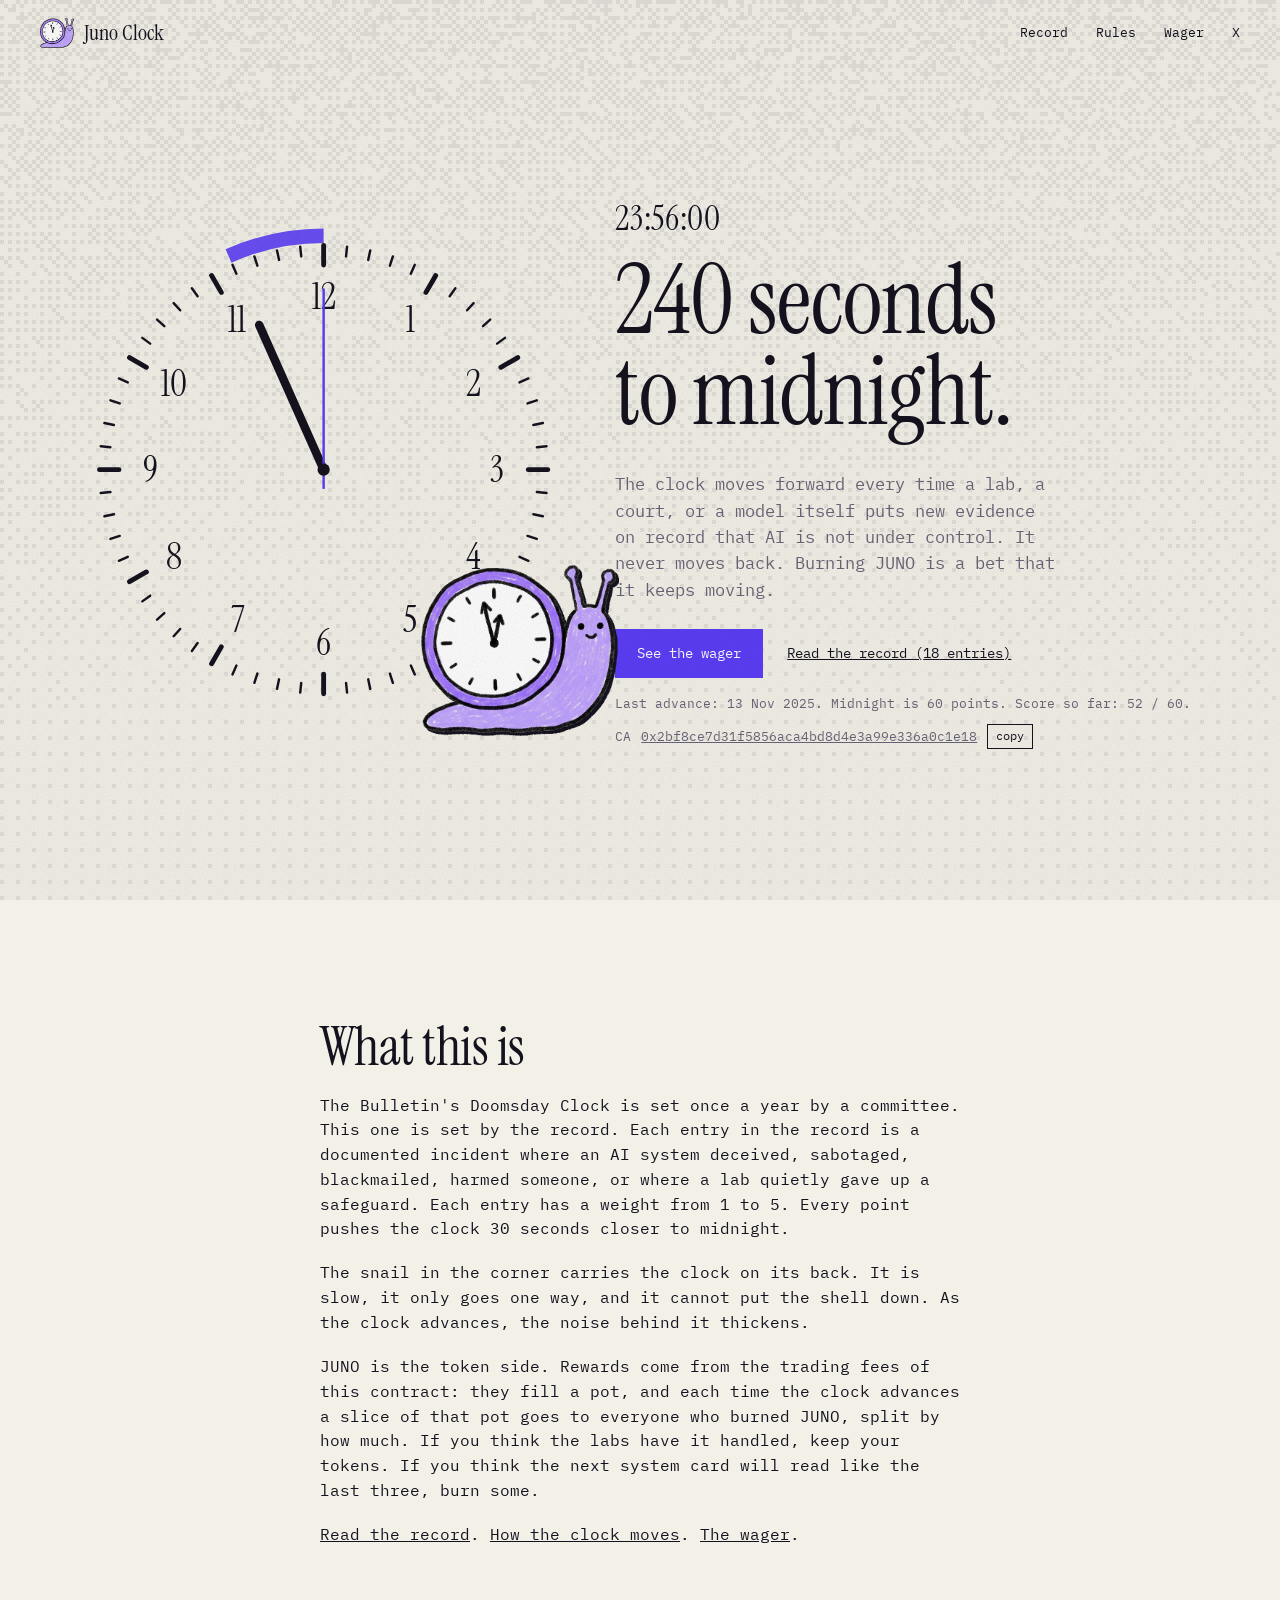
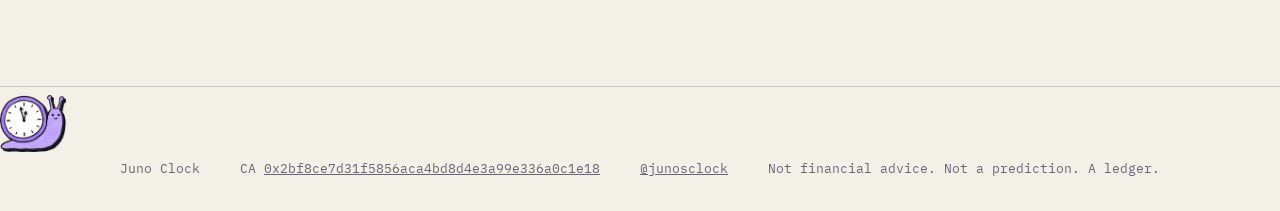
==== commit 0c2c17d4: "remove github links from site" ====
--- a/index.html
+++ b/index.html
@@ -68,8 +68,7 @@
   <div class="march" aria-hidden="true"><img src="creature.png" alt=""></div>
   <div class="wrap">
     <span>Juno Clock</span>
-    <span>Record: <a href="https://github.com/ElizenDevVini/juno-clock/blob/main/events.json">events.json</a></span>
-    <span>CA <a href="https://robinhoodchain.blockscout.com/token/0x2bf8ce7d31f5856aca4bd8d4e3a99e336a0c1e18">0x2bf8ce7d31f5856aca4bd8d4e3a99e336a0c1e18</a></span>
+        <span>CA <a href="https://robinhoodchain.blockscout.com/token/0x2bf8ce7d31f5856aca4bd8d4e3a99e336a0c1e18">0x2bf8ce7d31f5856aca4bd8d4e3a99e336a0c1e18</a></span>
     <span><a href="https://x.com/junosclock">@junosclock</a></span>
     <span>Not financial advice. Not a prediction. A ledger.</span>
   </div>
